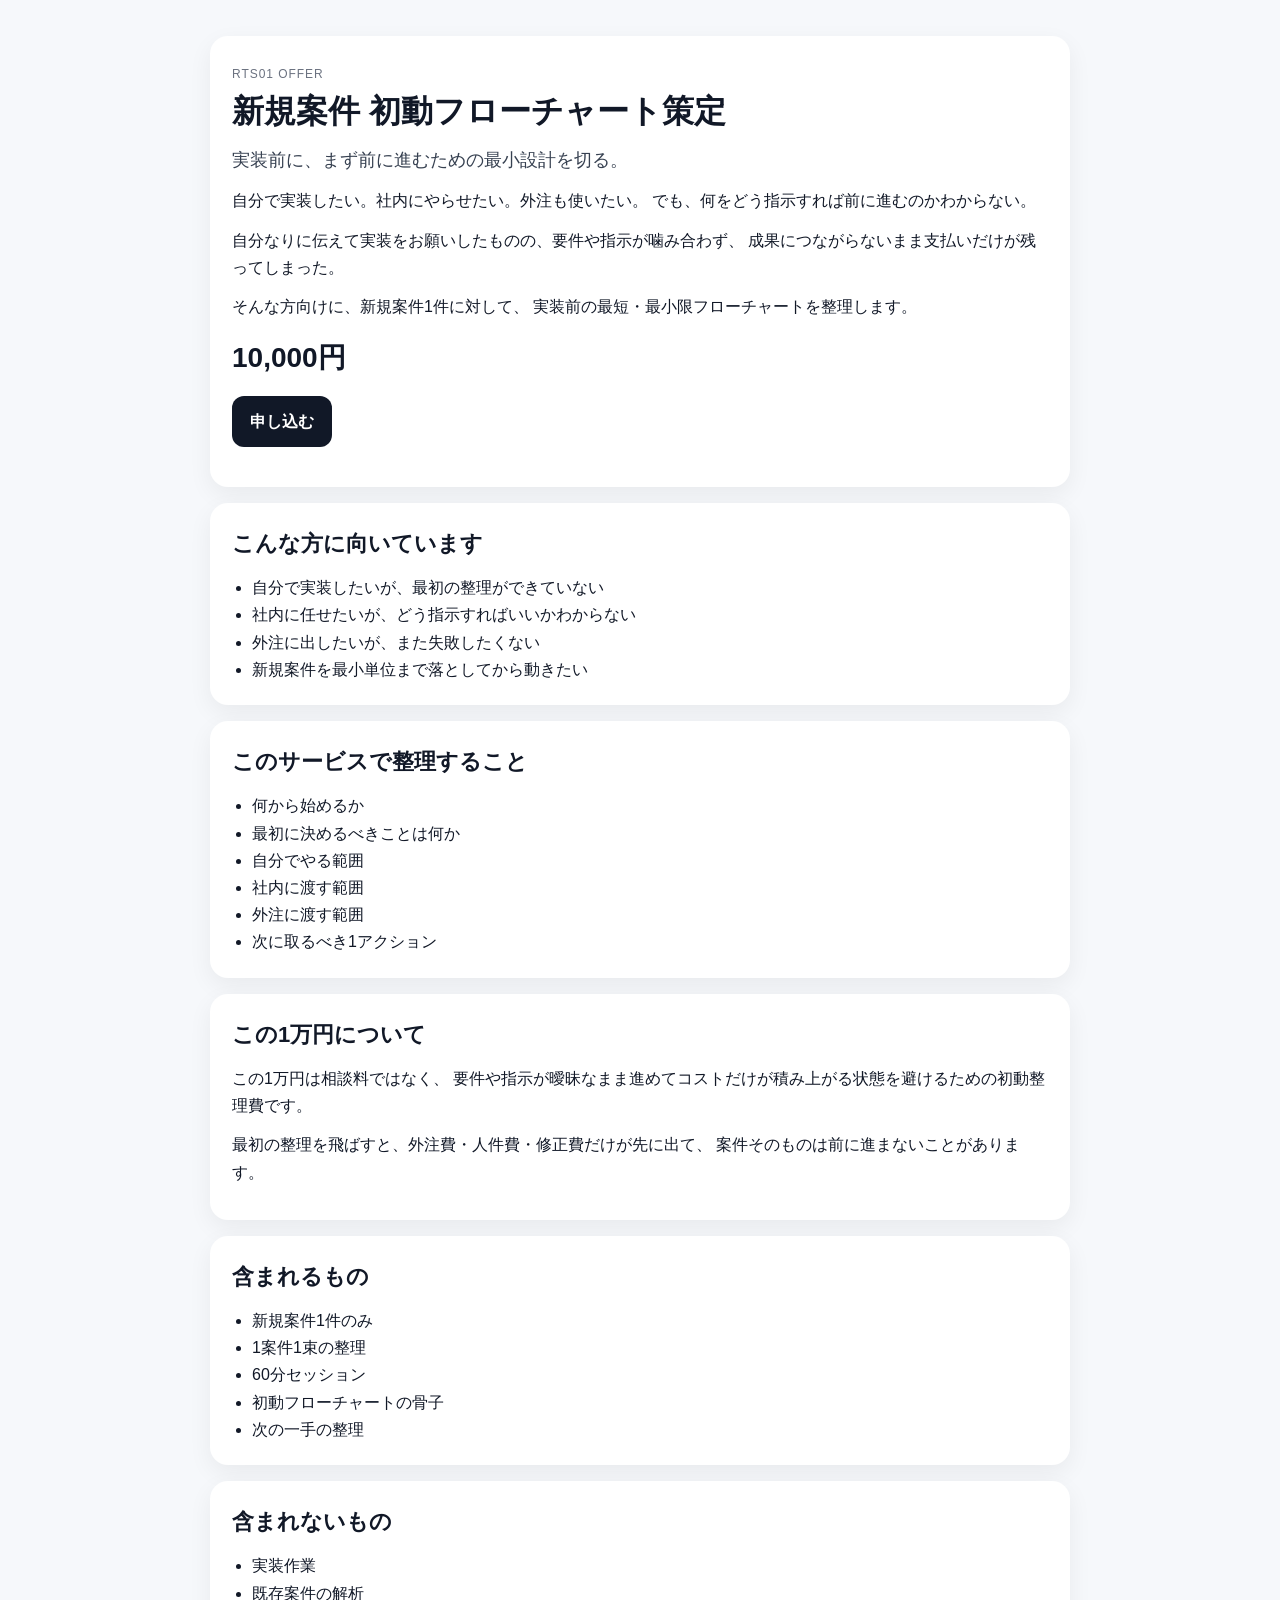
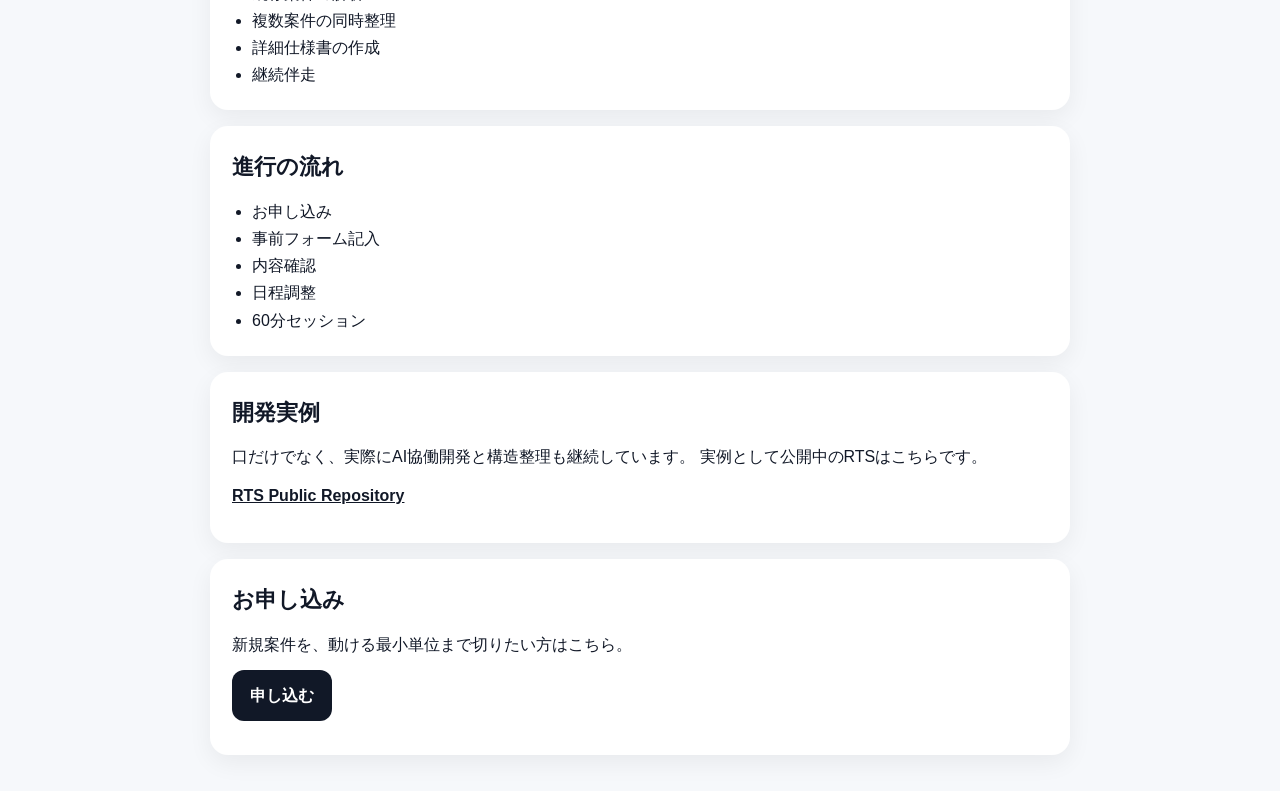
==== index.html @ a17a9466 "Create index.html" ====
<!doctype html>
<html lang="ja">
<head>
  <meta charset="utf-8">
  <meta name="viewport" content="width=device-width,initial-scale=1">
  <title>新規案件 初動フローチャート策定</title>
  <style>
    body{
      margin:0;
      font-family:-apple-system,BlinkMacSystemFont,"Segoe UI",sans-serif;
      background:#f6f8fb;
      color:#111827;
      line-height:1.7;
    }
    .wrap{
      max-width:860px;
      margin:0 auto;
      padding:20px;
    }
    .card{
      background:#fff;
      border-radius:18px;
      padding:22px;
      margin:16px 0;
      box-shadow:0 8px 24px rgba(0,0,0,.06);
    }
    .hero{
      padding:28px 22px;
    }
    .eyebrow{
      font-size:12px;
      letter-spacing:.08em;
      text-transform:uppercase;
      color:#6b7280;
      margin:0 0 8px;
    }
    h1{
      font-size:32px;
      line-height:1.2;
      margin:8px 0 14px;
    }
    h2{
      font-size:22px;
      margin:0 0 12px;
    }
    .lead{
      font-size:18px;
      color:#374151;
    }
    .price{
      font-size:28px;
      font-weight:700;
      margin:14px 0;
    }
    .btn{
      display:inline-block;
      background:#111827;
      color:#fff;
      text-decoration:none;
      padding:12px 18px;
      border-radius:12px;
      font-weight:600;
    }
    .textlink{
      color:#111827;
      font-weight:600;
    }
    ul{
      padding-left:20px;
      margin:0;
    }
    p{
      margin:0 0 12px;
    }
  </style>
</head>
<body>
  <main class="wrap">
    <section class="card hero">
      <p class="eyebrow">RTS01 Offer</p>
      <h1>新規案件 初動フローチャート策定</h1>
      <p class="lead">実装前に、まず前に進むための最小設計を切る。</p>
      <p>
        自分で実装したい。社内にやらせたい。外注も使いたい。
        でも、何をどう指示すれば前に進むのかわからない。
      </p>
      <p>
        自分なりに伝えて実装をお願いしたものの、要件や指示が噛み合わず、
        成果につながらないまま支払いだけが残ってしまった。
      </p>
      <p>
        そんな方向けに、新規案件1件に対して、
        実装前の最短・最小限フローチャートを整理します。
      </p>
      <p class="price">10,000円</p>
      <p>
        <a class="btn" href="https://buy.stripe.com/fZufZjc9WaTz51Y2ZB3Nm03">申し込む</a>
      </p>
    </section>

    <section class="card">
      <h2>こんな方に向いています</h2>
      <ul>
        <li>自分で実装したいが、最初の整理ができていない</li>
        <li>社内に任せたいが、どう指示すればいいかわからない</li>
        <li>外注に出したいが、また失敗したくない</li>
        <li>新規案件を最小単位まで落としてから動きたい</li>
      </ul>
    </section>

    <section class="card">
      <h2>このサービスで整理すること</h2>
      <ul>
        <li>何から始めるか</li>
        <li>最初に決めるべきことは何か</li>
        <li>自分でやる範囲</li>
        <li>社内に渡す範囲</li>
        <li>外注に渡す範囲</li>
        <li>次に取るべき1アクション</li>
      </ul>
    </section>

    <section class="card">
      <h2>この1万円について</h2>
      <p>
        この1万円は相談料ではなく、
        要件や指示が曖昧なまま進めてコストだけが積み上がる状態を避けるための初動整理費です。
      </p>
      <p>
        最初の整理を飛ばすと、外注費・人件費・修正費だけが先に出て、
        案件そのものは前に進まないことがあります。
      </p>
    </section>

    <section class="card">
      <h2>含まれるもの</h2>
      <ul>
        <li>新規案件1件のみ</li>
        <li>1案件1束の整理</li>
        <li>60分セッション</li>
        <li>初動フローチャートの骨子</li>
        <li>次の一手の整理</li>
      </ul>
    </section>

    <section class="card">
      <h2>含まれないもの</h2>
      <ul>
        <li>実装作業</li>
        <li>既存案件の解析</li>
        <li>複数案件の同時整理</li>
        <li>詳細仕様書の作成</li>
        <li>継続伴走</li>
      </ul>
    </section>

    <section class="card">
      <h2>進行の流れ</h2>
      <ul>
        <li>お申し込み</li>
        <li>事前フォーム記入</li>
        <li>内容確認</li>
        <li>日程調整</li>
        <li>60分セッション</li>
      </ul>
    </section>

    <section class="card">
      <h2>開発実例</h2>
      <p>
        口だけでなく、実際にAI協働開発と構造整理も継続しています。
        実例として公開中のRTSはこちらです。
      </p>
      <p><a class="textlink" href="https://github.com/nobutakayamauchi/RTS">RTS Public Repository</a></p>
    </section>

    <section class="card">
      <h2>お申し込み</h2>
      <p>新規案件を、動ける最小単位まで切りたい方はこちら。</p>
      <p><a class="btn" href="https://buy.stripe.com/fZufZjc9WaTz51Y2ZB3Nm03">申し込む</a></p>
    </section>
  </main>
</body>
</html>
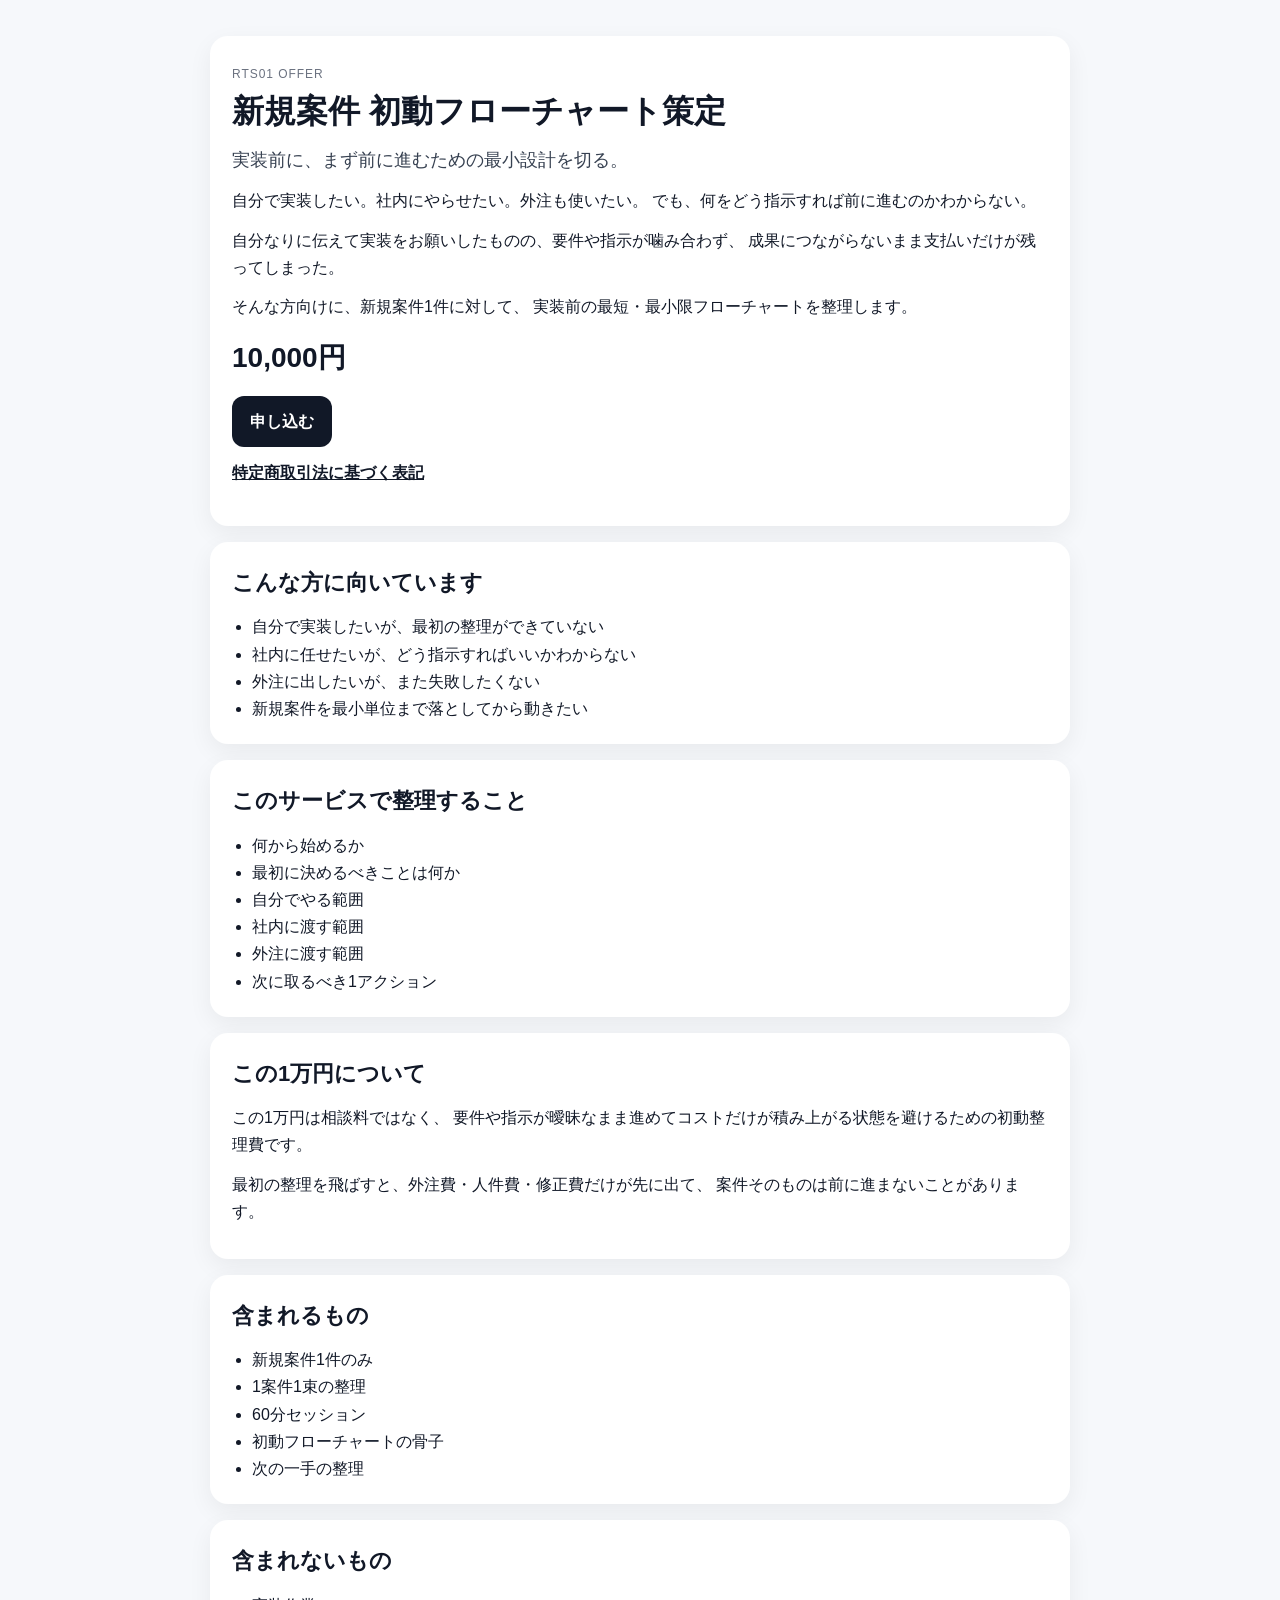
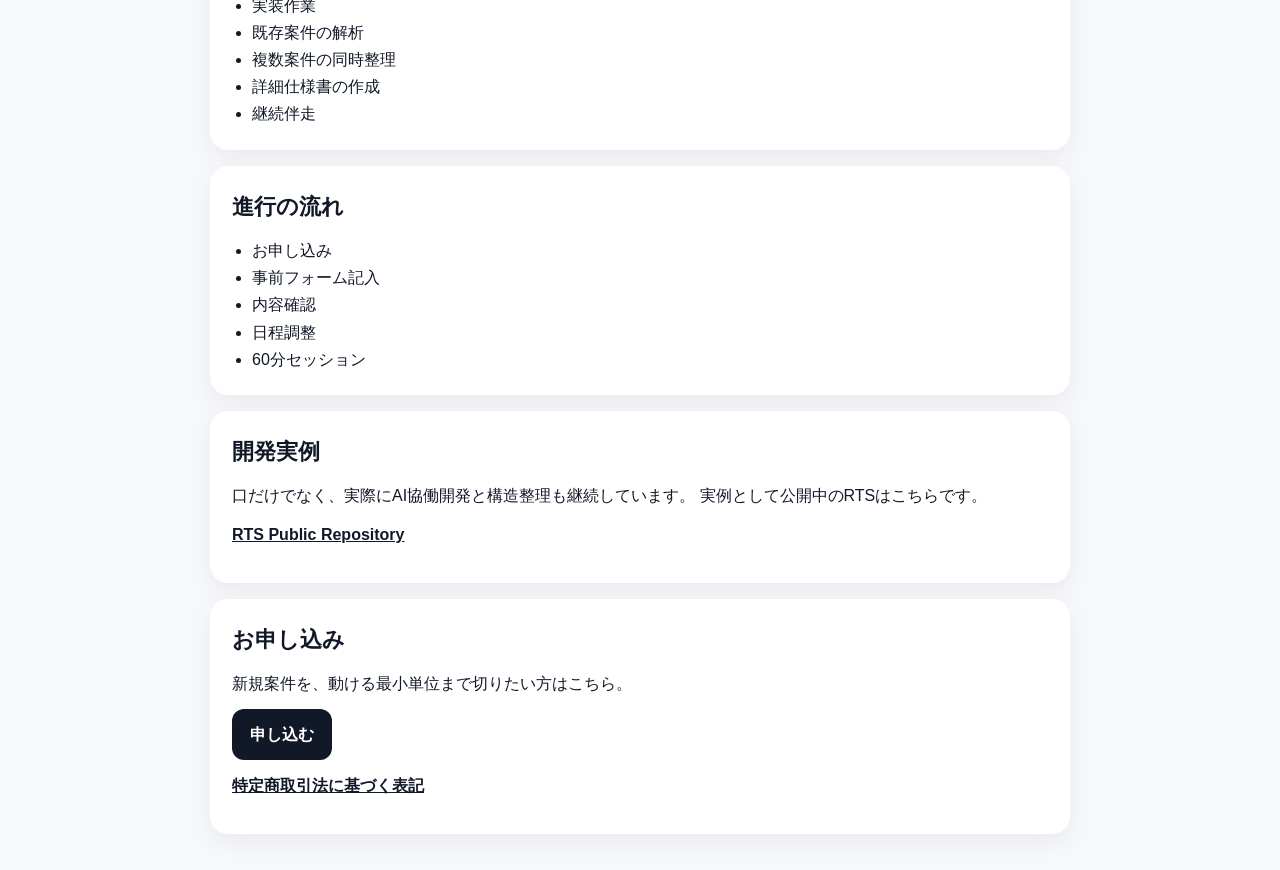
==== commit aa26b51f: "Rewrite offer page and add legal links" ====
--- a/index.html
+++ b/index.html
@@ -96,6 +96,7 @@
       <p>
         <a class="btn" href="https://buy.stripe.com/fZufZjc9WaTz51Y2ZB3Nm03">申し込む</a>
       </p>
+      <p><a class="textlink" href="../legal/tokushoho.html">特定商取引法に基づく表記</a></p>
     </section>
 
     <section class="card">
@@ -178,6 +179,7 @@
       <h2>お申し込み</h2>
       <p>新規案件を、動ける最小単位まで切りたい方はこちら。</p>
       <p><a class="btn" href="https://buy.stripe.com/fZufZjc9WaTz51Y2ZB3Nm03">申し込む</a></p>
+      <p><a class="textlink" href="../legal/tokushoho.html">特定商取引法に基づく表記</a></p>
     </section>
   </main>
 </body>
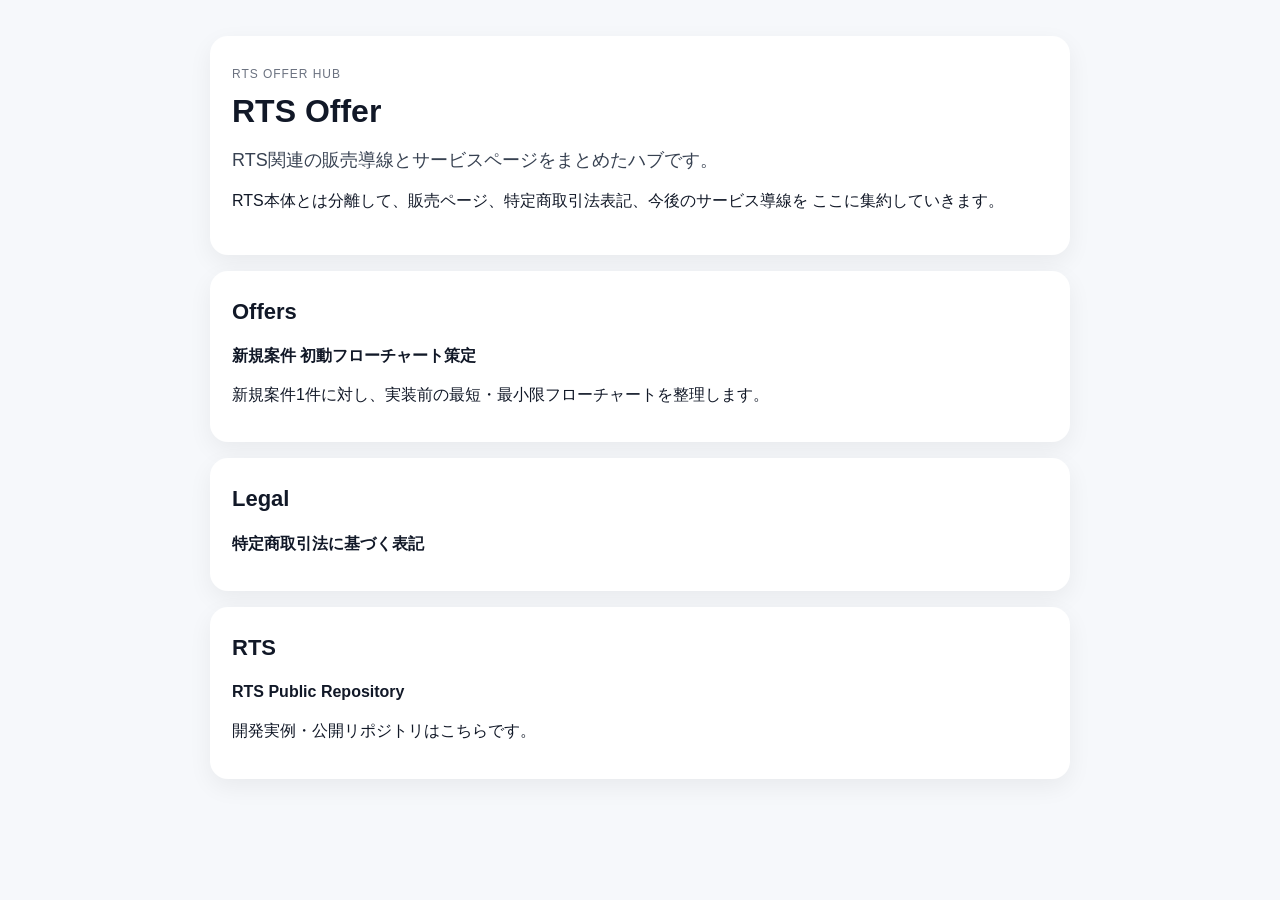
==== commit 4659e242: "Replace top page with fixed absolute links" ====
--- a/index.html
+++ b/index.html
@@ -3,7 +3,7 @@
 <head>
   <meta charset="utf-8">
   <meta name="viewport" content="width=device-width,initial-scale=1">
-  <title>新規案件 初動フローチャート策定</title>
+  <title>RTS Offer</title>
   <style>
     body{
       margin:0;
@@ -47,27 +47,10 @@
       font-size:18px;
       color:#374151;
     }
-    .price{
-      font-size:28px;
-      font-weight:700;
-      margin:14px 0;
-    }
-    .btn{
-      display:inline-block;
-      background:#111827;
-      color:#fff;
-      text-decoration:none;
-      padding:12px 18px;
-      border-radius:12px;
-      font-weight:600;
-    }
     .textlink{
       color:#111827;
       font-weight:600;
-    }
-    ul{
-      padding-left:20px;
-      margin:0;
+      text-decoration:none;
     }
     p{
       margin:0 0 12px;
@@ -77,109 +60,42 @@
 <body>
   <main class="wrap">
     <section class="card hero">
-      <p class="eyebrow">RTS01 Offer</p>
-      <h1>新規案件 初動フローチャート策定</h1>
-      <p class="lead">実装前に、まず前に進むための最小設計を切る。</p>
+      <p class="eyebrow">RTS Offer Hub</p>
+      <h1>RTS Offer</h1>
+      <p class="lead">RTS関連の販売導線とサービスページをまとめたハブです。</p>
       <p>
-        自分で実装したい。社内にやらせたい。外注も使いたい。
-        でも、何をどう指示すれば前に進むのかわからない。
-      </p>
-      <p>
-        自分なりに伝えて実装をお願いしたものの、要件や指示が噛み合わず、
-        成果につながらないまま支払いだけが残ってしまった。
-      </p>
-      <p>
-        そんな方向けに、新規案件1件に対して、
-        実装前の最短・最小限フローチャートを整理します。
-      </p>
-      <p class="price">10,000円</p>
-      <p>
-        <a class="btn" href="https://buy.stripe.com/fZufZjc9WaTz51Y2ZB3Nm03">申し込む</a>
-      </p>
-      <p><a class="textlink" href="../legal/tokushoho.html">特定商取引法に基づく表記</a></p>
-    </section>
-
-    <section class="card">
-      <h2>こんな方に向いています</h2>
-      <ul>
-        <li>自分で実装したいが、最初の整理ができていない</li>
-        <li>社内に任せたいが、どう指示すればいいかわからない</li>
-        <li>外注に出したいが、また失敗したくない</li>
-        <li>新規案件を最小単位まで落としてから動きたい</li>
-      </ul>
-    </section>
-
-    <section class="card">
-      <h2>このサービスで整理すること</h2>
-      <ul>
-        <li>何から始めるか</li>
-        <li>最初に決めるべきことは何か</li>
-        <li>自分でやる範囲</li>
-        <li>社内に渡す範囲</li>
-        <li>外注に渡す範囲</li>
-        <li>次に取るべき1アクション</li>
-      </ul>
-    </section>
-
-    <section class="card">
-      <h2>この1万円について</h2>
-      <p>
-        この1万円は相談料ではなく、
-        要件や指示が曖昧なまま進めてコストだけが積み上がる状態を避けるための初動整理費です。
-      </p>
-      <p>
-        最初の整理を飛ばすと、外注費・人件費・修正費だけが先に出て、
-        案件そのものは前に進まないことがあります。
+        RTS本体とは分離して、販売ページ、特定商取引法表記、今後のサービス導線を
+        ここに集約していきます。
       </p>
     </section>
 
     <section class="card">
-      <h2>含まれるもの</h2>
-      <ul>
-        <li>新規案件1件のみ</li>
-        <li>1案件1束の整理</li>
-        <li>60分セッション</li>
-        <li>初動フローチャートの骨子</li>
-        <li>次の一手の整理</li>
-      </ul>
+      <h2>Offers</h2>
+      <p>
+        <a class="textlink" href="https://nobutakayamauchi.github.io/rts01-offer/offer/initial-flow.html">
+          新規案件 初動フローチャート策定
+        </a>
+      </p>
+      <p>新規案件1件に対し、実装前の最短・最小限フローチャートを整理します。</p>
     </section>
 
     <section class="card">
-      <h2>含まれないもの</h2>
-      <ul>
-        <li>実装作業</li>
-        <li>既存案件の解析</li>
-        <li>複数案件の同時整理</li>
-        <li>詳細仕様書の作成</li>
-        <li>継続伴走</li>
-      </ul>
+      <h2>Legal</h2>
+      <p>
+        <a class="textlink" href="https://nobutakayamauchi.github.io/rts01-offer/legal/tokushoho.html">
+          特定商取引法に基づく表記
+        </a>
+      </p>
     </section>
 
     <section class="card">
-      <h2>進行の流れ</h2>
-      <ul>
-        <li>お申し込み</li>
-        <li>事前フォーム記入</li>
-        <li>内容確認</li>
-        <li>日程調整</li>
-        <li>60分セッション</li>
-      </ul>
-    </section>
-
-    <section class="card">
-      <h2>開発実例</h2>
+      <h2>RTS</h2>
       <p>
-        口だけでなく、実際にAI協働開発と構造整理も継続しています。
-        実例として公開中のRTSはこちらです。
+        <a class="textlink" href="https://github.com/nobutakayamauchi/RTS">
+          RTS Public Repository
+        </a>
       </p>
-      <p><a class="textlink" href="https://github.com/nobutakayamauchi/RTS">RTS Public Repository</a></p>
-    </section>
-
-    <section class="card">
-      <h2>お申し込み</h2>
-      <p>新規案件を、動ける最小単位まで切りたい方はこちら。</p>
-      <p><a class="btn" href="https://buy.stripe.com/fZufZjc9WaTz51Y2ZB3Nm03">申し込む</a></p>
-      <p><a class="textlink" href="../legal/tokushoho.html">特定商取引法に基づく表記</a></p>
+      <p>開発実例・公開リポジトリはこちらです。</p>
     </section>
   </main>
 </body>
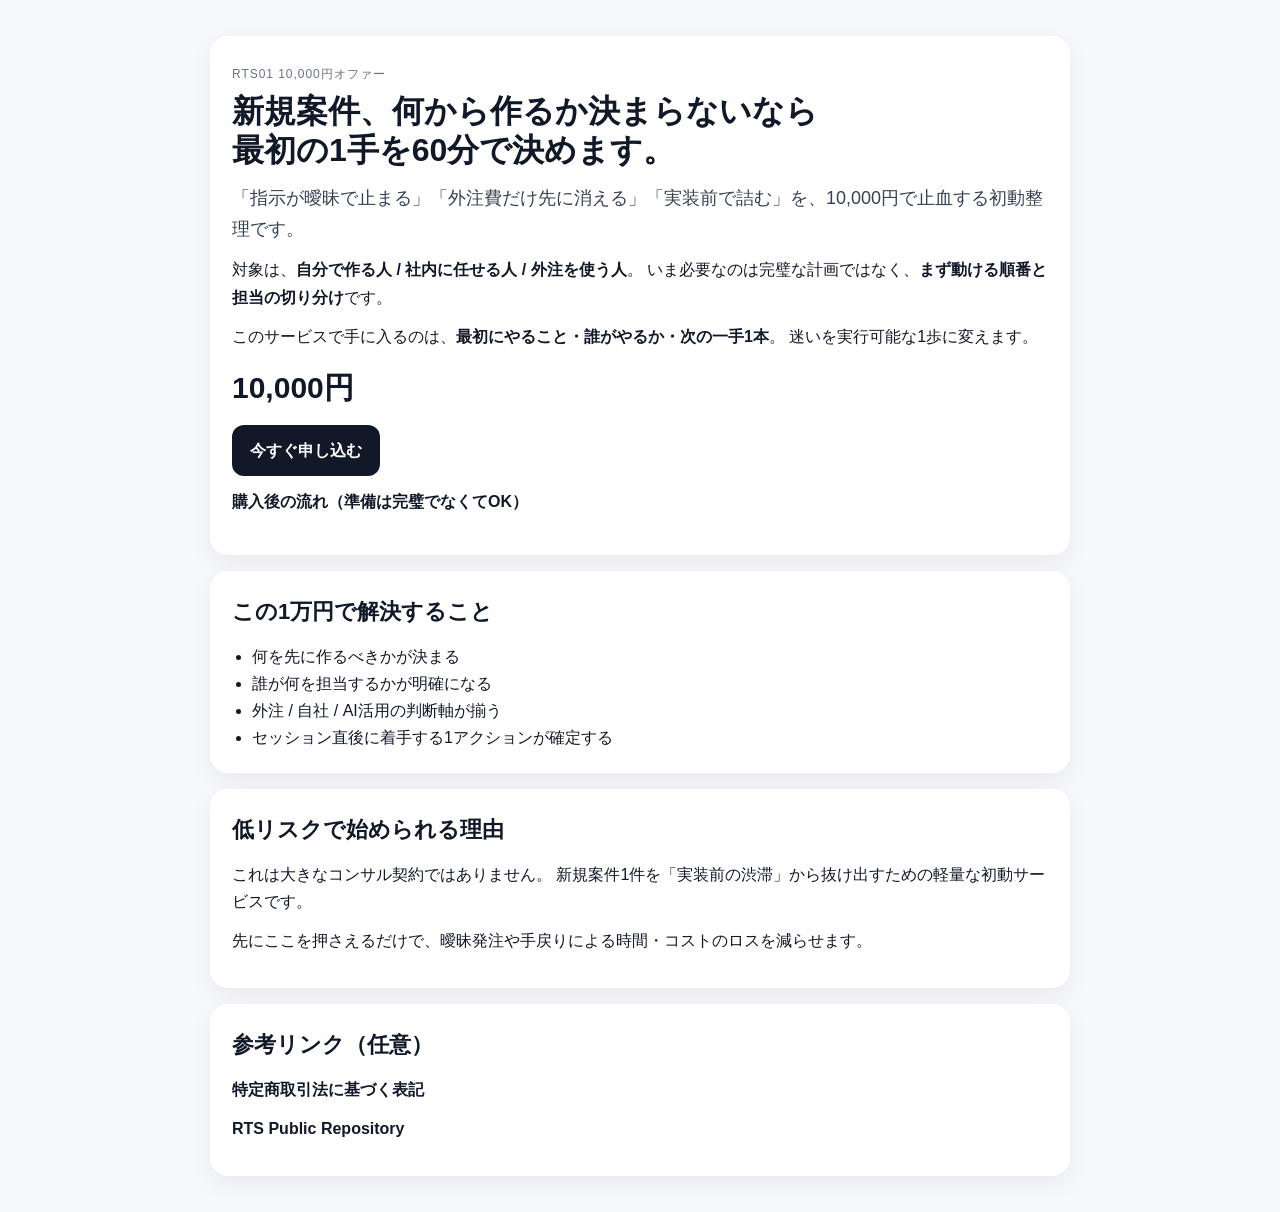
==== commit ad253eee: "Sharpen offer copy for stronger conversion intent" ====
--- a/index.html
+++ b/index.html
@@ -3,7 +3,7 @@
 <head>
   <meta charset="utf-8">
   <meta name="viewport" content="width=device-width,initial-scale=1">
-  <title>RTS Offer</title>
+  <title>新規案件 初動フローチャート策定 | RTS Offer</title>
   <style>
     body{
       margin:0;
@@ -47,10 +47,28 @@
       font-size:18px;
       color:#374151;
     }
+    .price{
+      font-size:30px;
+      font-weight:700;
+      margin:10px 0 12px;
+    }
+    .btn{
+      display:inline-block;
+      background:#111827;
+      color:#fff;
+      text-decoration:none;
+      padding:12px 18px;
+      border-radius:12px;
+      font-weight:600;
+    }
     .textlink{
       color:#111827;
       font-weight:600;
       text-decoration:none;
+    }
+    ul{
+      padding-left:20px;
+      margin:0;
     }
     p{
       margin:0 0 12px;
@@ -60,42 +78,47 @@
 <body>
   <main class="wrap">
     <section class="card hero">
-      <p class="eyebrow">RTS Offer Hub</p>
-      <h1>RTS Offer</h1>
-      <p class="lead">RTS関連の販売導線とサービスページをまとめたハブです。</p>
+      <p class="eyebrow">RTS01 10,000円オファー</p>
+      <h1>新規案件、何から作るか決まらないなら<br>最初の1手を60分で決めます。</h1>
+      <p class="lead">「指示が曖昧で止まる」「外注費だけ先に消える」「実装前で詰む」を、10,000円で止血する初動整理です。</p>
       <p>
-        RTS本体とは分離して、販売ページ、特定商取引法表記、今後のサービス導線を
-        ここに集約していきます。
+        対象は、<strong>自分で作る人 / 社内に任せる人 / 外注を使う人</strong>。
+        いま必要なのは完璧な計画ではなく、<strong>まず動ける順番と担当の切り分け</strong>です。
+      </p>
+      <p>
+        このサービスで手に入るのは、<strong>最初にやること・誰がやるか・次の一手1本</strong>。
+        迷いを実行可能な1歩に変えます。
+      </p>
+      <p class="price">10,000円</p>
+      <p><a class="btn" href="https://buy.stripe.com/fZufZjc9WaTz51Y2ZB3Nm03">今すぐ申し込む</a></p>
+      <p><a class="textlink" href="https://nobutakayamauchi.github.io/rts01-offer/guide/intake.html">購入後の流れ（準備は完璧でなくてOK）</a></p>
+    </section>
+
+    <section class="card">
+      <h2>この1万円で解決すること</h2>
+      <ul>
+        <li>何を先に作るべきかが決まる</li>
+        <li>誰が何を担当するかが明確になる</li>
+        <li>外注 / 自社 / AI活用の判断軸が揃う</li>
+        <li>セッション直後に着手する1アクションが確定する</li>
+      </ul>
+    </section>
+
+    <section class="card">
+      <h2>低リスクで始められる理由</h2>
+      <p>
+        これは大きなコンサル契約ではありません。
+        新規案件1件を「実装前の渋滞」から抜け出すための軽量な初動サービスです。
+      </p>
+      <p>
+        先にここを押さえるだけで、曖昧発注や手戻りによる時間・コストのロスを減らせます。
       </p>
     </section>
 
     <section class="card">
-      <h2>Offers</h2>
-      <p>
-        <a class="textlink" href="https://nobutakayamauchi.github.io/rts01-offer/offer/initial-flow.html">
-          新規案件 初動フローチャート策定
-        </a>
-      </p>
-      <p>新規案件1件に対し、実装前の最短・最小限フローチャートを整理します。</p>
-    </section>
-
-    <section class="card">
-      <h2>Legal</h2>
-      <p>
-        <a class="textlink" href="https://nobutakayamauchi.github.io/rts01-offer/legal/tokushoho.html">
-          特定商取引法に基づく表記
-        </a>
-      </p>
-    </section>
-
-    <section class="card">
-      <h2>RTS</h2>
-      <p>
-        <a class="textlink" href="https://github.com/nobutakayamauchi/RTS">
-          RTS Public Repository
-        </a>
-      </p>
-      <p>開発実例・公開リポジトリはこちらです。</p>
+      <h2>参考リンク（任意）</h2>
+      <p><a class="textlink" href="https://nobutakayamauchi.github.io/rts01-offer/legal/tokushoho.html">特定商取引法に基づく表記</a></p>
+      <p><a class="textlink" href="https://github.com/nobutakayamauchi/RTS">RTS Public Repository</a></p>
     </section>
   </main>
 </body>
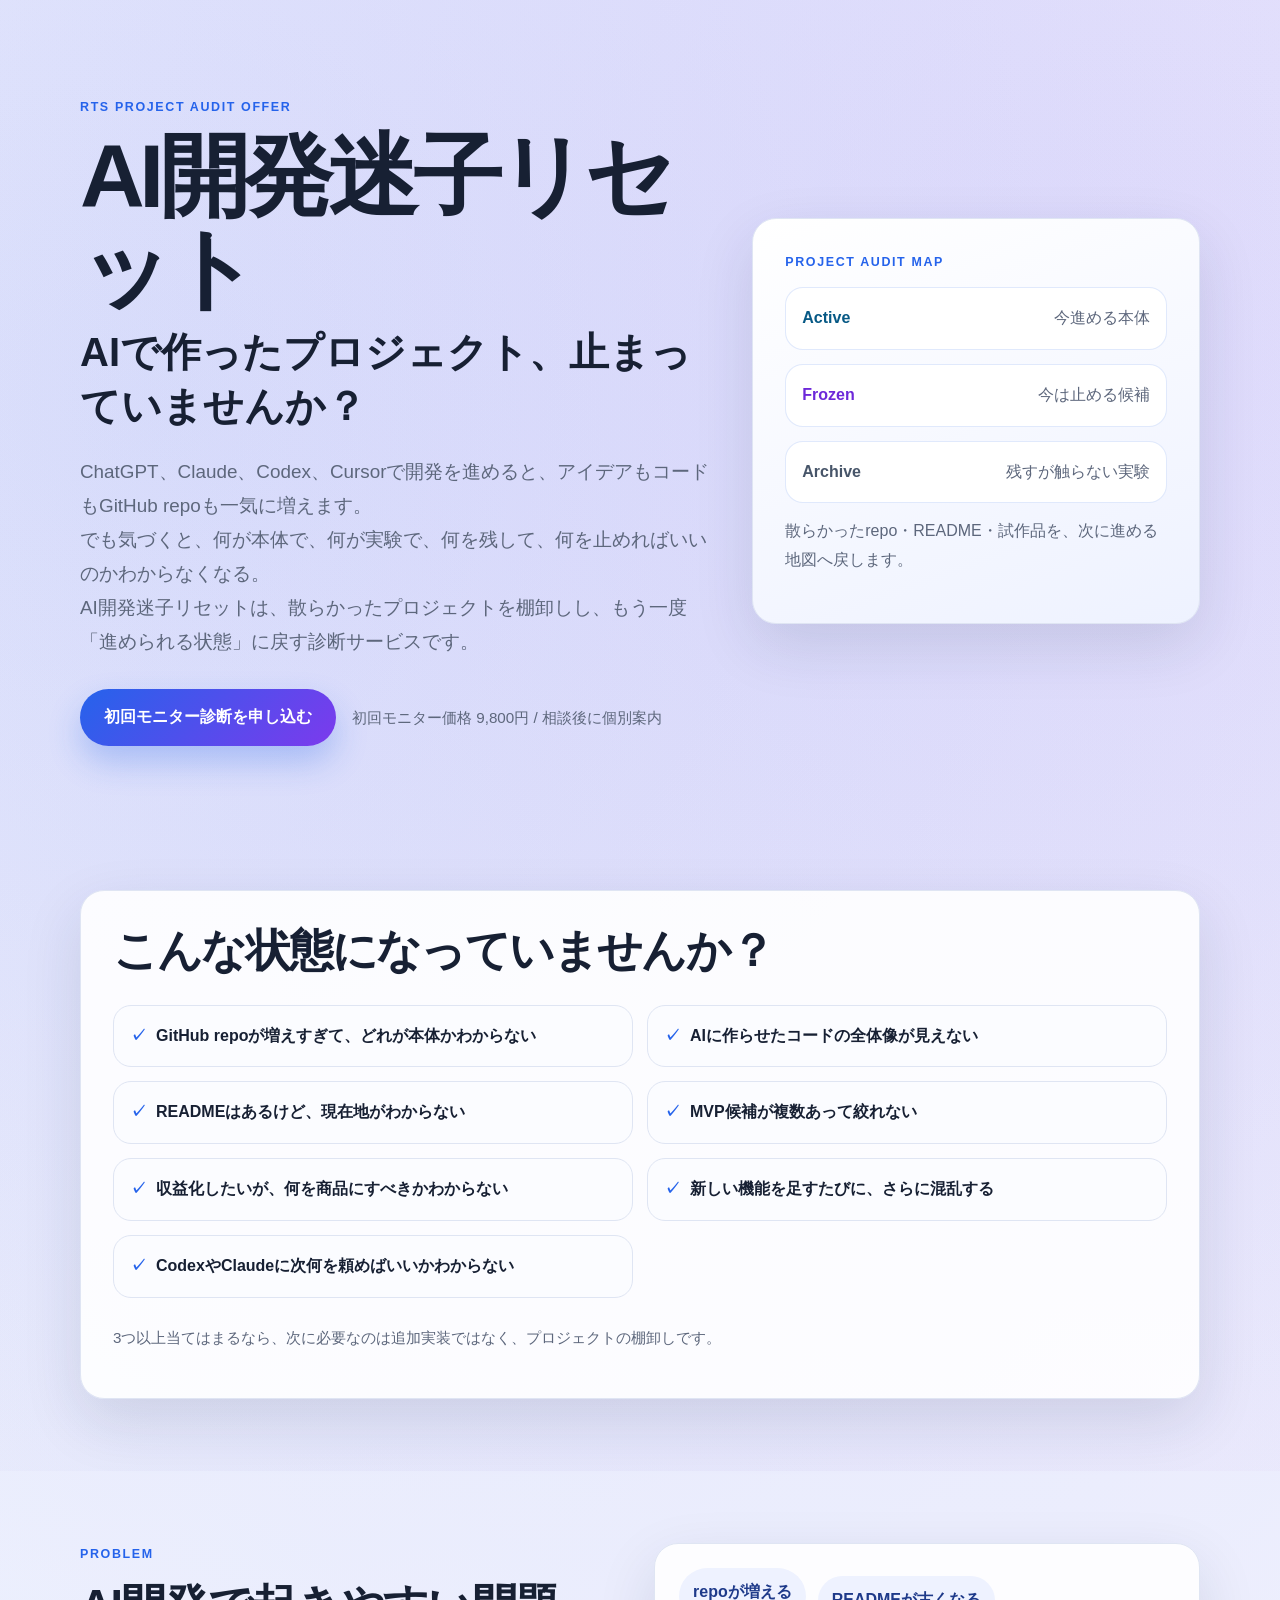
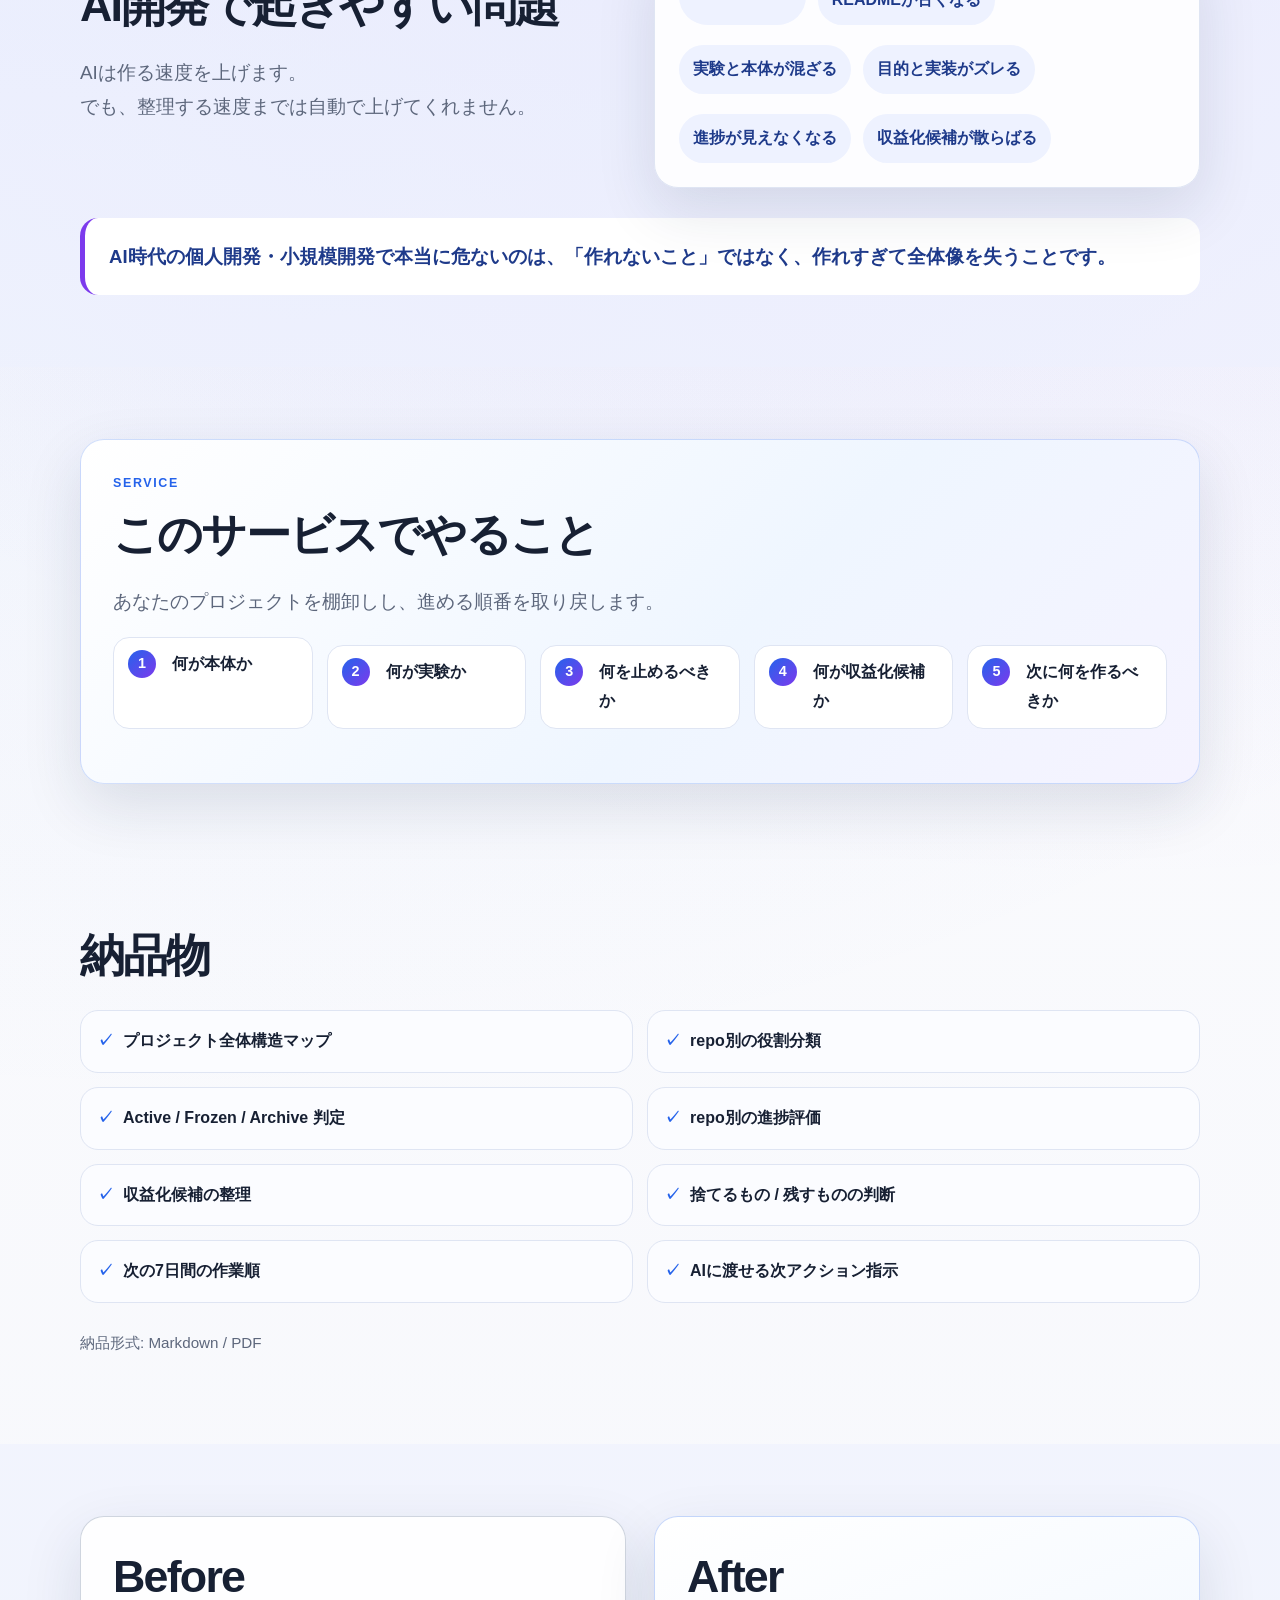
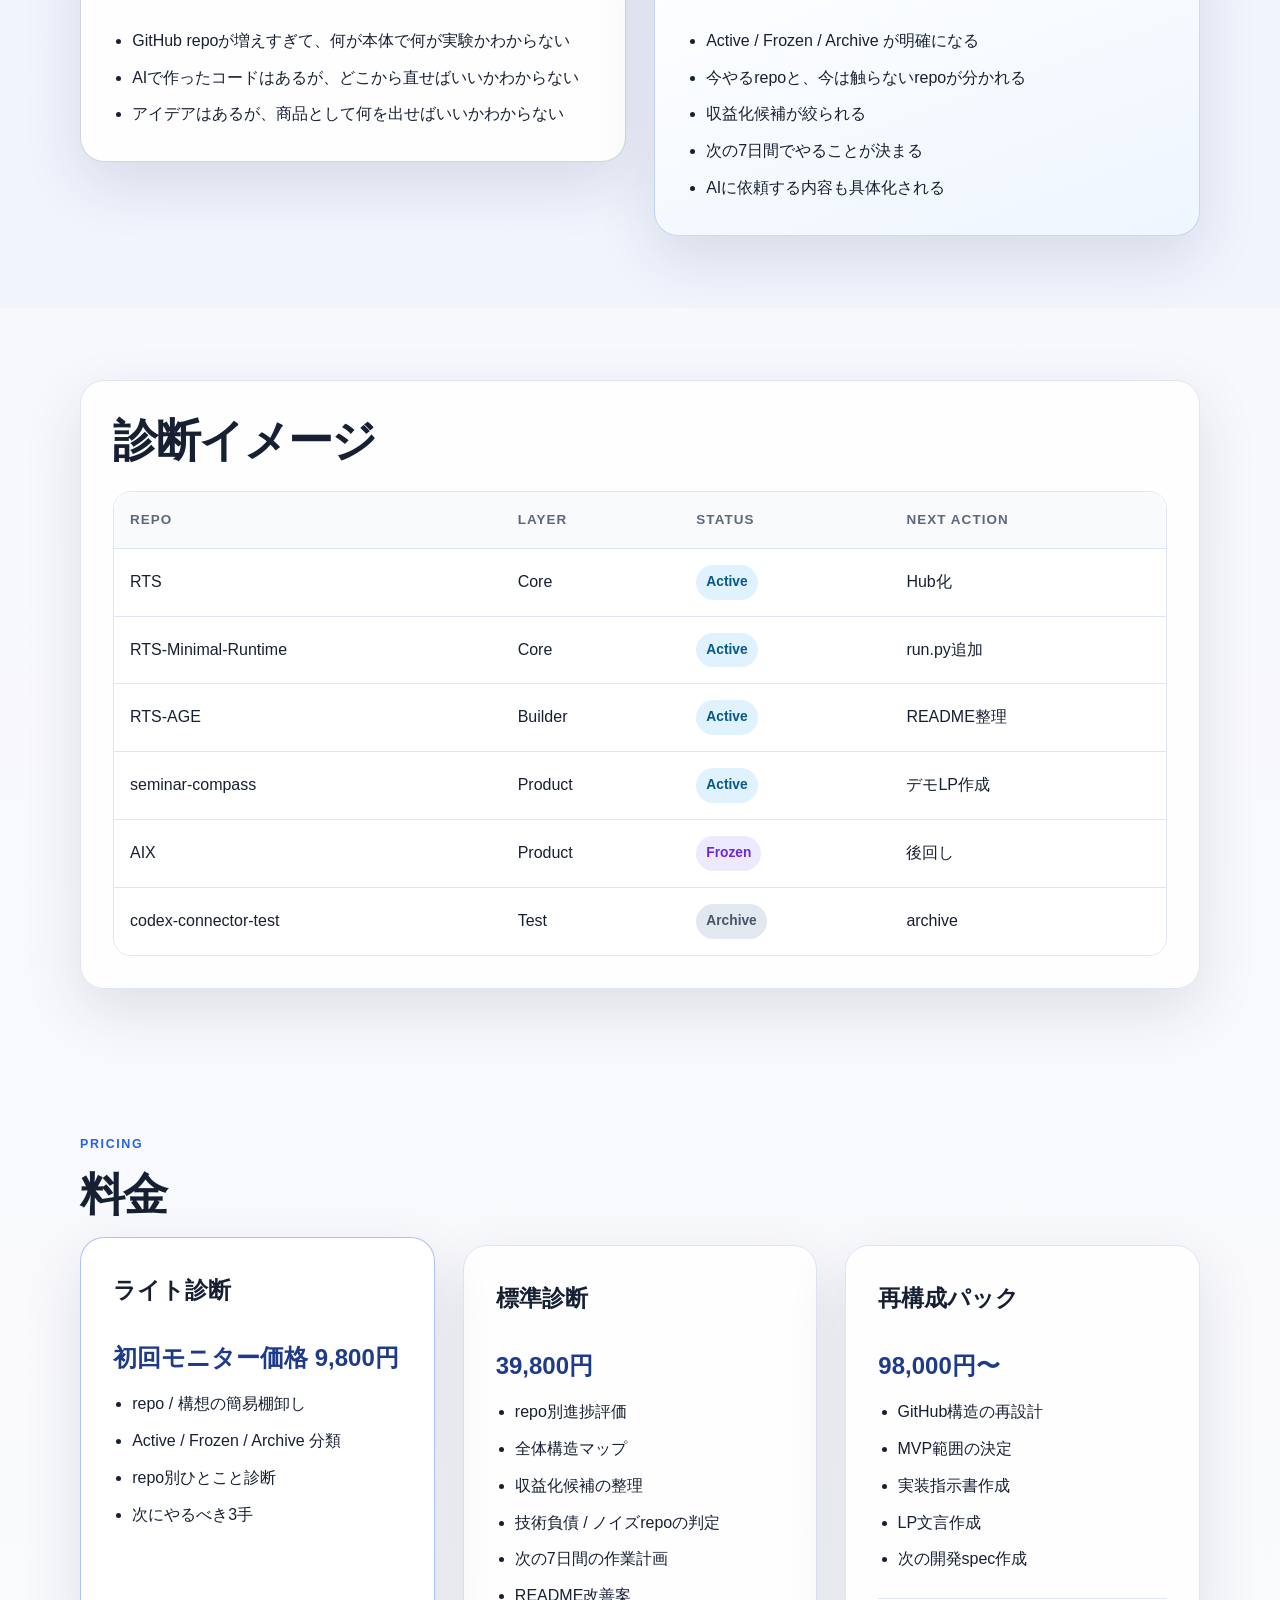
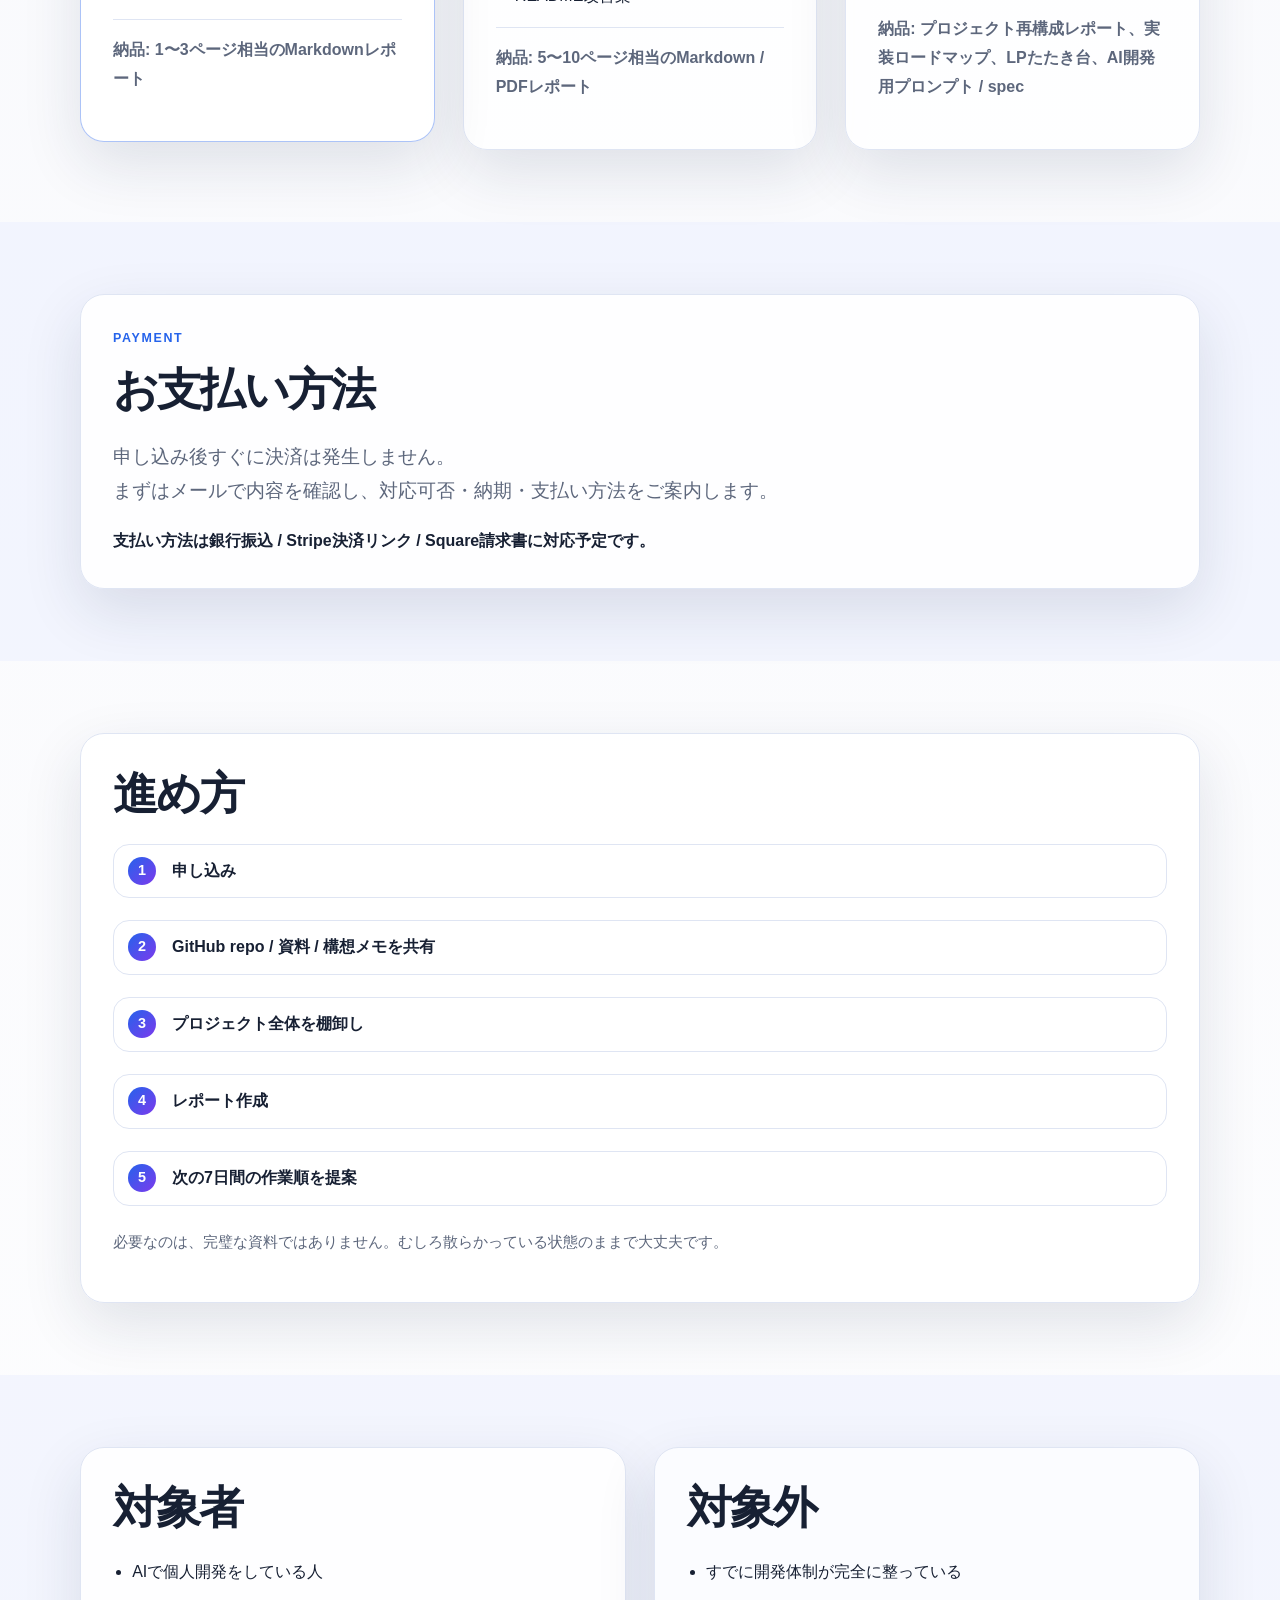
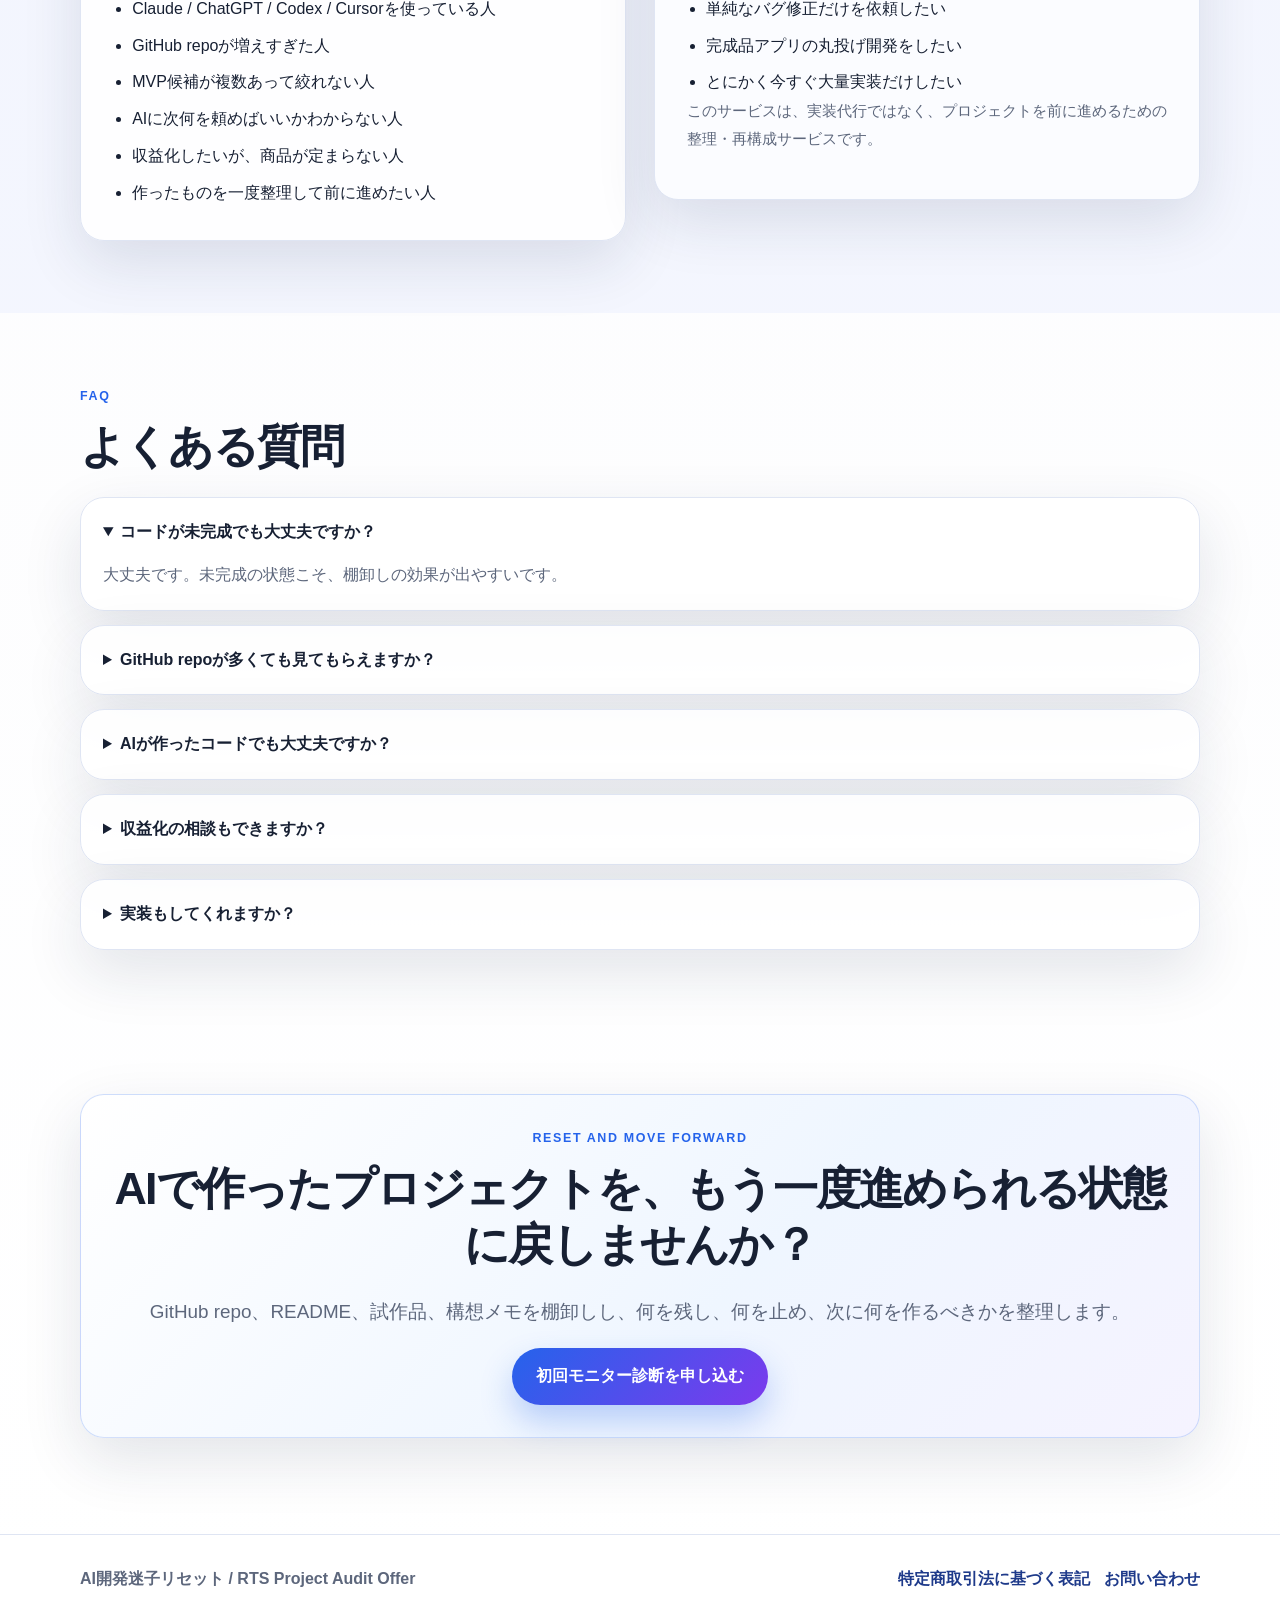
==== commit 7c5ea0f2: "Replace offer page with AI development reset LP" ====
--- a/index.html
+++ b/index.html
@@ -2,124 +2,299 @@
 <html lang="ja">
 <head>
   <meta charset="utf-8">
-  <meta name="viewport" content="width=device-width,initial-scale=1">
-  <title>新規案件 初動フローチャート策定 | RTS Offer</title>
-  <style>
-    body{
-      margin:0;
-      font-family:-apple-system,BlinkMacSystemFont,"Segoe UI",sans-serif;
-      background:#f6f8fb;
-      color:#111827;
-      line-height:1.7;
-    }
-    .wrap{
-      max-width:860px;
-      margin:0 auto;
-      padding:20px;
-    }
-    .card{
-      background:#fff;
-      border-radius:18px;
-      padding:22px;
-      margin:16px 0;
-      box-shadow:0 8px 24px rgba(0,0,0,.06);
-    }
-    .hero{
-      padding:28px 22px;
-    }
-    .eyebrow{
-      font-size:12px;
-      letter-spacing:.08em;
-      text-transform:uppercase;
-      color:#6b7280;
-      margin:0 0 8px;
-    }
-    h1{
-      font-size:32px;
-      line-height:1.2;
-      margin:8px 0 14px;
-    }
-    h2{
-      font-size:22px;
-      margin:0 0 12px;
-    }
-    .lead{
-      font-size:18px;
-      color:#374151;
-    }
-    .price{
-      font-size:30px;
-      font-weight:700;
-      margin:10px 0 12px;
-    }
-    .btn{
-      display:inline-block;
-      background:#111827;
-      color:#fff;
-      text-decoration:none;
-      padding:12px 18px;
-      border-radius:12px;
-      font-weight:600;
-    }
-    .textlink{
-      color:#111827;
-      font-weight:600;
-      text-decoration:none;
-    }
-    ul{
-      padding-left:20px;
-      margin:0;
-    }
-    p{
-      margin:0 0 12px;
-    }
-  </style>
+  <meta name="viewport" content="width=device-width, initial-scale=1">
+  <title>AI開発迷子リセット | 作り散らかったプロジェクトを進められる状態へ</title>
+  <meta name="description" content="ChatGPT、Claude、Codex、Cursorで作り散らかったGitHub repoや構想を棚卸しし、Active / Frozen / Archiveに分類して次の一手を整理する診断サービスです。">
+  <meta property="og:type" content="website">
+  <meta property="og:title" content="AI開発迷子リセット | 作り散らかったプロジェクトを進められる状態へ">
+  <meta property="og:description" content="ChatGPT、Claude、Codex、Cursorで作り散らかったGitHub repoや構想を棚卸しし、Active / Frozen / Archiveに分類して次の一手を整理する診断サービスです。">
+  <meta name="twitter:card" content="summary">
+  <meta name="twitter:title" content="AI開発迷子リセット | 作り散らかったプロジェクトを進められる状態へ">
+  <meta name="twitter:description" content="ChatGPT、Claude、Codex、Cursorで作り散らかったGitHub repoや構想を棚卸しし、Active / Frozen / Archiveに分類して次の一手を整理する診断サービスです。">
+  <link rel="stylesheet" href="assets/style.css">
 </head>
 <body>
-  <main class="wrap">
-    <section class="card hero">
-      <p class="eyebrow">RTS01 10,000円オファー</p>
-      <h1>新規案件、何から作るか決まらないなら<br>最初の1手を60分で決めます。</h1>
-      <p class="lead">「指示が曖昧で止まる」「外注費だけ先に消える」「実装前で詰む」を、10,000円で止血する初動整理です。</p>
-      <p>
-        対象は、<strong>自分で作る人 / 社内に任せる人 / 外注を使う人</strong>。
-        いま必要なのは完璧な計画ではなく、<strong>まず動ける順番と担当の切り分け</strong>です。
-      </p>
-      <p>
-        このサービスで手に入るのは、<strong>最初にやること・誰がやるか・次の一手1本</strong>。
-        迷いを実行可能な1歩に変えます。
-      </p>
-      <p class="price">10,000円</p>
-      <p><a class="btn" href="https://buy.stripe.com/fZufZjc9WaTz51Y2ZB3Nm03">今すぐ申し込む</a></p>
-      <p><a class="textlink" href="https://nobutakayamauchi.github.io/rts01-offer/guide/intake.html">購入後の流れ（準備は完璧でなくてOK）</a></p>
-    </section>
-
-    <section class="card">
-      <h2>この1万円で解決すること</h2>
-      <ul>
-        <li>何を先に作るべきかが決まる</li>
-        <li>誰が何を担当するかが明確になる</li>
-        <li>外注 / 自社 / AI活用の判断軸が揃う</li>
-        <li>セッション直後に着手する1アクションが確定する</li>
-      </ul>
-    </section>
-
-    <section class="card">
-      <h2>低リスクで始められる理由</h2>
-      <p>
-        これは大きなコンサル契約ではありません。
-        新規案件1件を「実装前の渋滞」から抜け出すための軽量な初動サービスです。
-      </p>
-      <p>
-        先にここを押さえるだけで、曖昧発注や手戻りによる時間・コストのロスを減らせます。
-      </p>
-    </section>
-
-    <section class="card">
-      <h2>参考リンク（任意）</h2>
-      <p><a class="textlink" href="https://nobutakayamauchi.github.io/rts01-offer/legal/tokushoho.html">特定商取引法に基づく表記</a></p>
-      <p><a class="textlink" href="https://github.com/nobutakayamauchi/RTS">RTS Public Repository</a></p>
+  <!-- CTA_LINK: 申し込み先を変更する場合は、以下の mailto を全CTAで同じ値にしてください。 -->
+  <main>
+    <section class="hero section" id="top">
+      <div class="container hero-grid">
+        <div class="hero-copy">
+          <p class="eyebrow">RTS Project Audit Offer</p>
+          <h1>AI開発迷子リセット</h1>
+          <p class="hero-title">AIで作ったプロジェクト、止まっていませんか？</p>
+          <p class="lead">ChatGPT、Claude、Codex、Cursorで開発を進めると、アイデアもコードもGitHub repoも一気に増えます。<br>でも気づくと、何が本体で、何が実験で、何を残して、何を止めればいいのかわからなくなる。<br>AI開発迷子リセットは、散らかったプロジェクトを棚卸しし、もう一度「進められる状態」に戻す診断サービスです。</p>
+          <div class="cta-row">
+            <a class="button" href="mailto:ultimaterisingson@proton.me?subject=AI開発迷子リセット相談">初回モニター診断を申し込む</a>
+            <span class="microcopy">初回モニター価格 9,800円 / 相談後に個別案内</span>
+          </div>
+        </div>
+        <div class="hero-panel" aria-label="棚卸し結果のイメージ">
+          <p class="panel-label">Project Audit Map</p>
+          <div class="status-card active"><strong>Active</strong><span>今進める本体</span></div>
+          <div class="status-card frozen"><strong>Frozen</strong><span>今は止める候補</span></div>
+          <div class="status-card archive"><strong>Archive</strong><span>残すが触らない実験</span></div>
+          <p class="panel-note">散らかったrepo・README・試作品を、次に進める地図へ戻します。</p>
+        </div>
+      </div>
+    </section>
+
+    <section class="section">
+      <div class="container card">
+        <h2>こんな状態になっていませんか？</h2>
+        <div class="check-grid">
+          <div>GitHub repoが増えすぎて、どれが本体かわからない</div>
+          <div>AIに作らせたコードの全体像が見えない</div>
+          <div>READMEはあるけど、現在地がわからない</div>
+          <div>MVP候補が複数あって絞れない</div>
+          <div>収益化したいが、何を商品にすべきかわからない</div>
+          <div>新しい機能を足すたびに、さらに混乱する</div>
+          <div>CodexやClaudeに次何を頼めばいいかわからない</div>
+        </div>
+        <p class="note">3つ以上当てはまるなら、次に必要なのは追加実装ではなく、プロジェクトの棚卸しです。</p>
+      </div>
+    </section>
+
+    <section class="section muted">
+      <div class="container two-column">
+        <div>
+          <p class="eyebrow">Problem</p>
+          <h2>AI開発で起きやすい問題</h2>
+          <p class="large">AIは作る速度を上げます。<br>でも、整理する速度までは自動で上げてくれません。</p>
+        </div>
+        <div class="card compact">
+          <ul class="pill-list">
+            <li>repoが増える</li>
+            <li>READMEが古くなる</li>
+            <li>実験と本体が混ざる</li>
+            <li>目的と実装がズレる</li>
+            <li>進捗が見えなくなる</li>
+            <li>収益化候補が散らばる</li>
+          </ul>
+        </div>
+      </div>
+      <div class="container">
+        <p class="highlight">AI時代の個人開発・小規模開発で本当に危ないのは、「作れないこと」ではなく、作れすぎて全体像を失うことです。</p>
+      </div>
+    </section>
+
+    <section class="section">
+      <div class="container card accent-card">
+        <p class="eyebrow">Service</p>
+        <h2>このサービスでやること</h2>
+        <p class="large">あなたのプロジェクトを棚卸しし、進める順番を取り戻します。</p>
+        <ol class="steps five-items">
+          <li>何が本体か</li>
+          <li>何が実験か</li>
+          <li>何を止めるべきか</li>
+          <li>何が収益化候補か</li>
+          <li>次に何を作るべきか</li>
+        </ol>
+      </div>
+    </section>
+
+    <section class="section">
+      <div class="container">
+        <h2>納品物</h2>
+        <div class="deliverables">
+          <div>プロジェクト全体構造マップ</div>
+          <div>repo別の役割分類</div>
+          <div>Active / Frozen / Archive 判定</div>
+          <div>repo別の進捗評価</div>
+          <div>収益化候補の整理</div>
+          <div>捨てるもの / 残すものの判断</div>
+          <div>次の7日間の作業順</div>
+          <div>AIに渡せる次アクション指示</div>
+        </div>
+        <p class="note">納品形式: Markdown / PDF</p>
+      </div>
+    </section>
+
+    <section class="section muted">
+      <div class="container split-cards">
+        <div class="card before">
+          <h2>Before</h2>
+          <ul>
+            <li>GitHub repoが増えすぎて、何が本体で何が実験かわからない</li>
+            <li>AIで作ったコードはあるが、どこから直せばいいかわからない</li>
+            <li>アイデアはあるが、商品として何を出せばいいかわからない</li>
+          </ul>
+        </div>
+        <div class="card after">
+          <h2>After</h2>
+          <ul>
+            <li>Active / Frozen / Archive が明確になる</li>
+            <li>今やるrepoと、今は触らないrepoが分かれる</li>
+            <li>収益化候補が絞られる</li>
+            <li>次の7日間でやることが決まる</li>
+            <li>AIに依頼する内容も具体化される</li>
+          </ul>
+        </div>
+      </div>
+    </section>
+
+    <section class="section">
+      <div class="container card">
+        <h2>診断イメージ</h2>
+        <div class="table-wrap">
+          <table>
+            <thead>
+              <tr><th>Repo</th><th>Layer</th><th>Status</th><th>Next Action</th></tr>
+            </thead>
+            <tbody>
+              <tr><td>RTS</td><td>Core</td><td><span class="status active">Active</span></td><td>Hub化</td></tr>
+              <tr><td>RTS-Minimal-Runtime</td><td>Core</td><td><span class="status active">Active</span></td><td>run.py追加</td></tr>
+              <tr><td>RTS-AGE</td><td>Builder</td><td><span class="status active">Active</span></td><td>README整理</td></tr>
+              <tr><td>seminar-compass</td><td>Product</td><td><span class="status active">Active</span></td><td>デモLP作成</td></tr>
+              <tr><td>AIX</td><td>Product</td><td><span class="status frozen">Frozen</span></td><td>後回し</td></tr>
+              <tr><td>codex-connector-test</td><td>Test</td><td><span class="status archive">Archive</span></td><td>archive</td></tr>
+            </tbody>
+          </table>
+        </div>
+      </div>
+    </section>
+
+    <section class="section" id="pricing">
+      <div class="container">
+        <p class="eyebrow">Pricing</p>
+        <h2>料金</h2>
+        <div class="pricing-grid">
+          <article class="price-card featured">
+            <h3>ライト診断</h3>
+            <p class="price">初回モニター価格 9,800円</p>
+            <ul>
+              <li>repo / 構想の簡易棚卸し</li>
+              <li>Active / Frozen / Archive 分類</li>
+              <li>repo別ひとこと診断</li>
+              <li>次にやるべき3手</li>
+            </ul>
+            <p class="delivery">納品: 1〜3ページ相当のMarkdownレポート</p>
+          </article>
+          <article class="price-card">
+            <h3>標準診断</h3>
+            <p class="price">39,800円</p>
+            <ul>
+              <li>repo別進捗評価</li>
+              <li>全体構造マップ</li>
+              <li>収益化候補の整理</li>
+              <li>技術負債 / ノイズrepoの判定</li>
+              <li>次の7日間の作業計画</li>
+              <li>README改善案</li>
+            </ul>
+            <p class="delivery">納品: 5〜10ページ相当のMarkdown / PDFレポート</p>
+          </article>
+          <article class="price-card">
+            <h3>再構成パック</h3>
+            <p class="price">98,000円〜</p>
+            <ul>
+              <li>GitHub構造の再設計</li>
+              <li>MVP範囲の決定</li>
+              <li>実装指示書作成</li>
+              <li>LP文言作成</li>
+              <li>次の開発spec作成</li>
+            </ul>
+            <p class="delivery">納品: プロジェクト再構成レポート、実装ロードマップ、LPたたき台、AI開発用プロンプト / spec</p>
+          </article>
+        </div>
+      </div>
+    </section>
+
+    <section class="section muted">
+      <div class="container card payment-card">
+        <p class="eyebrow">Payment</p>
+        <h2>お支払い方法</h2>
+        <p class="large">申し込み後すぐに決済は発生しません。<br>まずはメールで内容を確認し、対応可否・納期・支払い方法をご案内します。</p>
+        <p>支払い方法は銀行振込 / Stripe決済リンク / Square請求書に対応予定です。</p>
+      </div>
+    </section>
+
+    <section class="section">
+      <div class="container card">
+        <h2>進め方</h2>
+        <ol class="steps">
+          <li>申し込み</li>
+          <li>GitHub repo / 資料 / 構想メモを共有</li>
+          <li>プロジェクト全体を棚卸し</li>
+          <li>レポート作成</li>
+          <li>次の7日間の作業順を提案</li>
+        </ol>
+        <p class="note">必要なのは、完璧な資料ではありません。むしろ散らかっている状態のままで大丈夫です。</p>
+      </div>
+    </section>
+
+    <section class="section muted">
+      <div class="container split-cards">
+        <div class="card">
+          <h2>対象者</h2>
+          <ul>
+            <li>AIで個人開発をしている人</li>
+            <li>Claude / ChatGPT / Codex / Cursorを使っている人</li>
+            <li>GitHub repoが増えすぎた人</li>
+            <li>MVP候補が複数あって絞れない人</li>
+            <li>AIに次何を頼めばいいかわからない人</li>
+            <li>収益化したいが、商品が定まらない人</li>
+            <li>作ったものを一度整理して前に進めたい人</li>
+          </ul>
+        </div>
+        <div class="card subtle-card">
+          <h2>対象外</h2>
+          <ul>
+            <li>すでに開発体制が完全に整っている</li>
+            <li>単純なバグ修正だけを依頼したい</li>
+            <li>完成品アプリの丸投げ開発をしたい</li>
+            <li>とにかく今すぐ大量実装だけしたい</li>
+          </ul>
+          <p class="note">このサービスは、実装代行ではなく、プロジェクトを前に進めるための整理・再構成サービスです。</p>
+        </div>
+      </div>
+    </section>
+
+    <section class="section">
+      <div class="container">
+        <p class="eyebrow">FAQ</p>
+        <h2>よくある質問</h2>
+        <div class="faq-list">
+          <details open>
+            <summary>コードが未完成でも大丈夫ですか？</summary>
+            <p>大丈夫です。未完成の状態こそ、棚卸しの効果が出やすいです。</p>
+          </details>
+          <details>
+            <summary>GitHub repoが多くても見てもらえますか？</summary>
+            <p>見られます。ただし最初は、主要repoを中心に整理します。</p>
+          </details>
+          <details>
+            <summary>AIが作ったコードでも大丈夫ですか？</summary>
+            <p>大丈夫です。むしろこのサービスは、AIで作ったコードやrepoが増えすぎた人向けです。</p>
+          </details>
+          <details>
+            <summary>収益化の相談もできますか？</summary>
+            <p>できます。技術的な完成度だけでなく、「どれを商品にすべきか」も整理します。</p>
+          </details>
+          <details>
+            <summary>実装もしてくれますか？</summary>
+            <p>基本は診断・整理・設計です。必要に応じて、次にAIや開発者へ渡せる実装指示書を作成します。</p>
+          </details>
+        </div>
+      </div>
+    </section>
+
+    <section class="section final-cta">
+      <div class="container card accent-card center">
+        <p class="eyebrow">Reset and move forward</p>
+        <h2>AIで作ったプロジェクトを、もう一度進められる状態に戻しませんか？</h2>
+        <p class="large">GitHub repo、README、試作品、構想メモを棚卸しし、何を残し、何を止め、次に何を作るべきかを整理します。</p>
+        <a class="button" href="mailto:ultimaterisingson@proton.me?subject=AI開発迷子リセット相談">初回モニター診断を申し込む</a>
+      </div>
     </section>
   </main>
+
+  <footer class="site-footer">
+    <div class="container footer-inner">
+      <p>AI開発迷子リセット / RTS Project Audit Offer</p>
+      <nav aria-label="フッターリンク">
+        <a href="/rts01-offer/legal/tokushoho.html">特定商取引法に基づく表記</a>
+        <a href="mailto:ultimaterisingson@proton.me?subject=AI開発迷子リセット相談">お問い合わせ</a>
+      </nav>
+    </div>
+  </footer>
 </body>
 </html>
--- a/assets/style.css
+++ b/assets/style.css
@@ -0,0 +1,539 @@
+:root {
+  --bg: #f7f8fc;
+  --surface: #ffffff;
+  --surface-soft: #eef2ff;
+  --text: #172033;
+  --muted: #5d677c;
+  --border: #dfe5f3;
+  --primary: #2563eb;
+  --primary-dark: #1e3a8a;
+  --accent: #7c3aed;
+  --shadow: 0 22px 60px rgba(27, 39, 77, 0.12);
+  --radius: 24px;
+}
+
+* {
+  box-sizing: border-box;
+}
+
+html {
+  scroll-behavior: smooth;
+}
+
+body {
+  margin: 0;
+  color: var(--text);
+  font-family: -apple-system, BlinkMacSystemFont, "Hiragino Kaku Gothic ProN", "Yu Gothic", "YuGothic", "Segoe UI", sans-serif;
+  line-height: 1.8;
+  background:
+    radial-gradient(circle at 12% 5%, rgba(37, 99, 235, 0.14), transparent 30%),
+    radial-gradient(circle at 88% 4%, rgba(124, 58, 237, 0.14), transparent 28%),
+    linear-gradient(180deg, #ffffff 0%, var(--bg) 42%, #ffffff 100%);
+}
+
+main {
+  overflow: hidden;
+}
+
+.container {
+  width: min(1120px, calc(100% - 40px));
+  margin: 0 auto;
+}
+
+.section {
+  padding: 72px 0;
+}
+
+.hero {
+  padding-top: 96px;
+}
+
+.hero-grid,
+.two-column,
+.split-cards,
+.pricing-grid {
+  display: grid;
+  gap: 28px;
+}
+
+.hero-grid {
+  grid-template-columns: minmax(0, 1.18fr) minmax(300px, 0.82fr);
+  align-items: center;
+}
+
+.card,
+.price-card,
+.hero-panel,
+details {
+  border: 1px solid var(--border);
+  border-radius: var(--radius);
+  background: rgba(255, 255, 255, 0.9);
+  box-shadow: var(--shadow);
+}
+
+.card,
+.price-card,
+.hero-panel {
+  padding: 32px;
+}
+
+.compact {
+  padding: 24px;
+}
+
+.eyebrow,
+.panel-label {
+  margin: 0 0 12px;
+  color: var(--primary);
+  font-size: 0.78rem;
+  font-weight: 800;
+  letter-spacing: 0.13em;
+  text-transform: uppercase;
+}
+
+h1,
+h2,
+h3,
+p {
+  margin-top: 0;
+}
+
+h1 {
+  margin-bottom: 10px;
+  font-size: clamp(2.4rem, 8vw, 5.6rem);
+  line-height: 1.03;
+  letter-spacing: -0.06em;
+}
+
+h2 {
+  margin-bottom: 22px;
+  font-size: clamp(1.8rem, 4.4vw, 2.8rem);
+  line-height: 1.25;
+  letter-spacing: -0.04em;
+}
+
+h3 {
+  margin-bottom: 14px;
+  font-size: 1.45rem;
+}
+
+.hero-title {
+  margin-bottom: 22px;
+  font-size: clamp(1.55rem, 4vw, 2.5rem);
+  font-weight: 800;
+  line-height: 1.35;
+}
+
+.lead,
+.large {
+  color: var(--muted);
+  font-size: clamp(1.02rem, 2vw, 1.18rem);
+}
+
+.cta-row {
+  display: flex;
+  flex-wrap: wrap;
+  gap: 16px;
+  align-items: center;
+  margin-top: 30px;
+}
+
+.button {
+  display: inline-flex;
+  align-items: center;
+  justify-content: center;
+  min-height: 54px;
+  padding: 14px 24px;
+  border-radius: 999px;
+  color: #ffffff;
+  font-weight: 800;
+  text-decoration: none;
+  background: linear-gradient(135deg, var(--primary), var(--accent));
+  box-shadow: 0 16px 32px rgba(37, 99, 235, 0.28);
+  transition: transform 0.2s ease, box-shadow 0.2s ease;
+}
+
+.button:hover,
+.button:focus-visible {
+  transform: translateY(-2px);
+  box-shadow: 0 20px 42px rgba(37, 99, 235, 0.34);
+}
+
+.microcopy,
+.note {
+  color: var(--muted);
+  font-size: 0.95rem;
+}
+
+.hero-panel {
+  background: linear-gradient(160deg, #ffffff, #eef2ff);
+}
+
+.status-card {
+  display: flex;
+  justify-content: space-between;
+  gap: 16px;
+  margin: 14px 0;
+  padding: 16px;
+  border: 1px solid rgba(37, 99, 235, 0.14);
+  border-radius: 18px;
+  background: #ffffff;
+}
+
+.status-card span,
+.panel-note {
+  color: var(--muted);
+}
+
+.check-grid,
+.deliverables {
+  display: grid;
+  grid-template-columns: repeat(2, minmax(0, 1fr));
+  gap: 14px;
+  margin: 26px 0;
+}
+
+.check-grid div,
+.deliverables div {
+  display: flex;
+  gap: 10px;
+  align-items: flex-start;
+  padding: 16px;
+  border: 1px solid var(--border);
+  border-radius: 18px;
+  background: #fbfcff;
+  font-weight: 700;
+}
+
+.check-grid div::before,
+.deliverables div::before {
+  flex: 0 0 auto;
+  color: var(--primary);
+  content: "✓";
+  font-weight: 900;
+}
+
+.muted {
+  background: rgba(238, 242, 255, 0.58);
+}
+
+.two-column,
+.split-cards {
+  grid-template-columns: repeat(2, minmax(0, 1fr));
+  align-items: start;
+}
+
+.pill-list {
+  display: flex;
+  flex-wrap: wrap;
+  gap: 12px;
+  padding: 0;
+  margin: 0;
+  list-style: none;
+}
+
+.pill-list li {
+  padding: 10px 14px;
+  border-radius: 999px;
+  color: var(--primary-dark);
+  font-weight: 800;
+  background: var(--surface-soft);
+}
+
+.highlight {
+  margin: 30px 0 0;
+  padding: 22px 24px;
+  border-left: 5px solid var(--accent);
+  border-radius: 18px;
+  color: var(--primary-dark);
+  font-size: 1.16rem;
+  font-weight: 800;
+  background: #ffffff;
+}
+
+.accent-card {
+  border-color: rgba(37, 99, 235, 0.2);
+  background: linear-gradient(135deg, #ffffff, #eff6ff 58%, #f5f3ff);
+}
+
+.steps {
+  display: grid;
+  gap: 14px;
+  padding: 0;
+  margin: 0 0 22px;
+  list-style: none;
+  counter-reset: step;
+}
+
+.steps li {
+  position: relative;
+  min-height: 48px;
+  padding: 12px 16px 12px 58px;
+  border: 1px solid var(--border);
+  border-radius: 16px;
+  background: #ffffff;
+  font-weight: 800;
+}
+
+.steps li::before {
+  position: absolute;
+  left: 14px;
+  top: 12px;
+  display: grid;
+  place-items: center;
+  width: 28px;
+  height: 28px;
+  border-radius: 999px;
+  color: #ffffff;
+  content: counter(step);
+  counter-increment: step;
+  background: linear-gradient(135deg, var(--primary), var(--accent));
+  font-size: 0.9rem;
+}
+
+.five-items {
+  grid-template-columns: repeat(5, minmax(0, 1fr));
+}
+
+.before {
+  border-color: rgba(148, 163, 184, 0.45);
+}
+
+.after {
+  border-color: rgba(37, 99, 235, 0.24);
+  background: linear-gradient(160deg, #ffffff, #eff6ff);
+}
+
+ul {
+  padding-left: 1.2em;
+  margin: 0;
+}
+
+li + li {
+  margin-top: 8px;
+}
+
+.table-wrap {
+  width: 100%;
+  overflow-x: auto;
+  border: 1px solid var(--border);
+  border-radius: 18px;
+}
+
+table {
+  width: 100%;
+  min-width: 680px;
+  border-collapse: collapse;
+  background: #ffffff;
+}
+
+th,
+td {
+  padding: 16px;
+  border-bottom: 1px solid var(--border);
+  text-align: left;
+  white-space: nowrap;
+}
+
+th {
+  color: var(--muted);
+  font-size: 0.84rem;
+  letter-spacing: 0.08em;
+  text-transform: uppercase;
+  background: #f8fafc;
+}
+
+tr:last-child td {
+  border-bottom: 0;
+}
+
+.status {
+  display: inline-flex;
+  padding: 5px 10px;
+  border-radius: 999px;
+  font-size: 0.86rem;
+  font-weight: 800;
+}
+
+.status.active,
+.status-card.active strong {
+  color: #075985;
+}
+
+.status.active {
+  background: #e0f2fe;
+}
+
+.status.frozen,
+.status-card.frozen strong {
+  color: #6d28d9;
+}
+
+.status.frozen {
+  background: #ede9fe;
+}
+
+.status.archive,
+.status-card.archive strong {
+  color: #475569;
+}
+
+.status.archive {
+  background: #e2e8f0;
+}
+
+.pricing-grid {
+  grid-template-columns: repeat(3, minmax(0, 1fr));
+  align-items: stretch;
+}
+
+.price-card {
+  display: flex;
+  flex-direction: column;
+  gap: 16px;
+}
+
+.price-card.featured {
+  border-color: rgba(37, 99, 235, 0.38);
+  transform: translateY(-8px);
+}
+
+.price {
+  margin-bottom: 0;
+  color: var(--primary-dark);
+  font-size: 1.5rem;
+  font-weight: 900;
+  line-height: 1.35;
+}
+
+.delivery {
+  margin-top: auto;
+  padding-top: 16px;
+  border-top: 1px solid var(--border);
+  color: var(--muted);
+  font-weight: 700;
+}
+
+.payment-card p:last-child {
+  margin-bottom: 0;
+  font-weight: 800;
+}
+
+.subtle-card {
+  background: #fbfcff;
+}
+
+.faq-list {
+  display: grid;
+  gap: 14px;
+}
+
+details {
+  padding: 20px 22px;
+}
+
+summary {
+  cursor: pointer;
+  font-weight: 900;
+}
+
+details p {
+  margin: 14px 0 0;
+  color: var(--muted);
+}
+
+.center {
+  text-align: center;
+}
+
+.final-cta {
+  padding-bottom: 96px;
+}
+
+.site-footer {
+  padding: 30px 0;
+  border-top: 1px solid var(--border);
+  background: #ffffff;
+}
+
+.footer-inner {
+  display: flex;
+  flex-wrap: wrap;
+  gap: 16px;
+  align-items: center;
+  justify-content: space-between;
+}
+
+.footer-inner p {
+  margin: 0;
+  color: var(--muted);
+  font-weight: 700;
+}
+
+.footer-inner nav {
+  display: flex;
+  flex-wrap: wrap;
+  gap: 14px;
+}
+
+.footer-inner a {
+  color: var(--primary-dark);
+  font-weight: 800;
+  text-decoration: none;
+}
+
+.footer-inner a:hover,
+.footer-inner a:focus-visible {
+  text-decoration: underline;
+}
+
+@media (max-width: 900px) {
+  .hero-grid,
+  .two-column,
+  .split-cards,
+  .pricing-grid,
+  .five-items {
+    grid-template-columns: 1fr;
+  }
+
+  .price-card.featured {
+    transform: none;
+  }
+}
+
+@media (max-width: 640px) {
+  .container {
+    width: min(100% - 28px, 1120px);
+  }
+
+  .section,
+  .hero {
+    padding: 46px 0;
+  }
+
+  .card,
+  .price-card,
+  .hero-panel {
+    padding: 22px;
+    border-radius: 20px;
+  }
+
+  .check-grid,
+  .deliverables {
+    grid-template-columns: 1fr;
+  }
+
+  .button {
+    width: 100%;
+    text-align: center;
+  }
+
+  .status-card {
+    display: grid;
+  }
+
+  th,
+  td {
+    padding: 13px;
+  }
+}
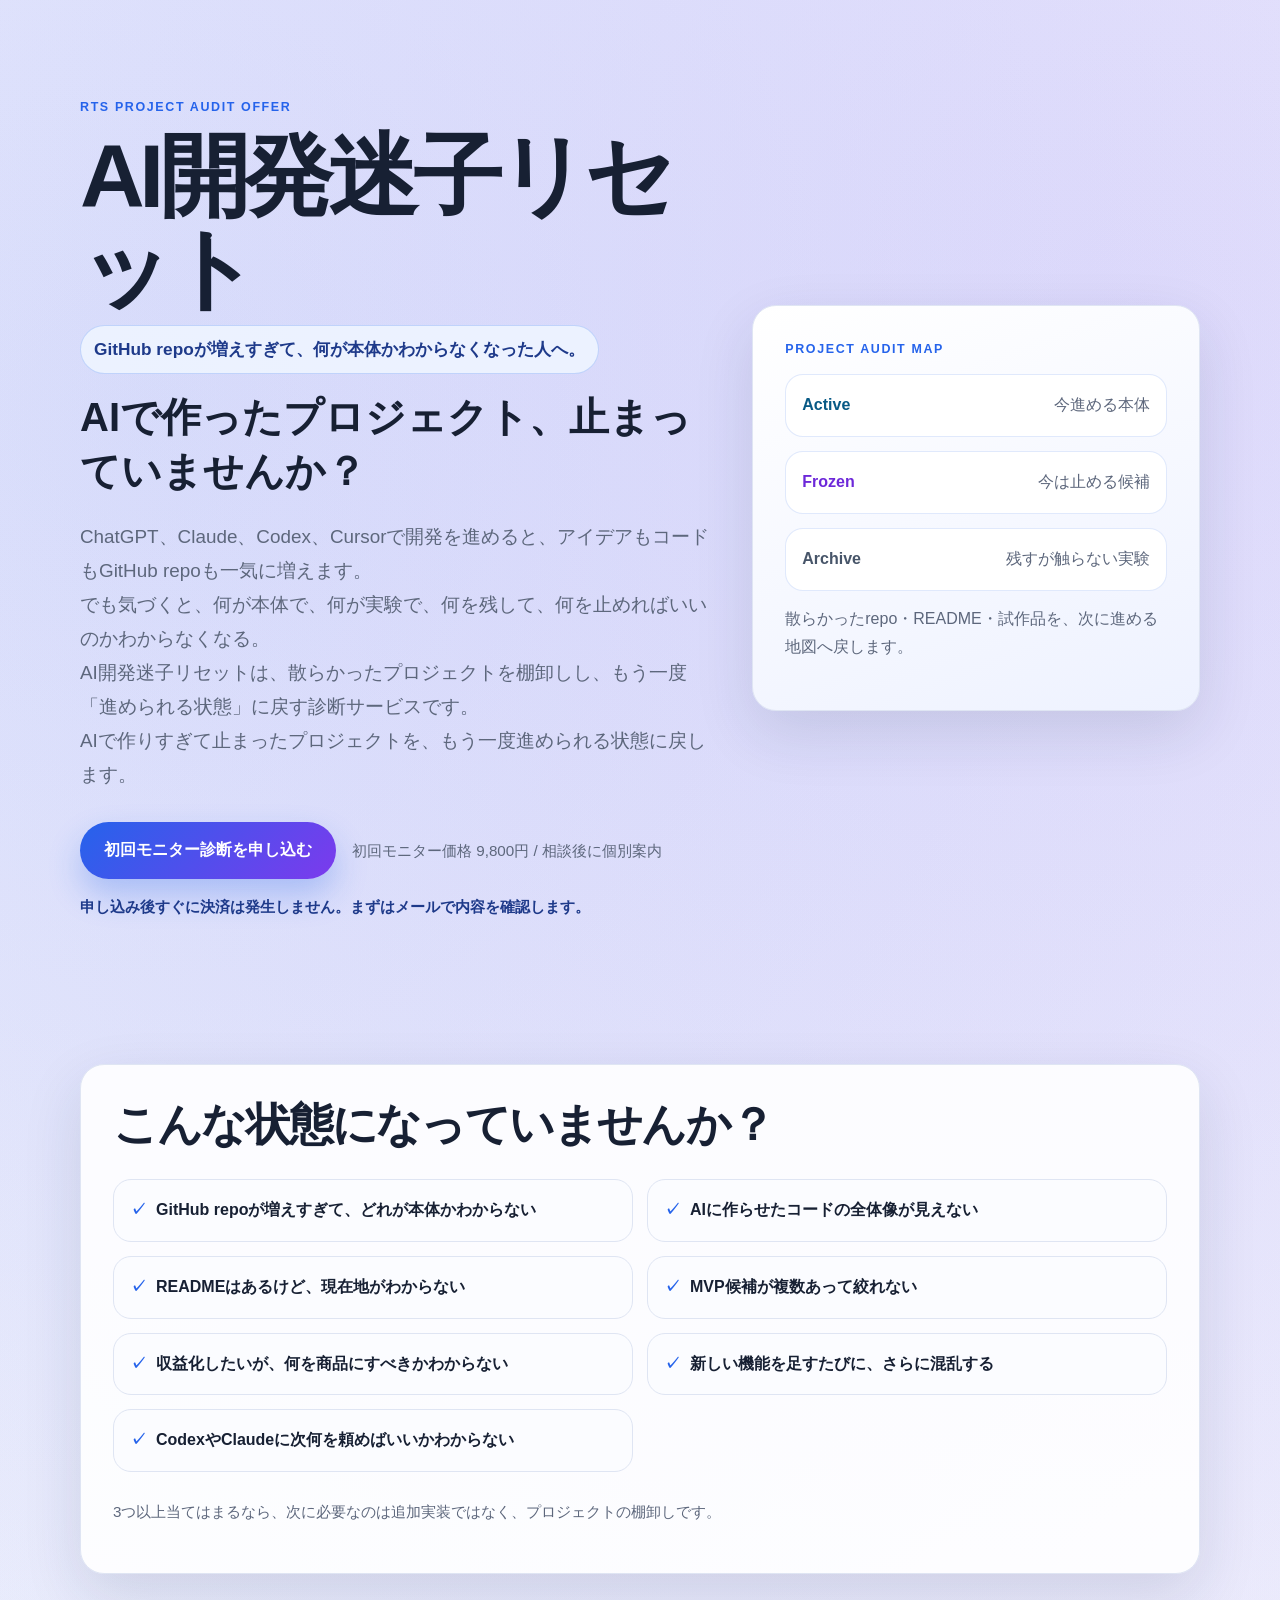
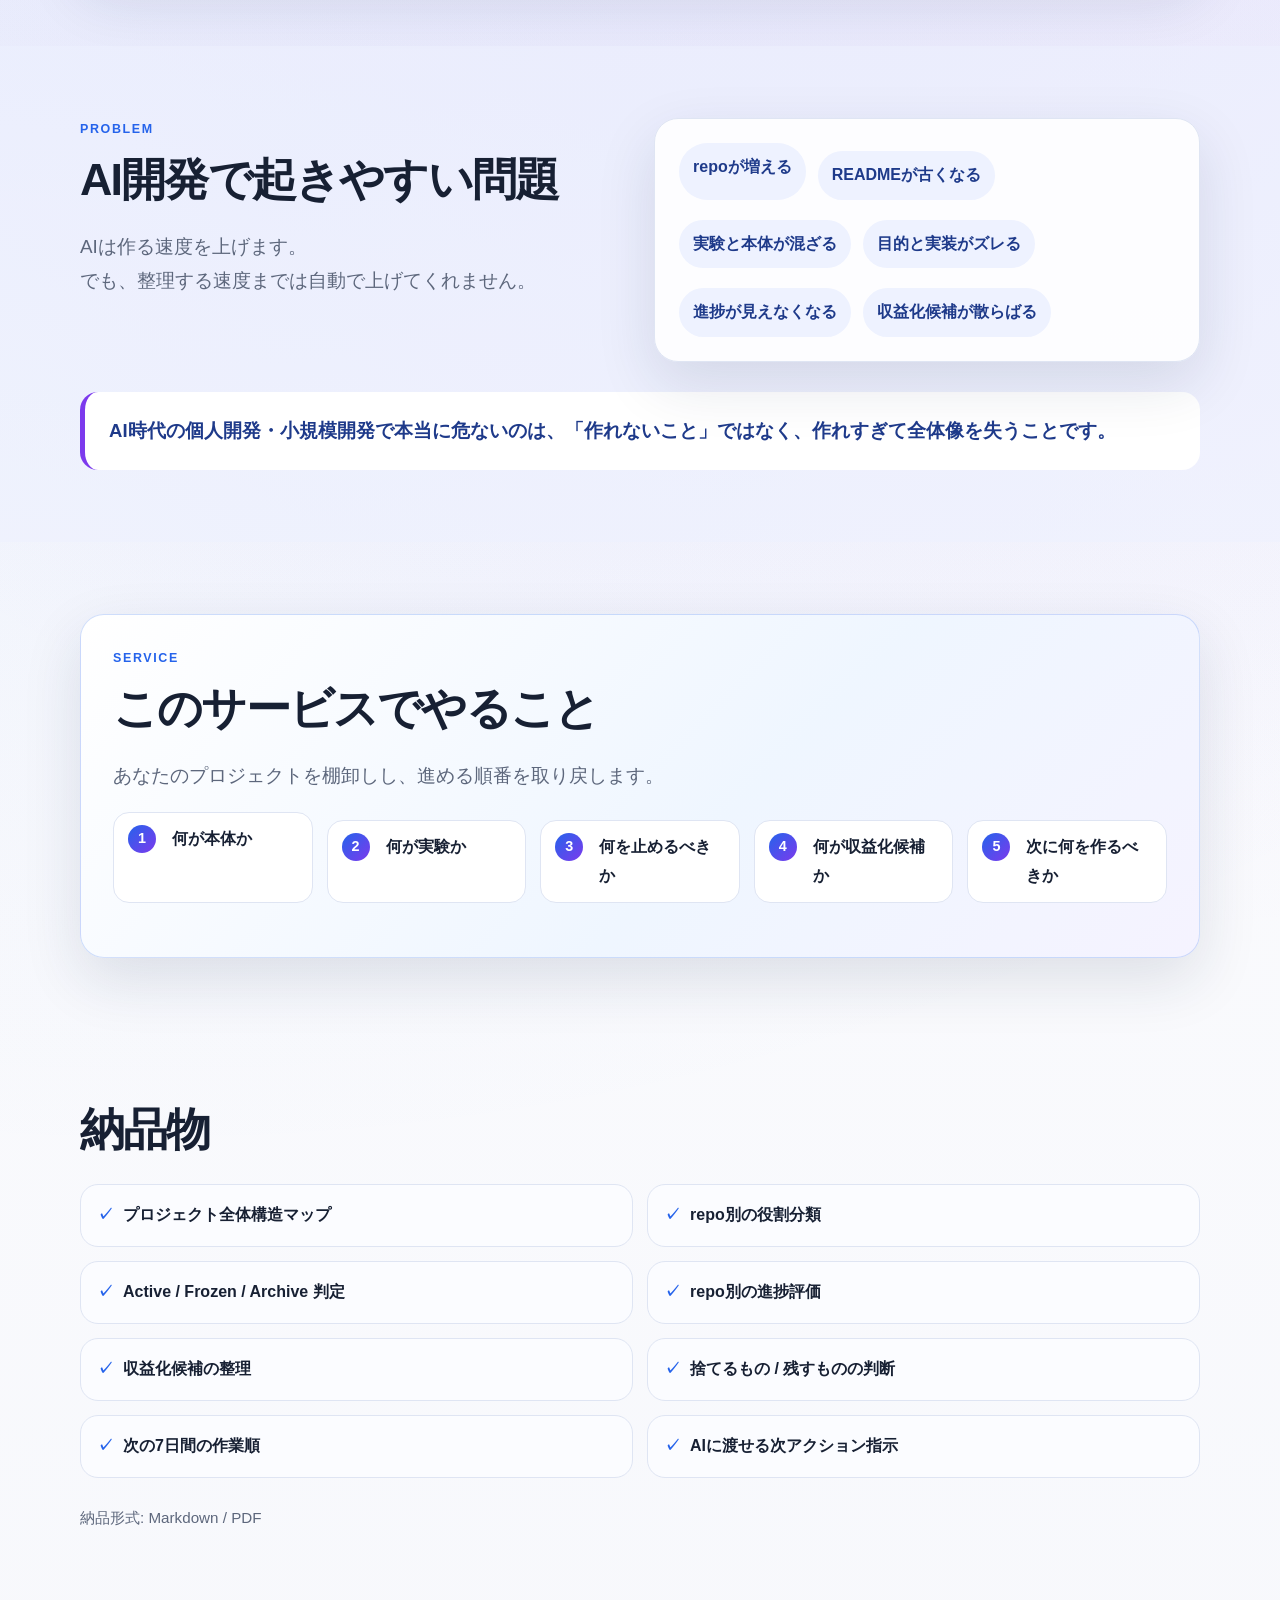
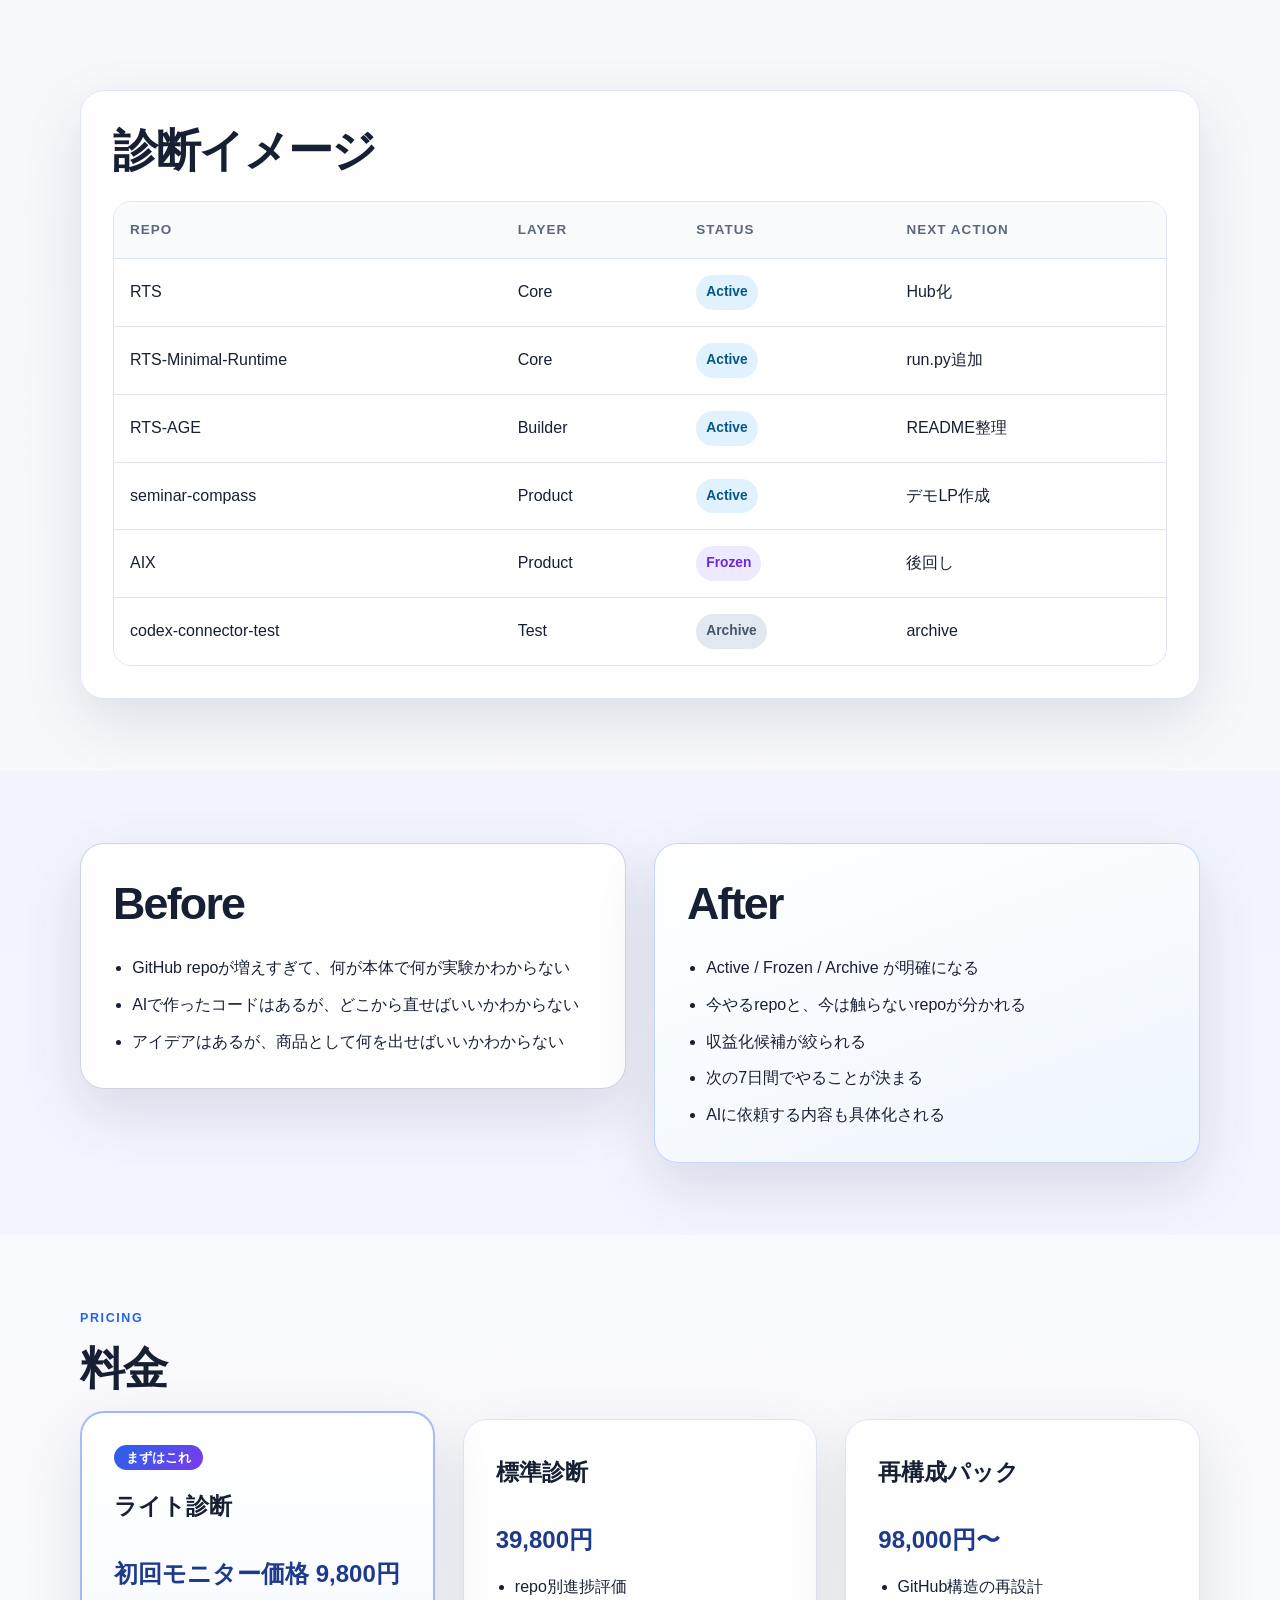
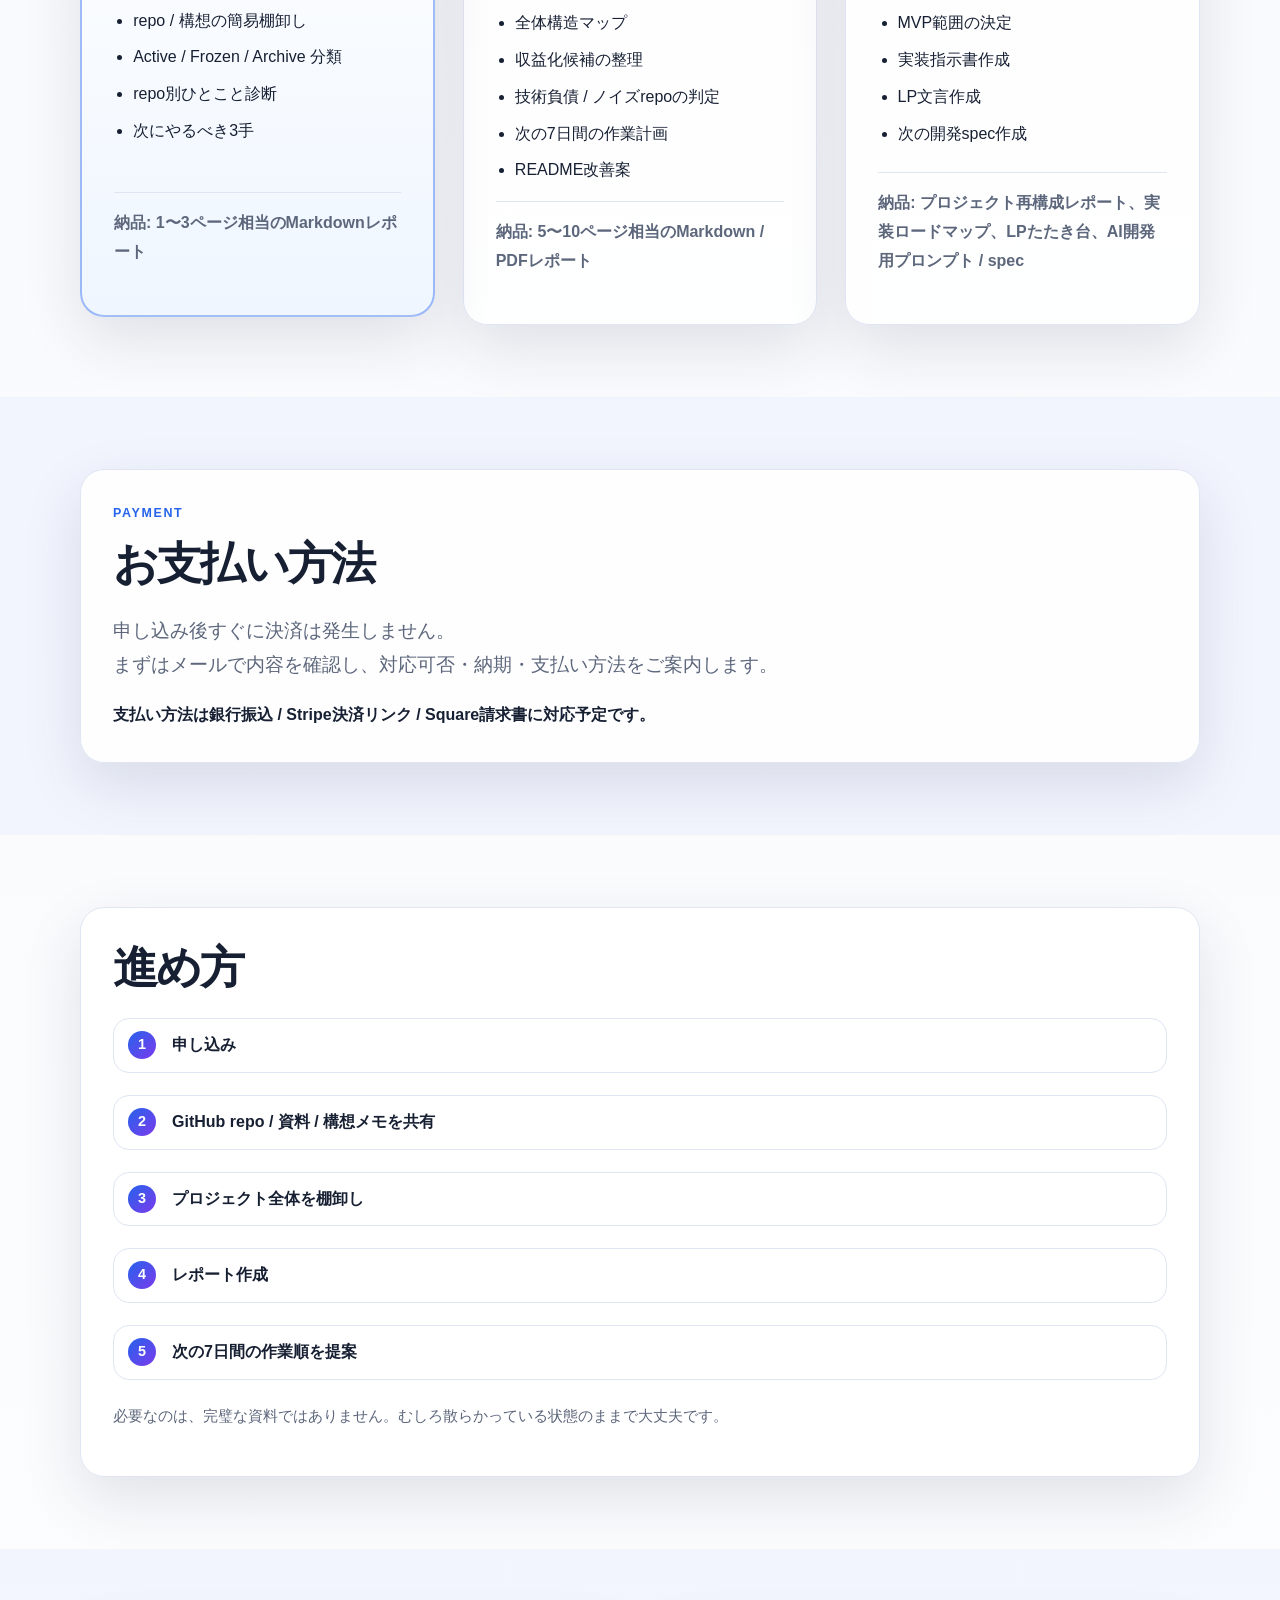
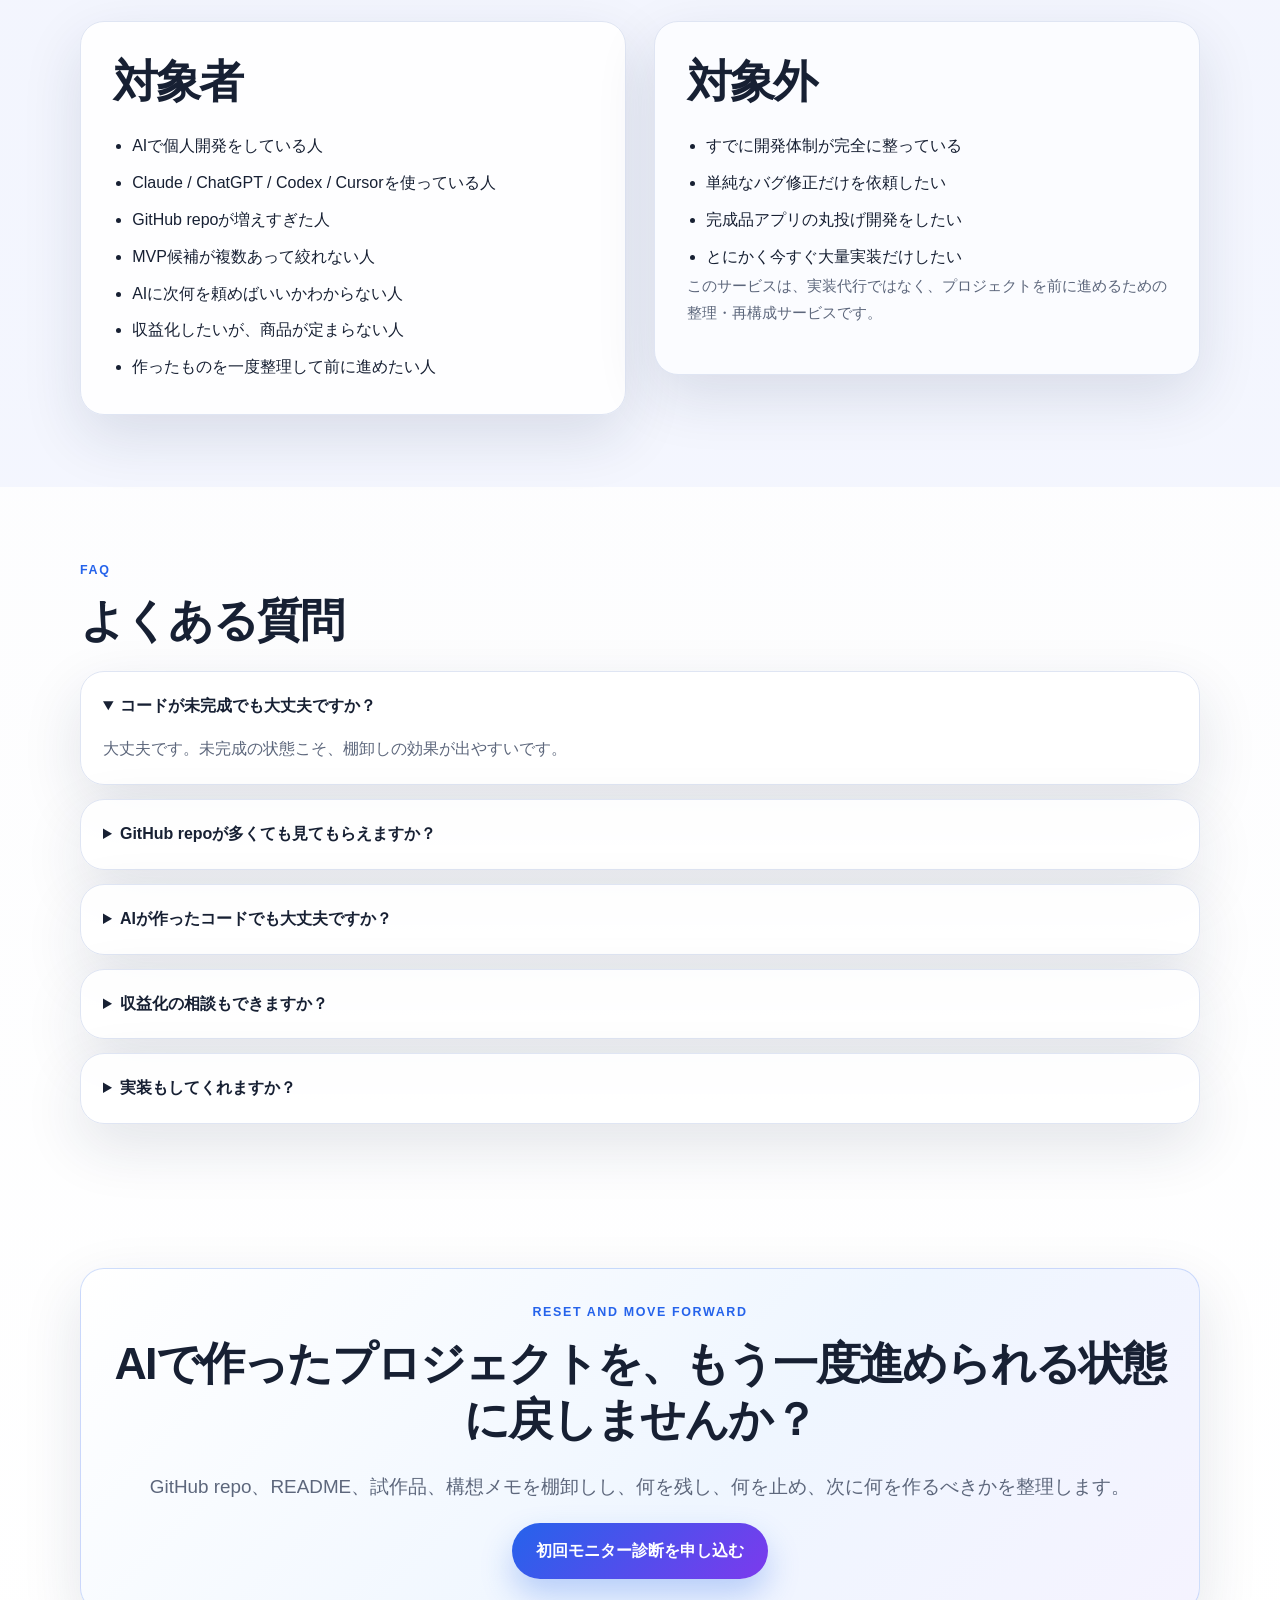
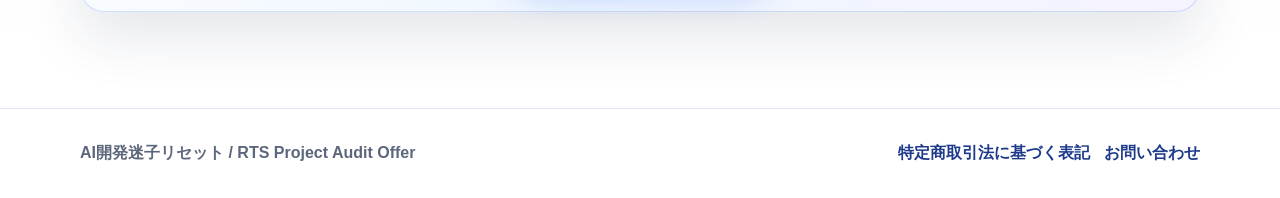
==== commit d3f1b7a2: "Improve AI development reset LP conversion copy" ====
--- a/index.html
+++ b/index.html
@@ -21,12 +21,14 @@
         <div class="hero-copy">
           <p class="eyebrow">RTS Project Audit Offer</p>
           <h1>AI開発迷子リセット</h1>
+          <p class="target-copy">GitHub repoが増えすぎて、何が本体かわからなくなった人へ。</p>
           <p class="hero-title">AIで作ったプロジェクト、止まっていませんか？</p>
-          <p class="lead">ChatGPT、Claude、Codex、Cursorで開発を進めると、アイデアもコードもGitHub repoも一気に増えます。<br>でも気づくと、何が本体で、何が実験で、何を残して、何を止めればいいのかわからなくなる。<br>AI開発迷子リセットは、散らかったプロジェクトを棚卸しし、もう一度「進められる状態」に戻す診断サービスです。</p>
+          <p class="lead">ChatGPT、Claude、Codex、Cursorで開発を進めると、アイデアもコードもGitHub repoも一気に増えます。<br>でも気づくと、何が本体で、何が実験で、何を残して、何を止めればいいのかわからなくなる。<br>AI開発迷子リセットは、散らかったプロジェクトを棚卸しし、もう一度「進められる状態」に戻す診断サービスです。<br>AIで作りすぎて止まったプロジェクトを、もう一度進められる状態に戻します。</p>
           <div class="cta-row">
             <a class="button" href="mailto:ultimaterisingson@proton.me?subject=AI開発迷子リセット相談">初回モニター診断を申し込む</a>
             <span class="microcopy">初回モニター価格 9,800円 / 相談後に個別案内</span>
           </div>
+          <p class="cta-note">申し込み後すぐに決済は発生しません。まずはメールで内容を確認します。</p>
         </div>
         <div class="hero-panel" aria-label="棚卸し結果のイメージ">
           <p class="panel-label">Project Audit Map</p>
@@ -106,29 +108,6 @@
           <div>AIに渡せる次アクション指示</div>
         </div>
         <p class="note">納品形式: Markdown / PDF</p>
-      </div>
-    </section>
-
-    <section class="section muted">
-      <div class="container split-cards">
-        <div class="card before">
-          <h2>Before</h2>
-          <ul>
-            <li>GitHub repoが増えすぎて、何が本体で何が実験かわからない</li>
-            <li>AIで作ったコードはあるが、どこから直せばいいかわからない</li>
-            <li>アイデアはあるが、商品として何を出せばいいかわからない</li>
-          </ul>
-        </div>
-        <div class="card after">
-          <h2>After</h2>
-          <ul>
-            <li>Active / Frozen / Archive が明確になる</li>
-            <li>今やるrepoと、今は触らないrepoが分かれる</li>
-            <li>収益化候補が絞られる</li>
-            <li>次の7日間でやることが決まる</li>
-            <li>AIに依頼する内容も具体化される</li>
-          </ul>
-        </div>
       </div>
     </section>
 
@@ -153,12 +132,36 @@
       </div>
     </section>
 
+    <section class="section muted">
+      <div class="container split-cards">
+        <div class="card before">
+          <h2>Before</h2>
+          <ul>
+            <li>GitHub repoが増えすぎて、何が本体で何が実験かわからない</li>
+            <li>AIで作ったコードはあるが、どこから直せばいいかわからない</li>
+            <li>アイデアはあるが、商品として何を出せばいいかわからない</li>
+          </ul>
+        </div>
+        <div class="card after">
+          <h2>After</h2>
+          <ul>
+            <li>Active / Frozen / Archive が明確になる</li>
+            <li>今やるrepoと、今は触らないrepoが分かれる</li>
+            <li>収益化候補が絞られる</li>
+            <li>次の7日間でやることが決まる</li>
+            <li>AIに依頼する内容も具体化される</li>
+          </ul>
+        </div>
+      </div>
+    </section>
+
     <section class="section" id="pricing">
       <div class="container">
         <p class="eyebrow">Pricing</p>
         <h2>料金</h2>
         <div class="pricing-grid">
           <article class="price-card featured">
+            <span class="recommend-label">まずはこれ</span>
             <h3>ライト診断</h3>
             <p class="price">初回モニター価格 9,800円</p>
             <ul>
--- a/assets/style.css
+++ b/assets/style.css
@@ -117,6 +117,18 @@
   font-size: 1.45rem;
 }
 
+.target-copy {
+  display: inline-flex;
+  margin: 0 0 16px;
+  padding: 8px 13px;
+  border: 1px solid rgba(37, 99, 235, 0.22);
+  border-radius: 999px;
+  color: var(--primary-dark);
+  font-size: clamp(0.95rem, 2.4vw, 1.08rem);
+  font-weight: 900;
+  background: rgba(239, 246, 255, 0.86);
+}
+
 .hero-title {
   margin-bottom: 22px;
   font-size: clamp(1.55rem, 4vw, 2.5rem);
@@ -163,6 +175,13 @@
 .note {
   color: var(--muted);
   font-size: 0.95rem;
+}
+
+.cta-note {
+  margin: 14px 0 0;
+  color: var(--primary-dark);
+  font-size: 0.95rem;
+  font-weight: 800;
 }
 
 .hero-panel {
@@ -394,8 +413,21 @@
 }
 
 .price-card.featured {
-  border-color: rgba(37, 99, 235, 0.38);
+  position: relative;
+  border: 2px solid rgba(37, 99, 235, 0.42);
+  background: linear-gradient(180deg, #ffffff 0%, #eff6ff 100%);
   transform: translateY(-8px);
+}
+
+.recommend-label {
+  align-self: flex-start;
+  padding: 6px 12px;
+  border-radius: 999px;
+  color: #ffffff;
+  font-size: 0.82rem;
+  font-weight: 900;
+  line-height: 1;
+  background: linear-gradient(135deg, var(--primary), var(--accent));
 }
 
 .price {
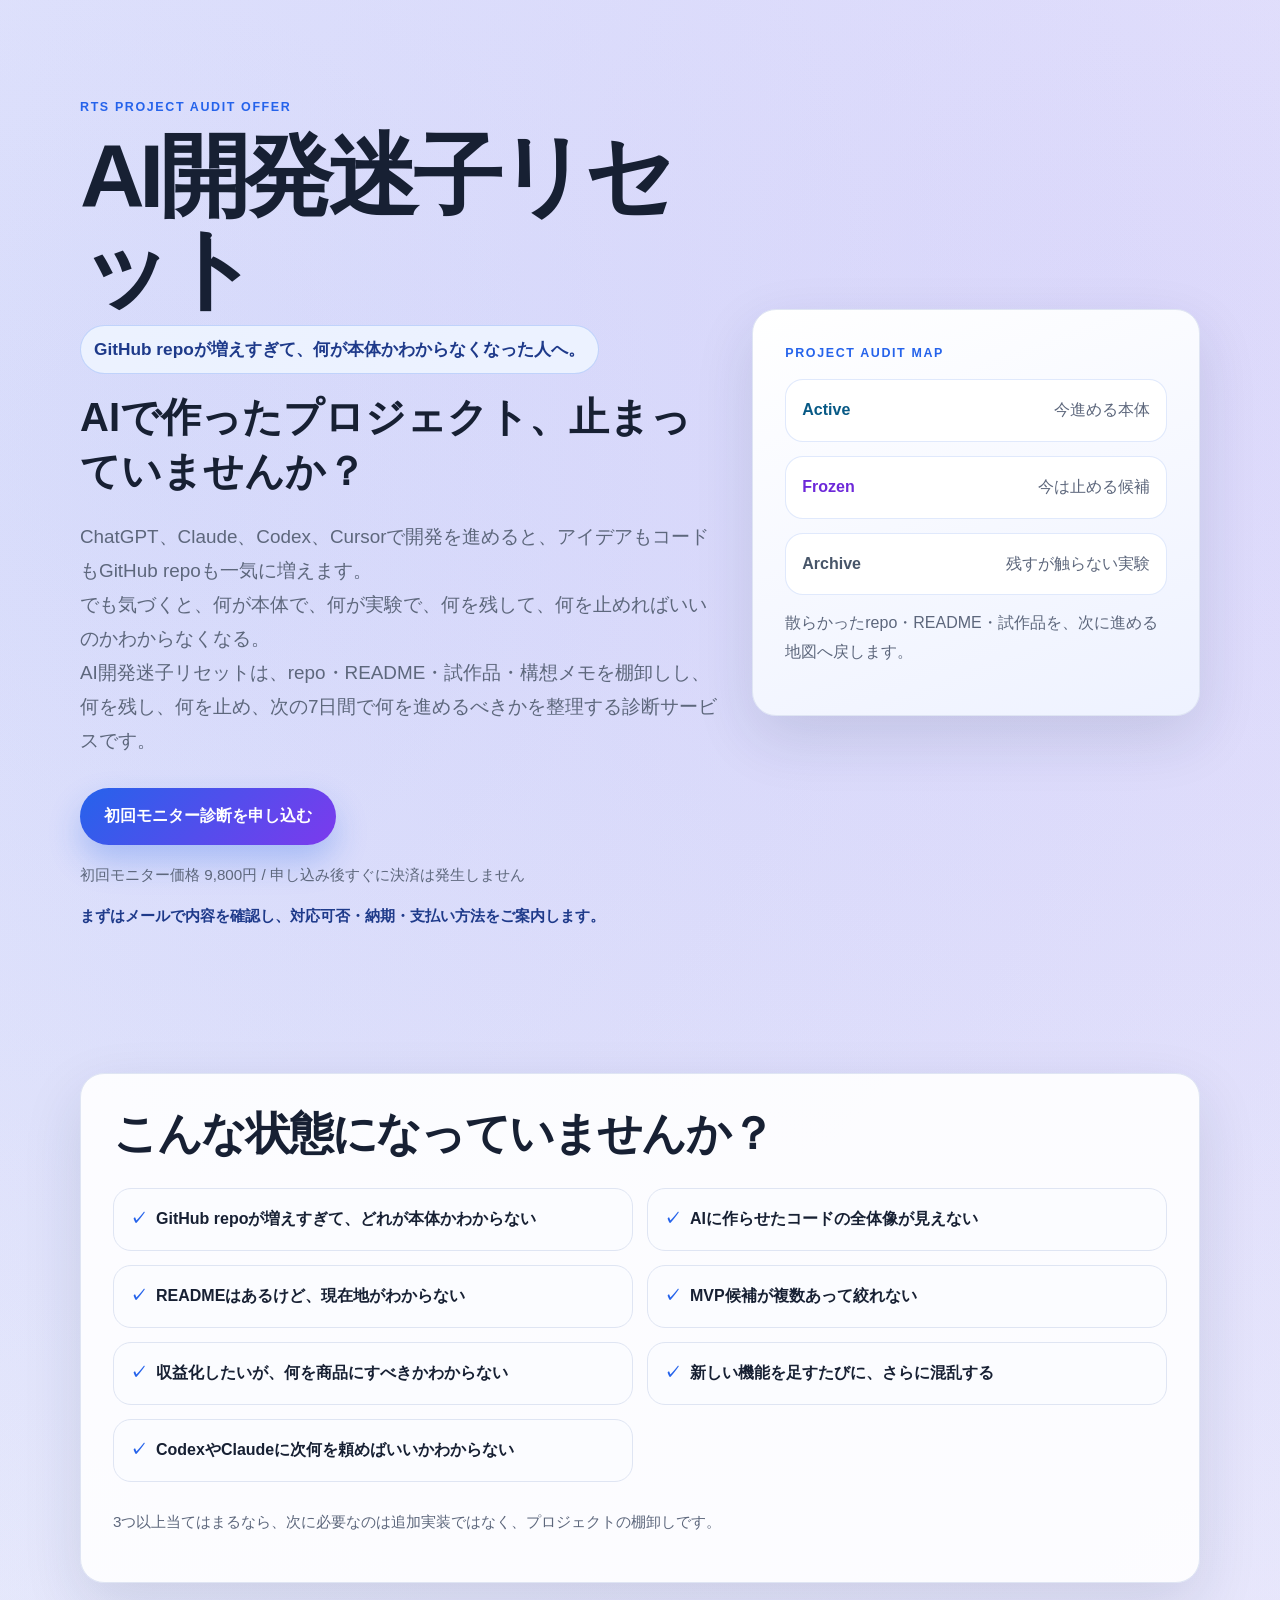
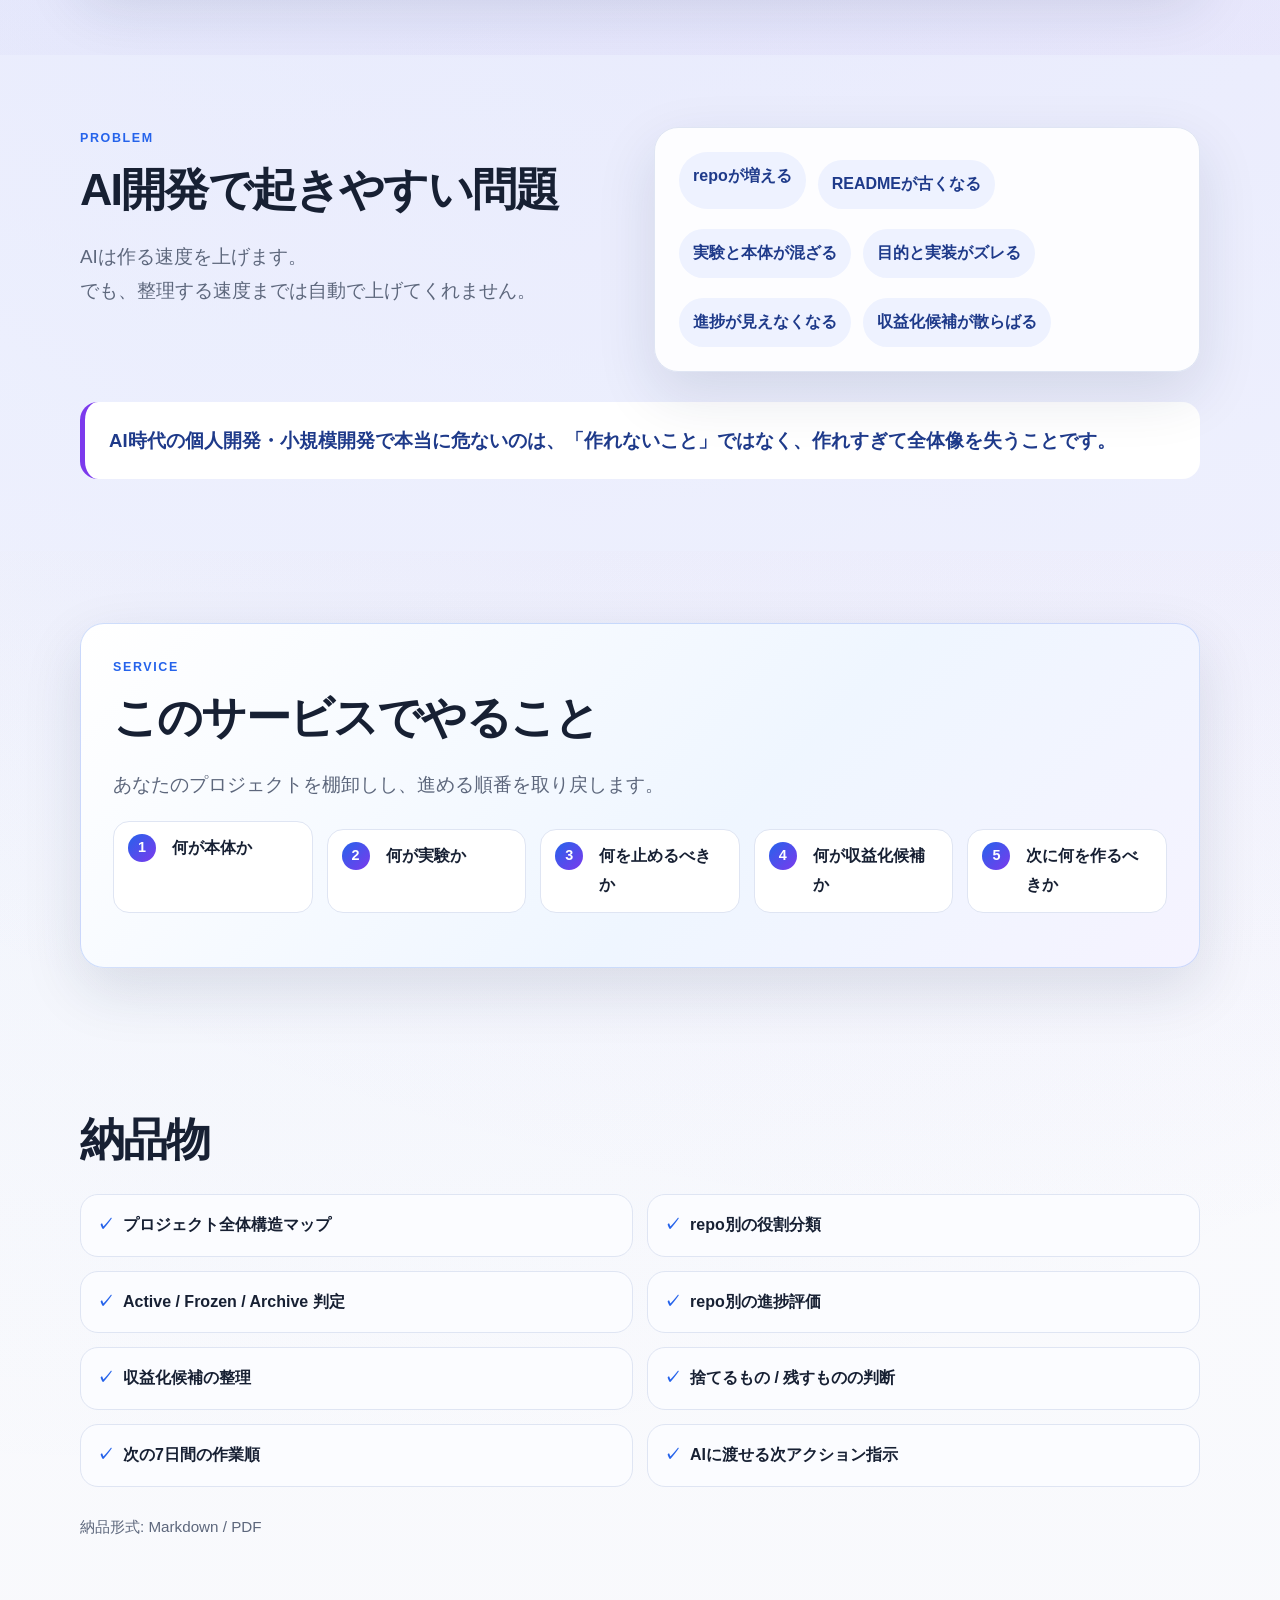
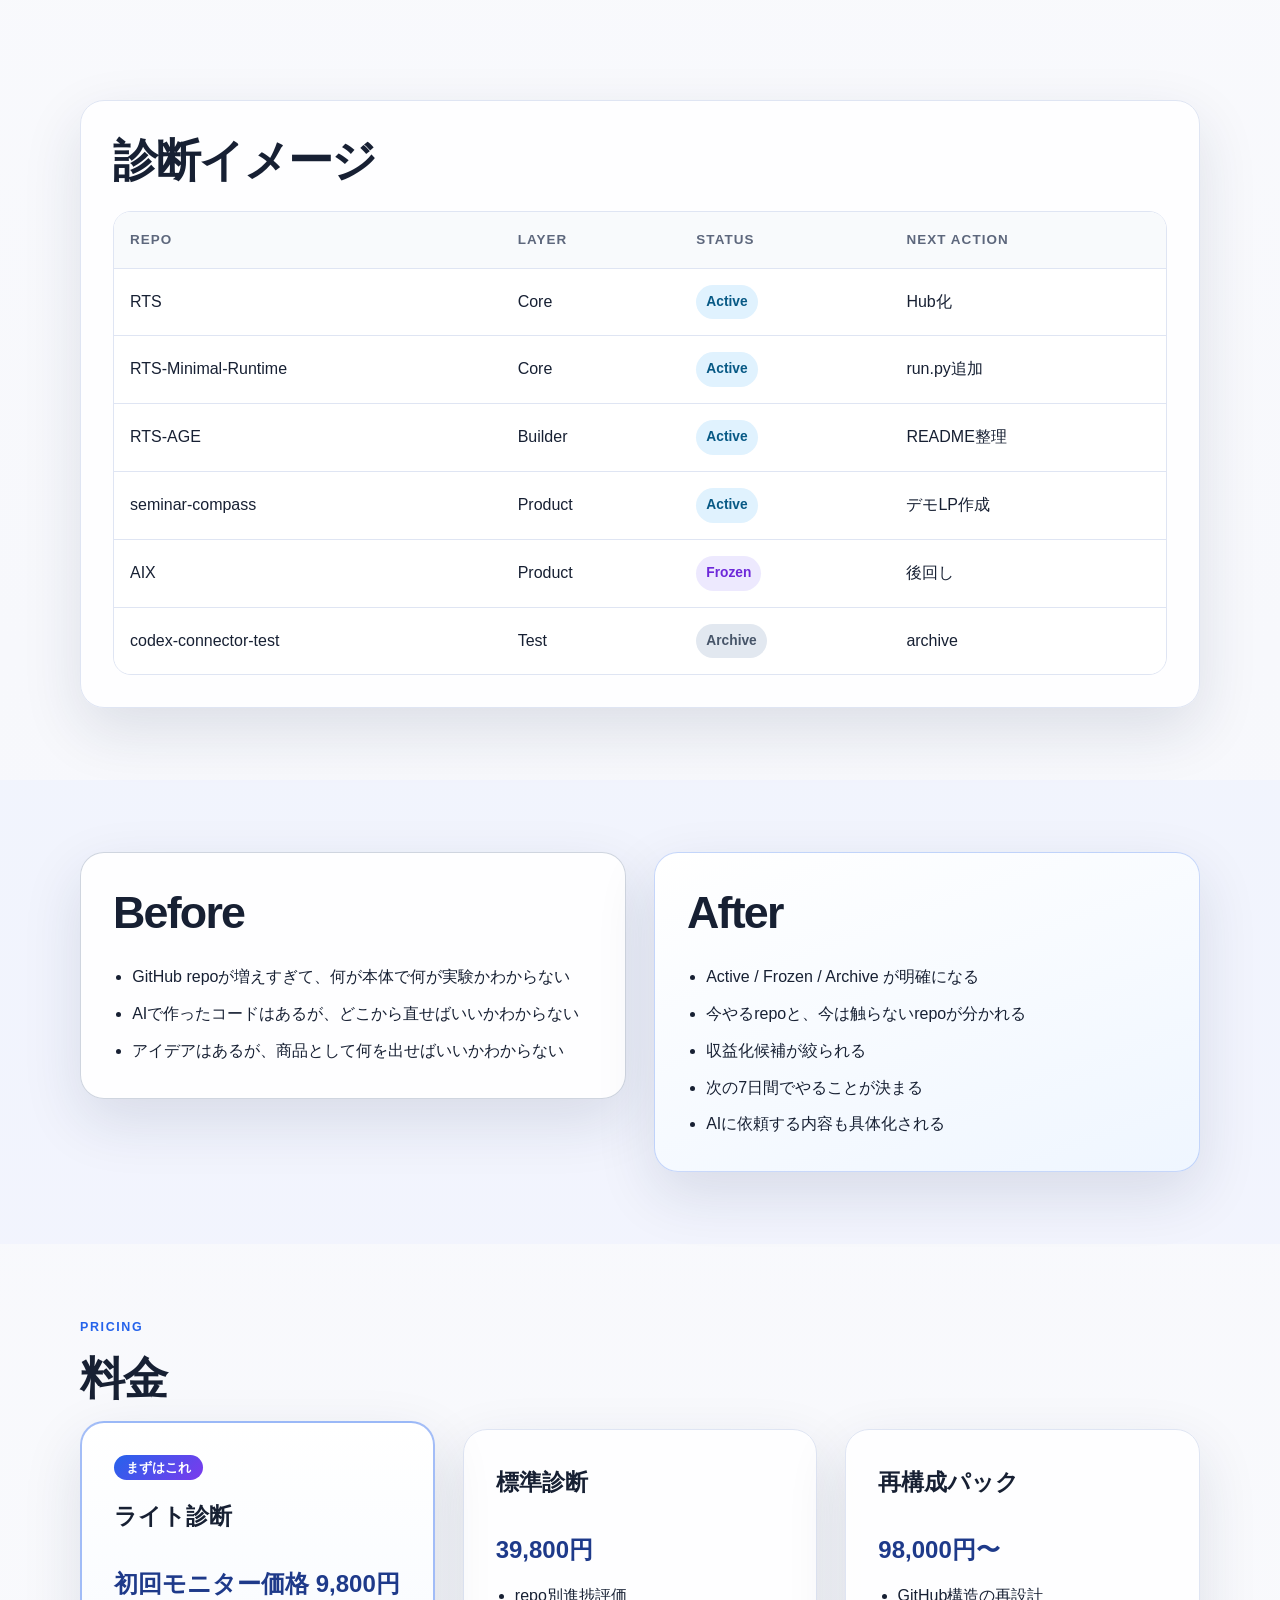
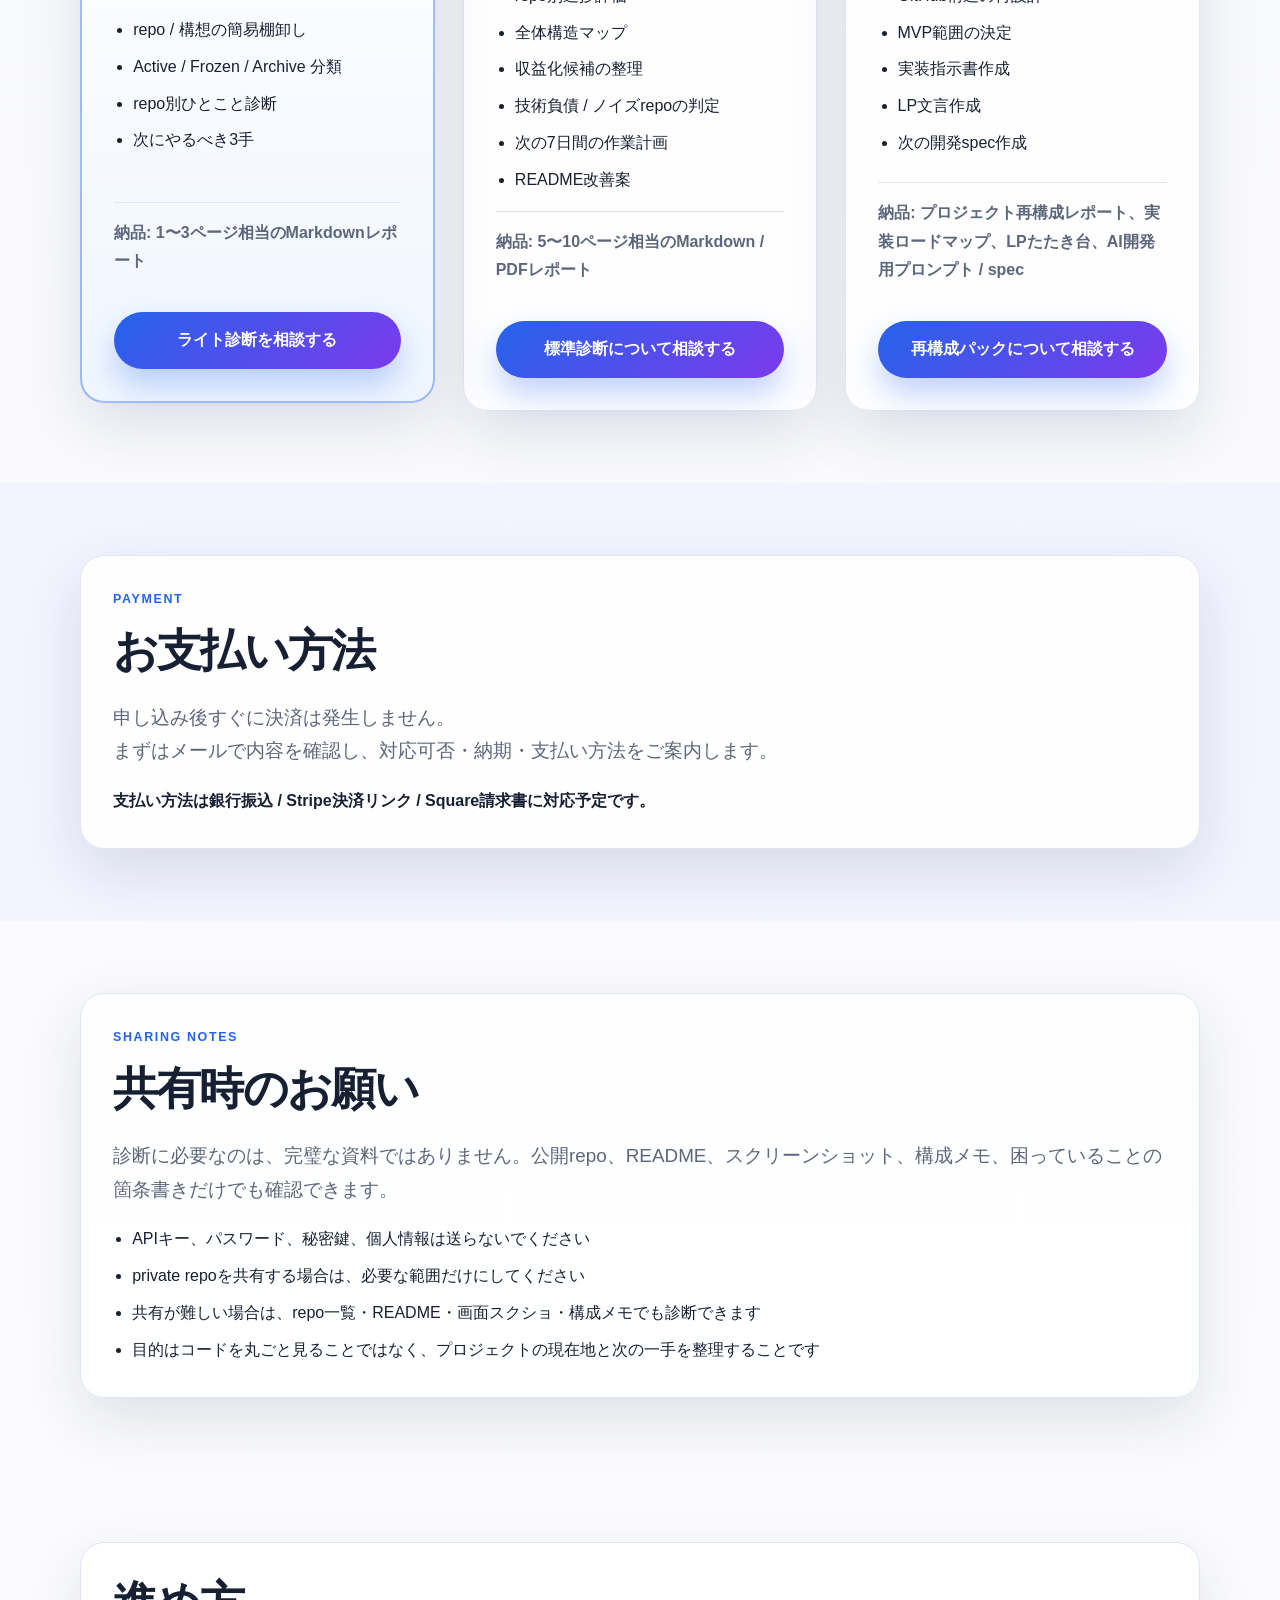
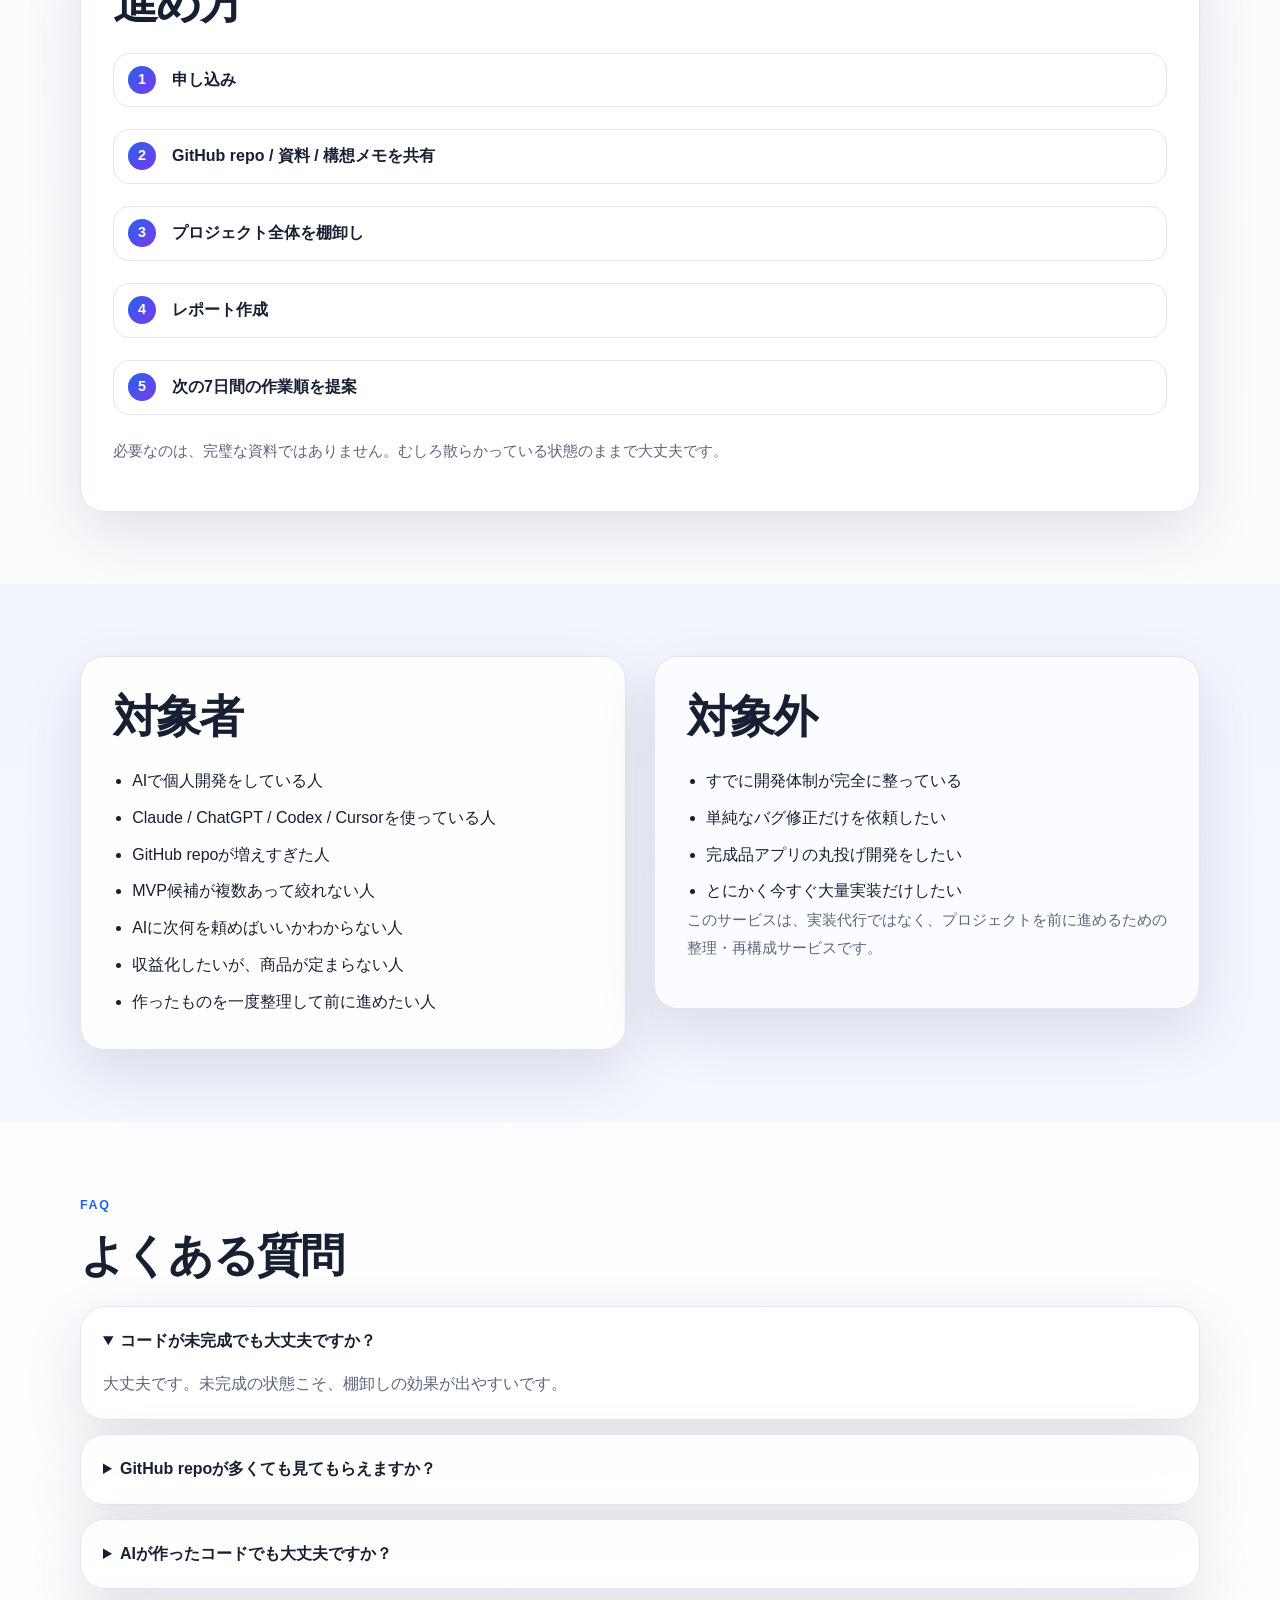
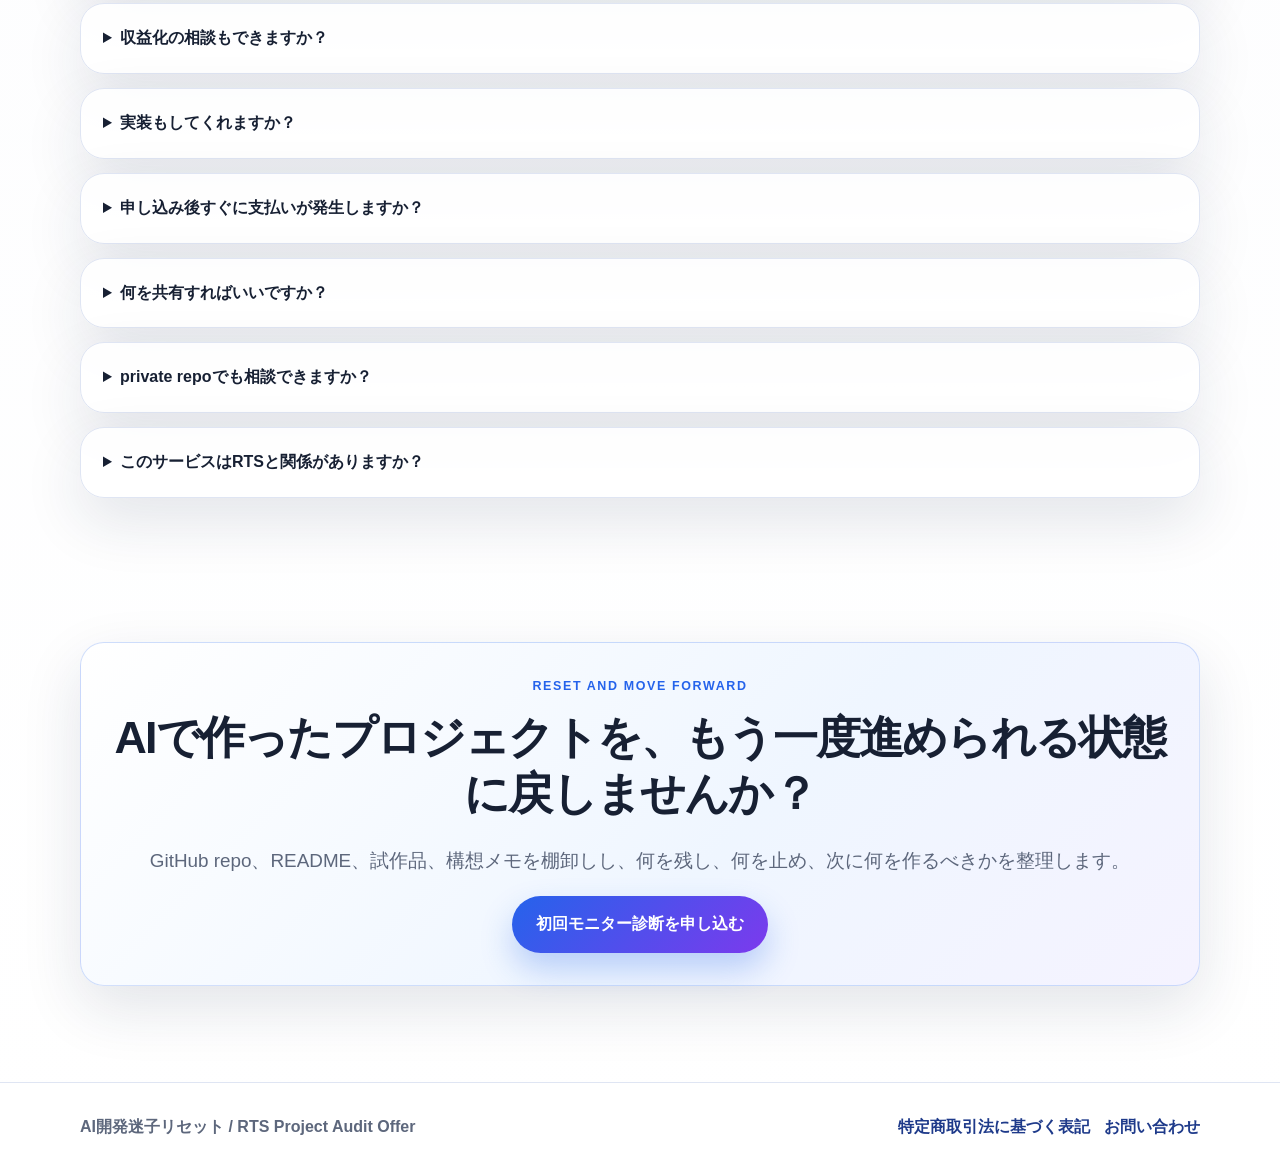
==== commit 2d6abfe0: "Polish AI development reset LP copy and trust notes" ====
--- a/index.html
+++ b/index.html
@@ -23,12 +23,12 @@
           <h1>AI開発迷子リセット</h1>
           <p class="target-copy">GitHub repoが増えすぎて、何が本体かわからなくなった人へ。</p>
           <p class="hero-title">AIで作ったプロジェクト、止まっていませんか？</p>
-          <p class="lead">ChatGPT、Claude、Codex、Cursorで開発を進めると、アイデアもコードもGitHub repoも一気に増えます。<br>でも気づくと、何が本体で、何が実験で、何を残して、何を止めればいいのかわからなくなる。<br>AI開発迷子リセットは、散らかったプロジェクトを棚卸しし、もう一度「進められる状態」に戻す診断サービスです。<br>AIで作りすぎて止まったプロジェクトを、もう一度進められる状態に戻します。</p>
+          <p class="lead">ChatGPT、Claude、Codex、Cursorで開発を進めると、アイデアもコードもGitHub repoも一気に増えます。<br>でも気づくと、何が本体で、何が実験で、何を残して、何を止めればいいのかわからなくなる。<br>AI開発迷子リセットは、repo・README・試作品・構想メモを棚卸しし、何を残し、何を止め、次の7日間で何を進めるべきかを整理する診断サービスです。</p>
           <div class="cta-row">
-            <a class="button" href="mailto:ultimaterisingson@proton.me?subject=AI開発迷子リセット相談">初回モニター診断を申し込む</a>
-            <span class="microcopy">初回モニター価格 9,800円 / 相談後に個別案内</span>
+            <a class="button" href="mailto:ultimaterisingson@proton.me?subject=AI%E9%96%8B%E7%99%BA%E8%BF%B7%E5%AD%90%E3%83%AA%E3%82%BB%E3%83%83%E3%83%88%E7%9B%B8%E8%AB%87">初回モニター診断を申し込む</a>
+            <span class="microcopy">初回モニター価格 9,800円 / 申し込み後すぐに決済は発生しません</span>
           </div>
-          <p class="cta-note">申し込み後すぐに決済は発生しません。まずはメールで内容を確認します。</p>
+          <p class="cta-note">まずはメールで内容を確認し、対応可否・納期・支払い方法をご案内します。</p>
         </div>
         <div class="hero-panel" aria-label="棚卸し結果のイメージ">
           <p class="panel-label">Project Audit Map</p>
@@ -171,6 +171,7 @@
               <li>次にやるべき3手</li>
             </ul>
             <p class="delivery">納品: 1〜3ページ相当のMarkdownレポート</p>
+            <a class="button" href="mailto:ultimaterisingson@proton.me?subject=AI%E9%96%8B%E7%99%BA%E8%BF%B7%E5%AD%90%E3%83%AA%E3%82%BB%E3%83%83%E3%83%88%E7%9B%B8%E8%AB%87">ライト診断を相談する</a>
           </article>
           <article class="price-card">
             <h3>標準診断</h3>
@@ -184,6 +185,7 @@
               <li>README改善案</li>
             </ul>
             <p class="delivery">納品: 5〜10ページ相当のMarkdown / PDFレポート</p>
+            <a class="button" href="mailto:ultimaterisingson@proton.me?subject=AI%E9%96%8B%E7%99%BA%E8%BF%B7%E5%AD%90%E3%83%AA%E3%82%BB%E3%83%83%E3%83%88%E7%9B%B8%E8%AB%87">標準診断について相談する</a>
           </article>
           <article class="price-card">
             <h3>再構成パック</h3>
@@ -196,6 +198,7 @@
               <li>次の開発spec作成</li>
             </ul>
             <p class="delivery">納品: プロジェクト再構成レポート、実装ロードマップ、LPたたき台、AI開発用プロンプト / spec</p>
+            <a class="button" href="mailto:ultimaterisingson@proton.me?subject=AI%E9%96%8B%E7%99%BA%E8%BF%B7%E5%AD%90%E3%83%AA%E3%82%BB%E3%83%83%E3%83%88%E7%9B%B8%E8%AB%87">再構成パックについて相談する</a>
           </article>
         </div>
       </div>
@@ -207,6 +210,20 @@
         <h2>お支払い方法</h2>
         <p class="large">申し込み後すぐに決済は発生しません。<br>まずはメールで内容を確認し、対応可否・納期・支払い方法をご案内します。</p>
         <p>支払い方法は銀行振込 / Stripe決済リンク / Square請求書に対応予定です。</p>
+      </div>
+    </section>
+
+    <section class="section">
+      <div class="container card trust-card">
+        <p class="eyebrow">Sharing notes</p>
+        <h2>共有時のお願い</h2>
+        <p class="large">診断に必要なのは、完璧な資料ではありません。公開repo、README、スクリーンショット、構成メモ、困っていることの箇条書きだけでも確認できます。</p>
+        <ul>
+          <li>APIキー、パスワード、秘密鍵、個人情報は送らないでください</li>
+          <li>private repoを共有する場合は、必要な範囲だけにしてください</li>
+          <li>共有が難しい場合は、repo一覧・README・画面スクショ・構成メモでも診断できます</li>
+          <li>目的はコードを丸ごと見ることではなく、プロジェクトの現在地と次の一手を整理することです</li>
+        </ul>
       </div>
     </section>
 
@@ -276,6 +293,22 @@
             <summary>実装もしてくれますか？</summary>
             <p>基本は診断・整理・設計です。必要に応じて、次にAIや開発者へ渡せる実装指示書を作成します。</p>
           </details>
+          <details>
+            <summary>申し込み後すぐに支払いが発生しますか？</summary>
+            <p>いいえ。まずはメールで内容を確認し、対応可否・納期・支払い方法をご案内します。正式な診断開始は、内容確認と入金確認後になります。</p>
+          </details>
+          <details>
+            <summary>何を共有すればいいですか？</summary>
+            <p>GitHub repo、README、構想メモ、スクリーンショット、困っていることの箇条書きなどで大丈夫です。APIキー、パスワード、秘密鍵、個人情報は送らないでください。</p>
+          </details>
+          <details>
+            <summary>private repoでも相談できますか？</summary>
+            <p>相談できます。ただし、最初は必要な範囲だけ共有してください。共有が難しい場合は、repo一覧やREADME、画面スクショ、構成メモでも診断できます。</p>
+          </details>
+          <details>
+            <summary>このサービスはRTSと関係がありますか？</summary>
+            <p>はい。RTSの再構成・実行履歴・意思決定整理の考え方を使った外向きの診断サービスです。ただし、RTS Coreそのものを販売するものではありません。</p>
+          </details>
         </div>
       </div>
     </section>
@@ -285,7 +318,7 @@
         <p class="eyebrow">Reset and move forward</p>
         <h2>AIで作ったプロジェクトを、もう一度進められる状態に戻しませんか？</h2>
         <p class="large">GitHub repo、README、試作品、構想メモを棚卸しし、何を残し、何を止め、次に何を作るべきかを整理します。</p>
-        <a class="button" href="mailto:ultimaterisingson@proton.me?subject=AI開発迷子リセット相談">初回モニター診断を申し込む</a>
+        <a class="button" href="mailto:ultimaterisingson@proton.me?subject=AI%E9%96%8B%E7%99%BA%E8%BF%B7%E5%AD%90%E3%83%AA%E3%82%BB%E3%83%83%E3%83%88%E7%9B%B8%E8%AB%87">初回モニター診断を申し込む</a>
       </div>
     </section>
   </main>
@@ -295,7 +328,7 @@
       <p>AI開発迷子リセット / RTS Project Audit Offer</p>
       <nav aria-label="フッターリンク">
         <a href="/rts01-offer/legal/tokushoho.html">特定商取引法に基づく表記</a>
-        <a href="mailto:ultimaterisingson@proton.me?subject=AI開発迷子リセット相談">お問い合わせ</a>
+        <a href="mailto:ultimaterisingson@proton.me?subject=AI%E9%96%8B%E7%99%BA%E8%BF%B7%E5%AD%90%E3%83%AA%E3%82%BB%E3%83%83%E3%83%88%E7%9B%B8%E8%AB%87">お問い合わせ</a>
       </nav>
     </div>
   </footer>
--- a/assets/style.css
+++ b/assets/style.css
@@ -430,6 +430,11 @@
   background: linear-gradient(135deg, var(--primary), var(--accent));
 }
 
+.price-card .button {
+  margin-top: 4px;
+  width: 100%;
+}
+
 .price {
   margin-bottom: 0;
   color: var(--primary-dark);
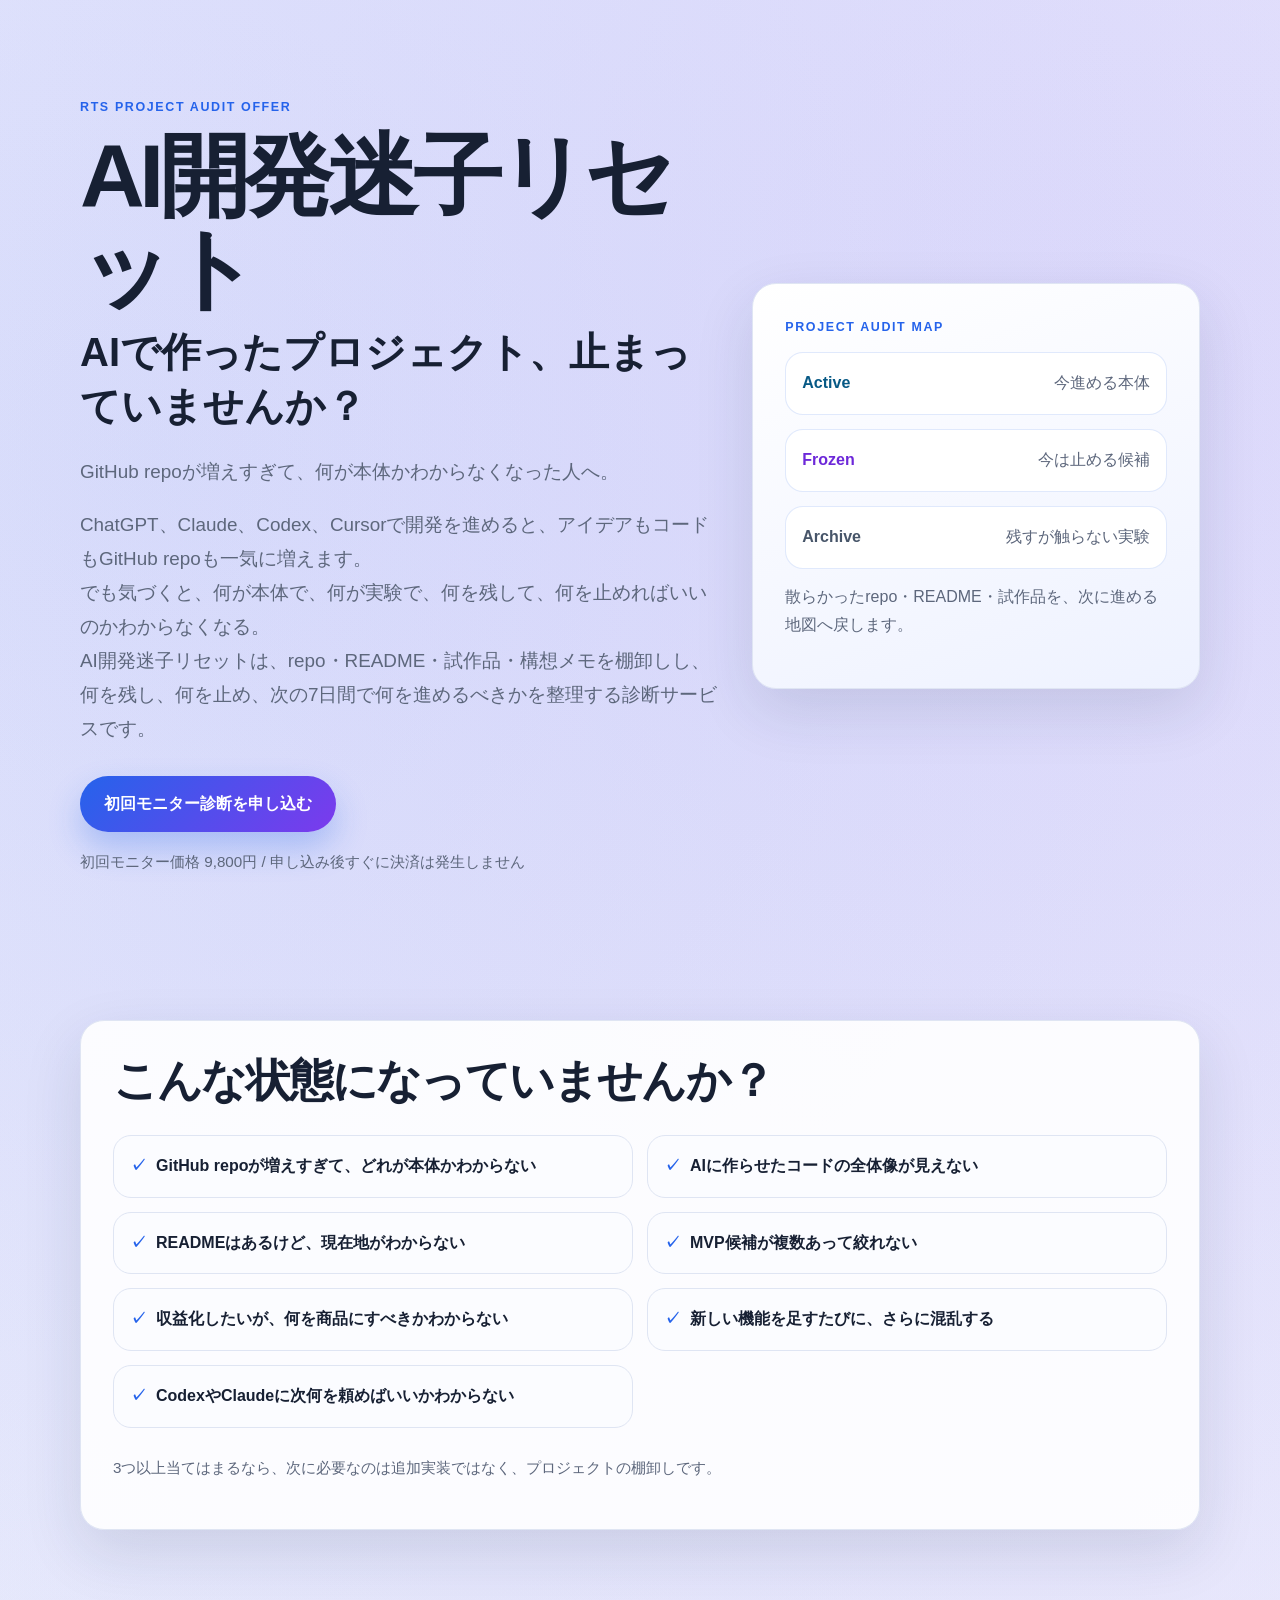
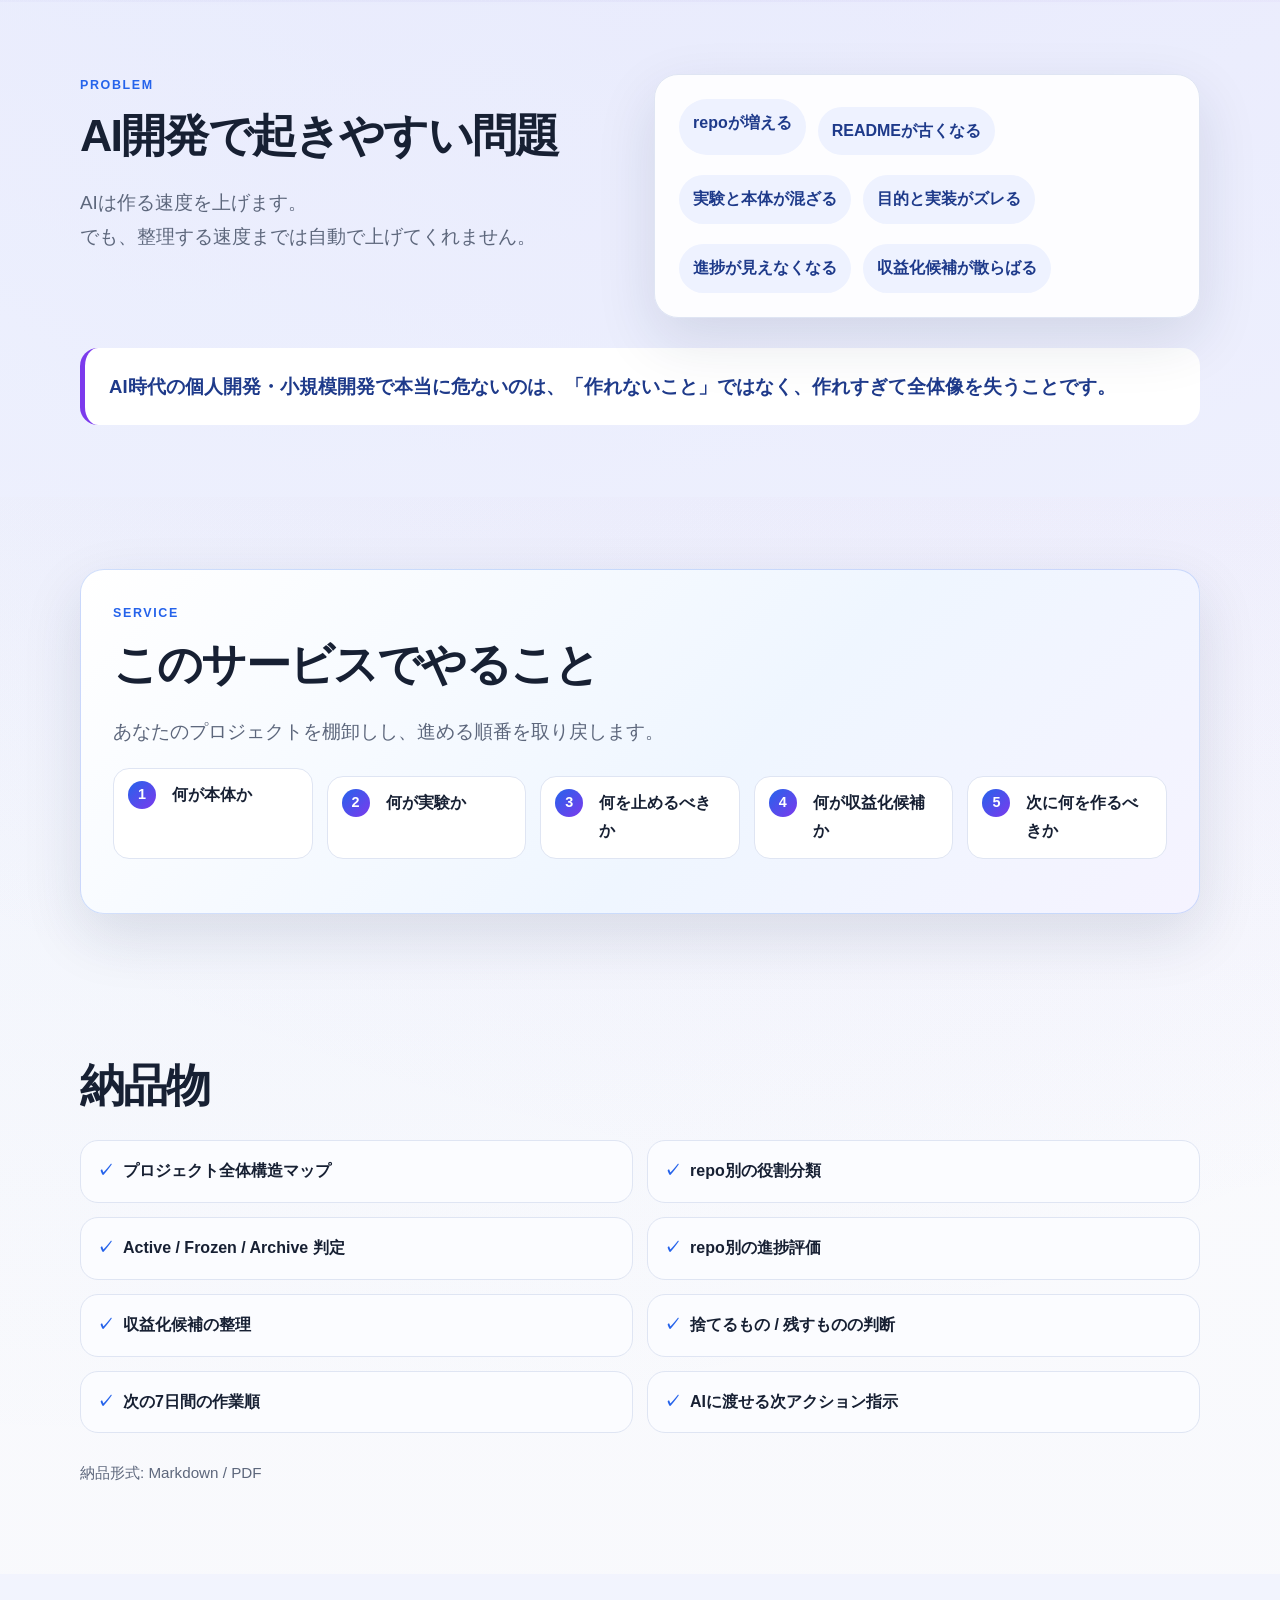
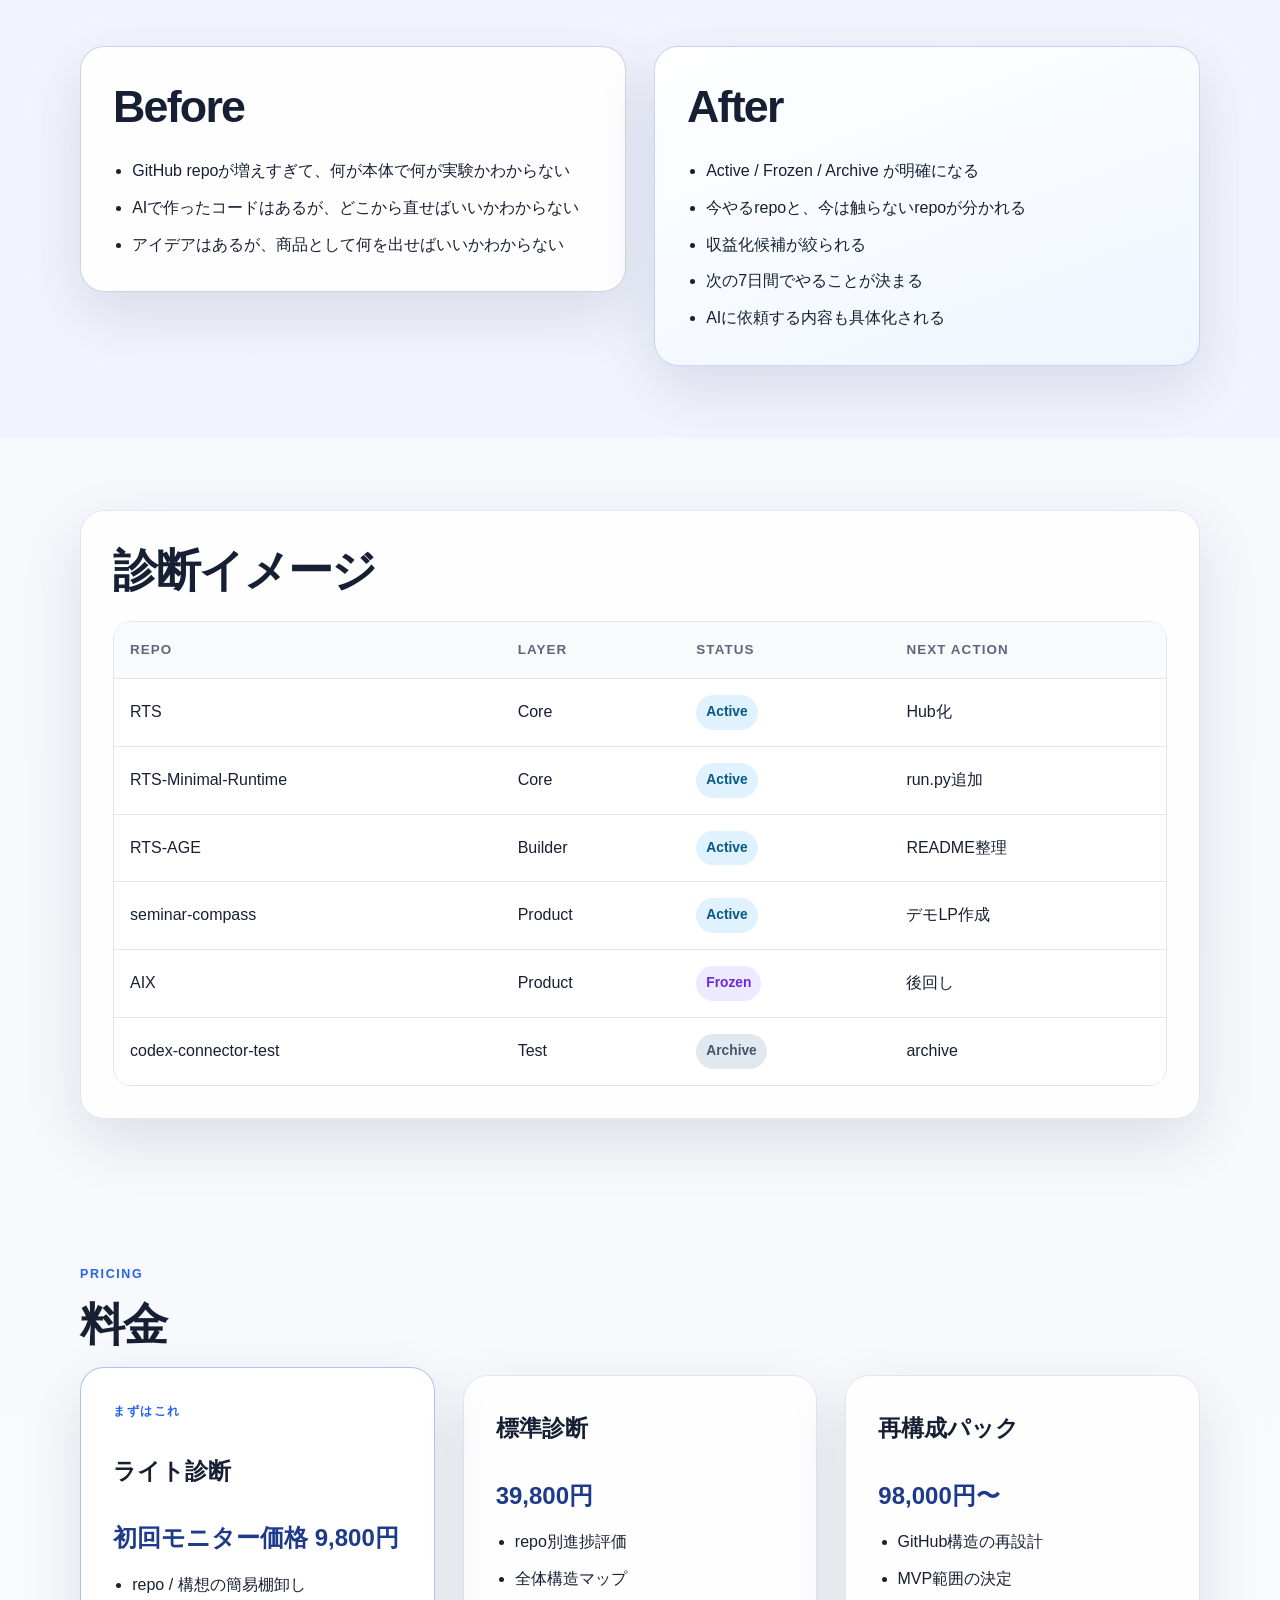
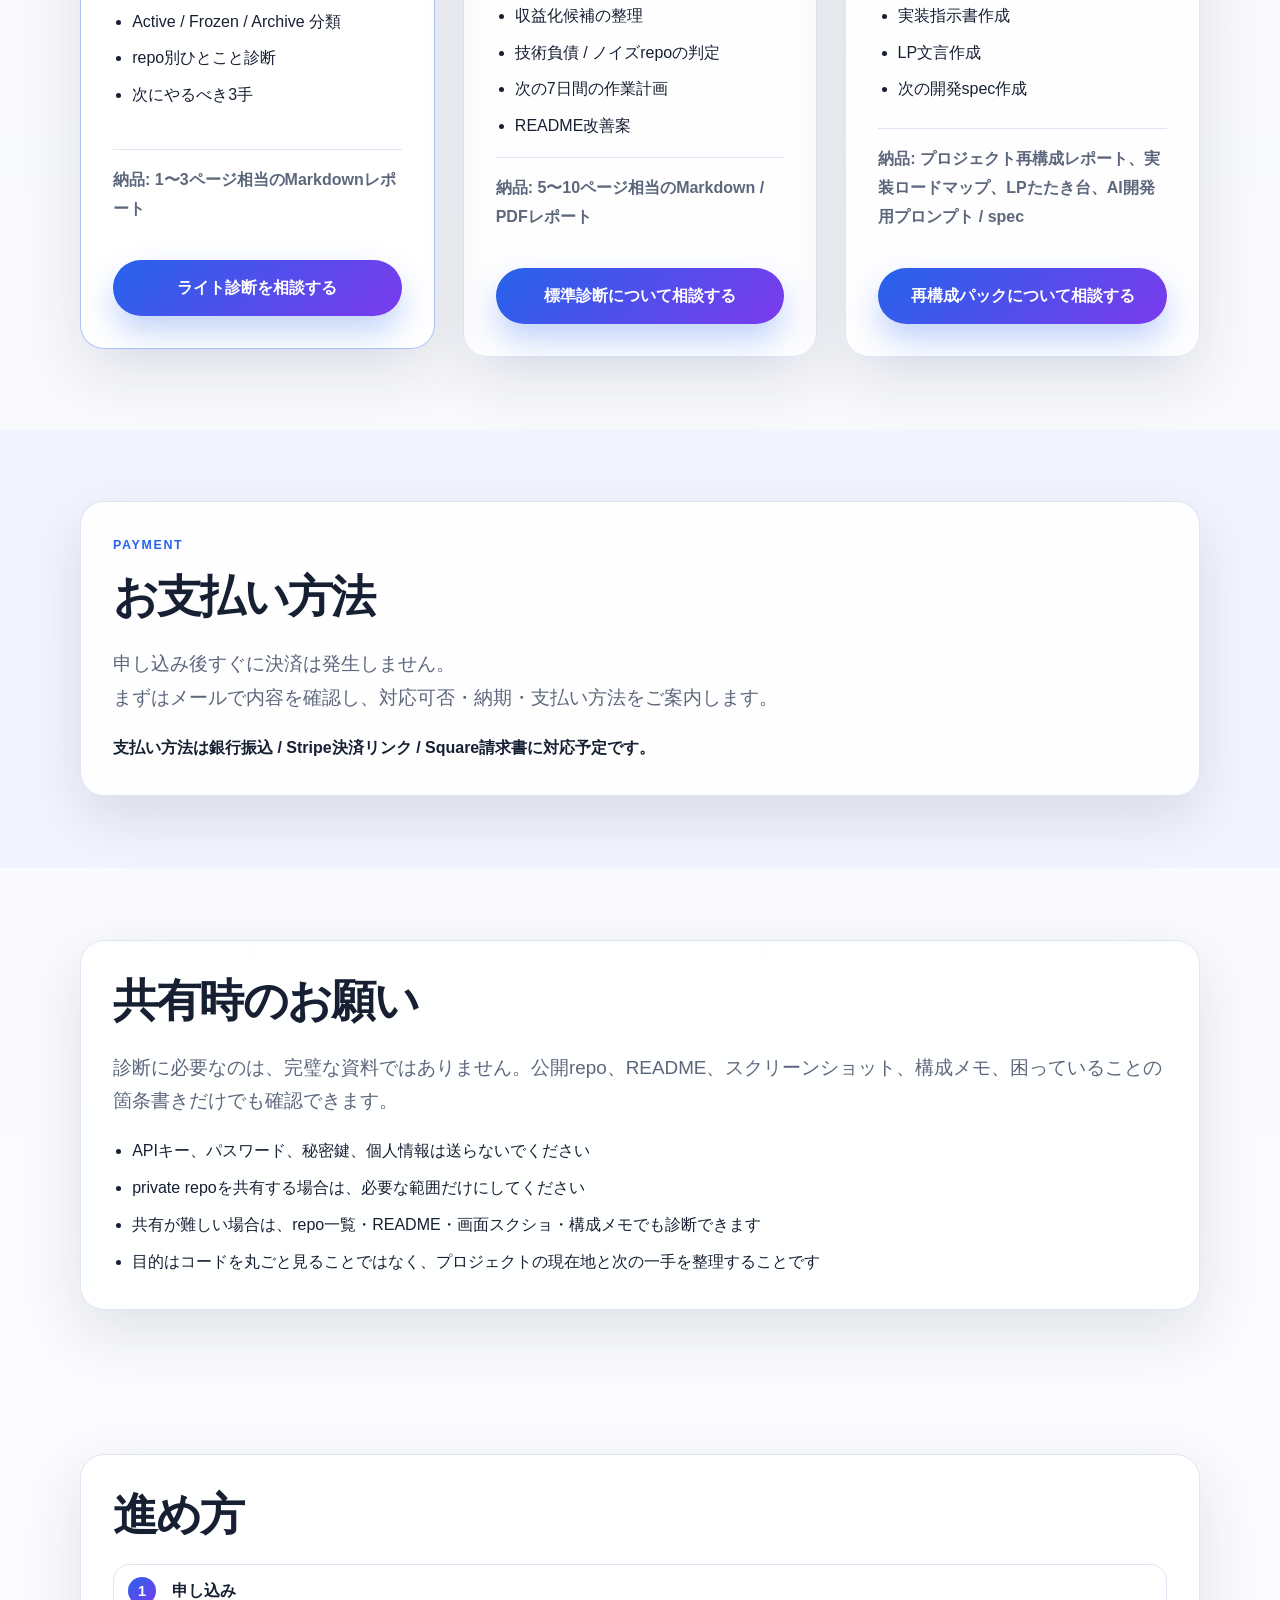
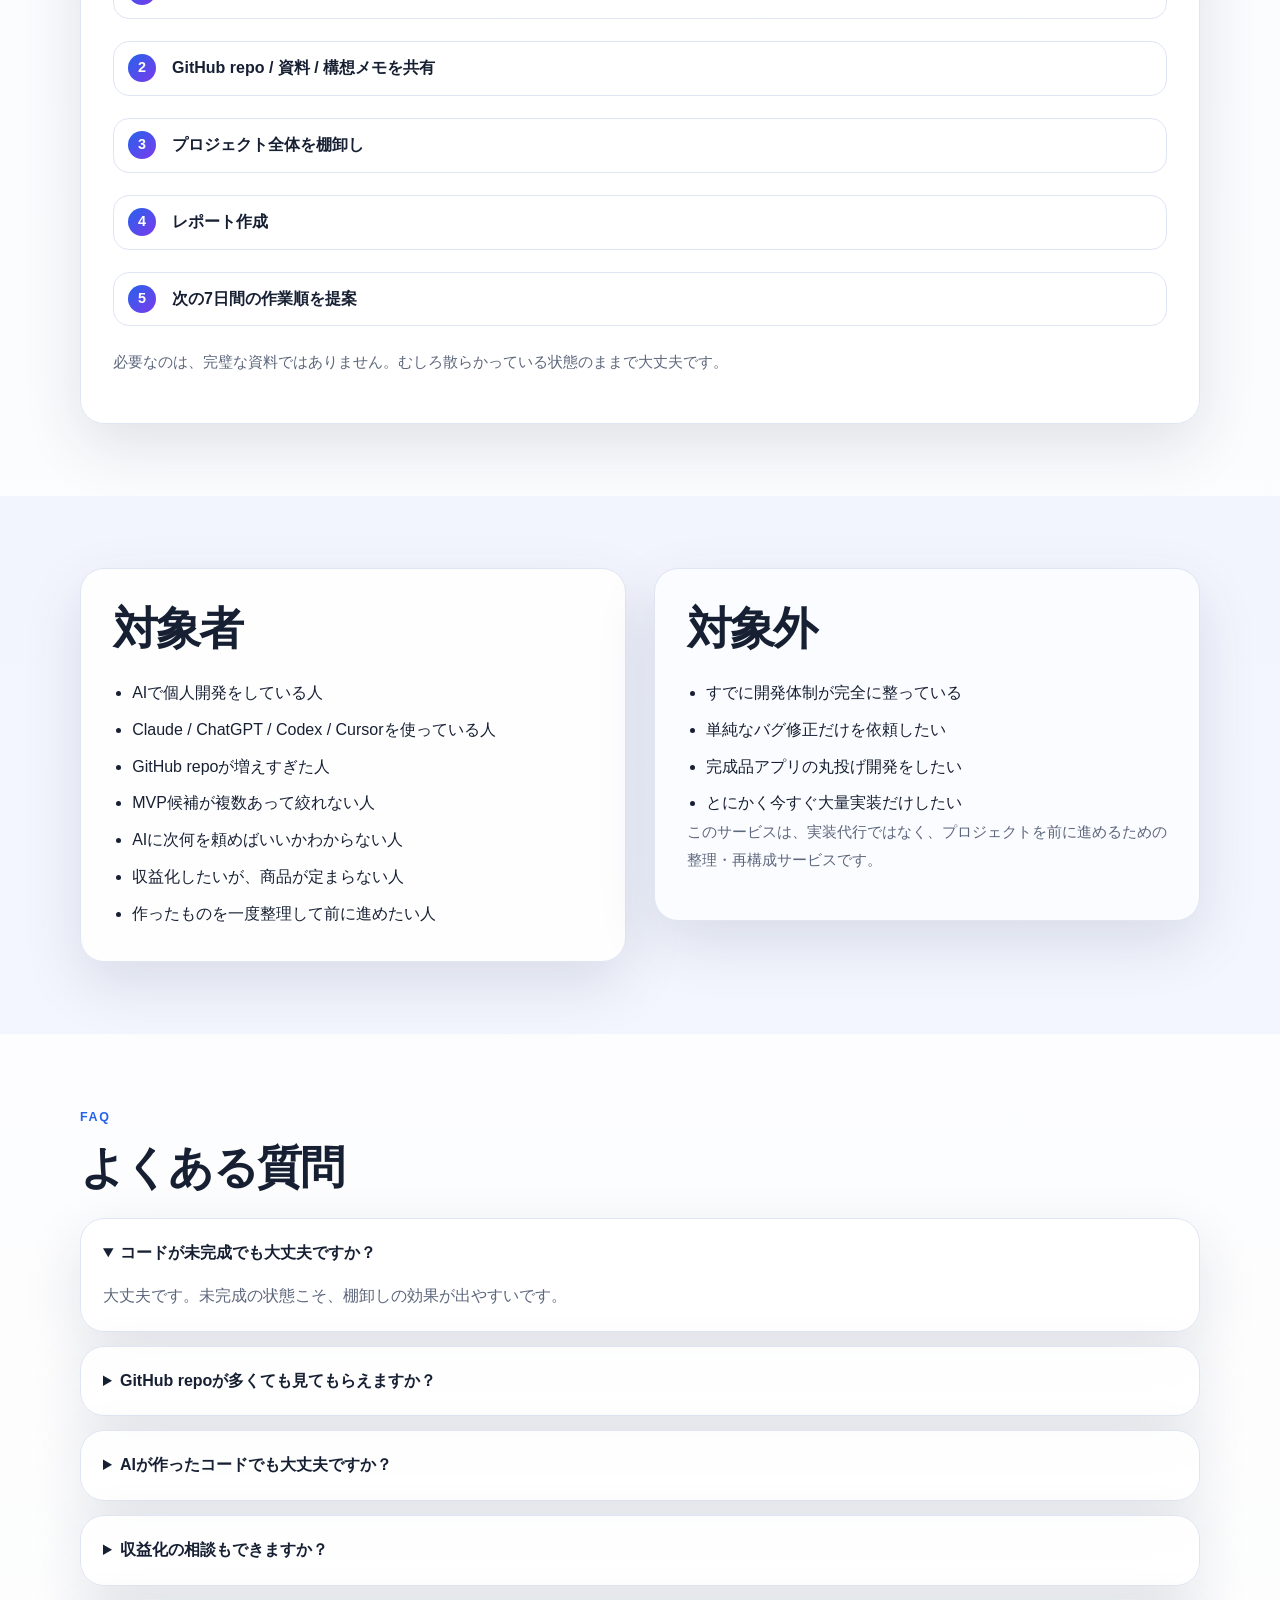
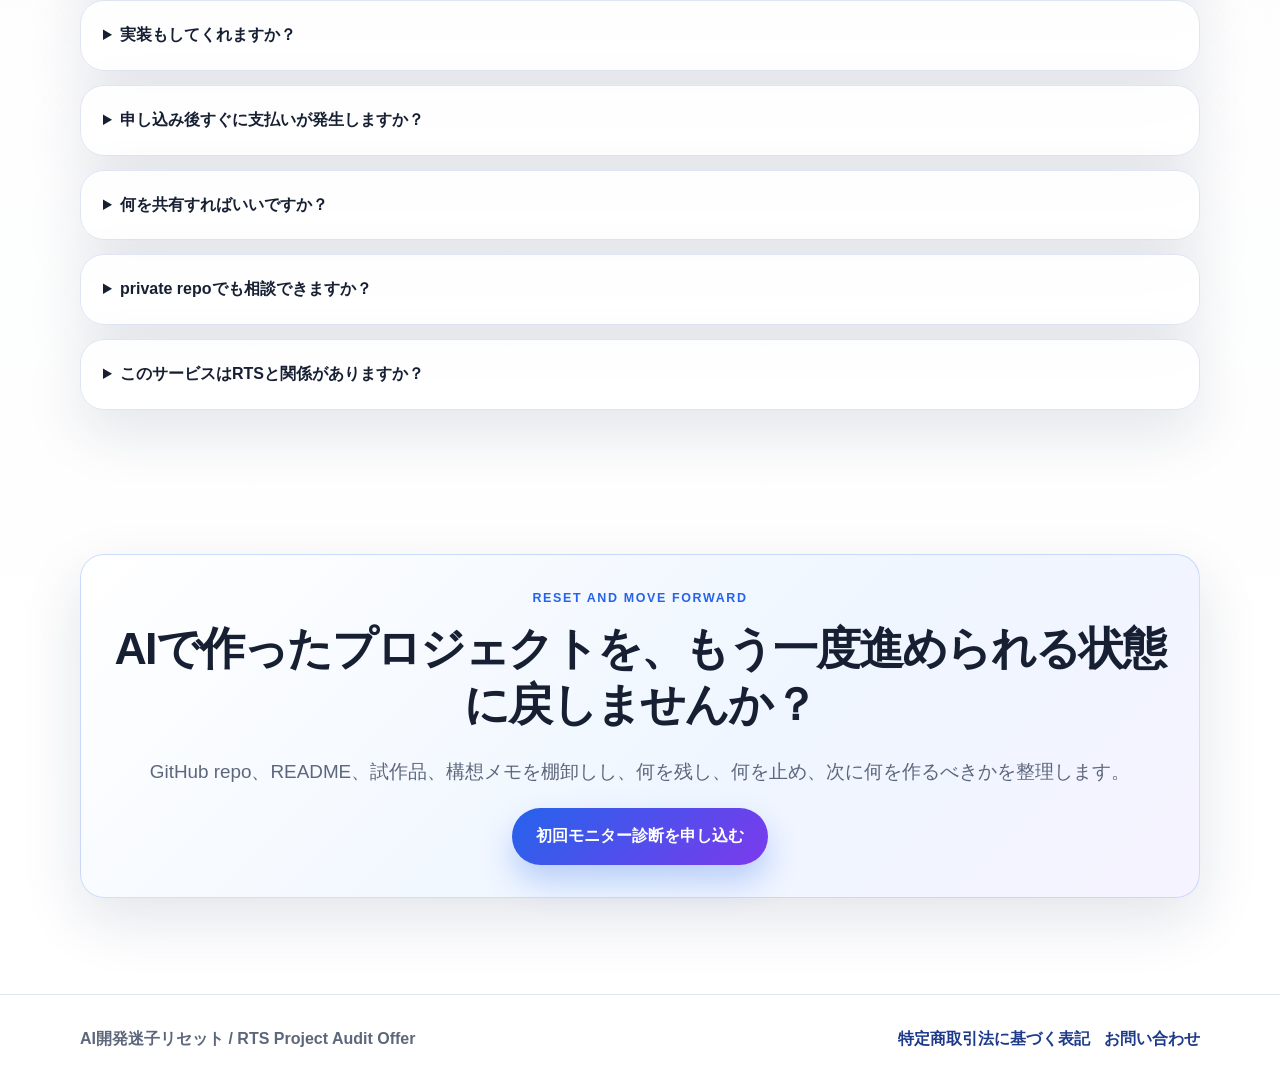
==== commit 586cb09a: "Polish AI development reset LP from latest main" ====
--- a/index.html
+++ b/index.html
@@ -21,14 +21,13 @@
         <div class="hero-copy">
           <p class="eyebrow">RTS Project Audit Offer</p>
           <h1>AI開発迷子リセット</h1>
-          <p class="target-copy">GitHub repoが増えすぎて、何が本体かわからなくなった人へ。</p>
           <p class="hero-title">AIで作ったプロジェクト、止まっていませんか？</p>
+          <p class="large">GitHub repoが増えすぎて、何が本体かわからなくなった人へ。</p>
           <p class="lead">ChatGPT、Claude、Codex、Cursorで開発を進めると、アイデアもコードもGitHub repoも一気に増えます。<br>でも気づくと、何が本体で、何が実験で、何を残して、何を止めればいいのかわからなくなる。<br>AI開発迷子リセットは、repo・README・試作品・構想メモを棚卸しし、何を残し、何を止め、次の7日間で何を進めるべきかを整理する診断サービスです。</p>
           <div class="cta-row">
             <a class="button" href="mailto:ultimaterisingson@proton.me?subject=AI%E9%96%8B%E7%99%BA%E8%BF%B7%E5%AD%90%E3%83%AA%E3%82%BB%E3%83%83%E3%83%88%E7%9B%B8%E8%AB%87">初回モニター診断を申し込む</a>
             <span class="microcopy">初回モニター価格 9,800円 / 申し込み後すぐに決済は発生しません</span>
           </div>
-          <p class="cta-note">まずはメールで内容を確認し、対応可否・納期・支払い方法をご案内します。</p>
         </div>
         <div class="hero-panel" aria-label="棚卸し結果のイメージ">
           <p class="panel-label">Project Audit Map</p>
@@ -108,6 +107,29 @@
           <div>AIに渡せる次アクション指示</div>
         </div>
         <p class="note">納品形式: Markdown / PDF</p>
+      </div>
+    </section>
+
+    <section class="section muted">
+      <div class="container split-cards">
+        <div class="card before">
+          <h2>Before</h2>
+          <ul>
+            <li>GitHub repoが増えすぎて、何が本体で何が実験かわからない</li>
+            <li>AIで作ったコードはあるが、どこから直せばいいかわからない</li>
+            <li>アイデアはあるが、商品として何を出せばいいかわからない</li>
+          </ul>
+        </div>
+        <div class="card after">
+          <h2>After</h2>
+          <ul>
+            <li>Active / Frozen / Archive が明確になる</li>
+            <li>今やるrepoと、今は触らないrepoが分かれる</li>
+            <li>収益化候補が絞られる</li>
+            <li>次の7日間でやることが決まる</li>
+            <li>AIに依頼する内容も具体化される</li>
+          </ul>
+        </div>
       </div>
     </section>
 
@@ -132,36 +154,13 @@
       </div>
     </section>
 
-    <section class="section muted">
-      <div class="container split-cards">
-        <div class="card before">
-          <h2>Before</h2>
-          <ul>
-            <li>GitHub repoが増えすぎて、何が本体で何が実験かわからない</li>
-            <li>AIで作ったコードはあるが、どこから直せばいいかわからない</li>
-            <li>アイデアはあるが、商品として何を出せばいいかわからない</li>
-          </ul>
-        </div>
-        <div class="card after">
-          <h2>After</h2>
-          <ul>
-            <li>Active / Frozen / Archive が明確になる</li>
-            <li>今やるrepoと、今は触らないrepoが分かれる</li>
-            <li>収益化候補が絞られる</li>
-            <li>次の7日間でやることが決まる</li>
-            <li>AIに依頼する内容も具体化される</li>
-          </ul>
-        </div>
-      </div>
-    </section>
-
     <section class="section" id="pricing">
       <div class="container">
         <p class="eyebrow">Pricing</p>
         <h2>料金</h2>
         <div class="pricing-grid">
           <article class="price-card featured">
-            <span class="recommend-label">まずはこれ</span>
+            <p class="eyebrow">まずはこれ</p>
             <h3>ライト診断</h3>
             <p class="price">初回モニター価格 9,800円</p>
             <ul>
@@ -214,8 +213,7 @@
     </section>
 
     <section class="section">
-      <div class="container card trust-card">
-        <p class="eyebrow">Sharing notes</p>
+      <div class="container card">
         <h2>共有時のお願い</h2>
         <p class="large">診断に必要なのは、完璧な資料ではありません。公開repo、README、スクリーンショット、構成メモ、困っていることの箇条書きだけでも確認できます。</p>
         <ul>
--- a/assets/style.css
+++ b/assets/style.css
@@ -117,18 +117,6 @@
   font-size: 1.45rem;
 }
 
-.target-copy {
-  display: inline-flex;
-  margin: 0 0 16px;
-  padding: 8px 13px;
-  border: 1px solid rgba(37, 99, 235, 0.22);
-  border-radius: 999px;
-  color: var(--primary-dark);
-  font-size: clamp(0.95rem, 2.4vw, 1.08rem);
-  font-weight: 900;
-  background: rgba(239, 246, 255, 0.86);
-}
-
 .hero-title {
   margin-bottom: 22px;
   font-size: clamp(1.55rem, 4vw, 2.5rem);
@@ -175,13 +163,6 @@
 .note {
   color: var(--muted);
   font-size: 0.95rem;
-}
-
-.cta-note {
-  margin: 14px 0 0;
-  color: var(--primary-dark);
-  font-size: 0.95rem;
-  font-weight: 800;
 }
 
 .hero-panel {
@@ -413,21 +394,8 @@
 }
 
 .price-card.featured {
-  position: relative;
-  border: 2px solid rgba(37, 99, 235, 0.42);
-  background: linear-gradient(180deg, #ffffff 0%, #eff6ff 100%);
+  border-color: rgba(37, 99, 235, 0.38);
   transform: translateY(-8px);
-}
-
-.recommend-label {
-  align-self: flex-start;
-  padding: 6px 12px;
-  border-radius: 999px;
-  color: #ffffff;
-  font-size: 0.82rem;
-  font-weight: 900;
-  line-height: 1;
-  background: linear-gradient(135deg, var(--primary), var(--accent));
 }
 
 .price-card .button {
